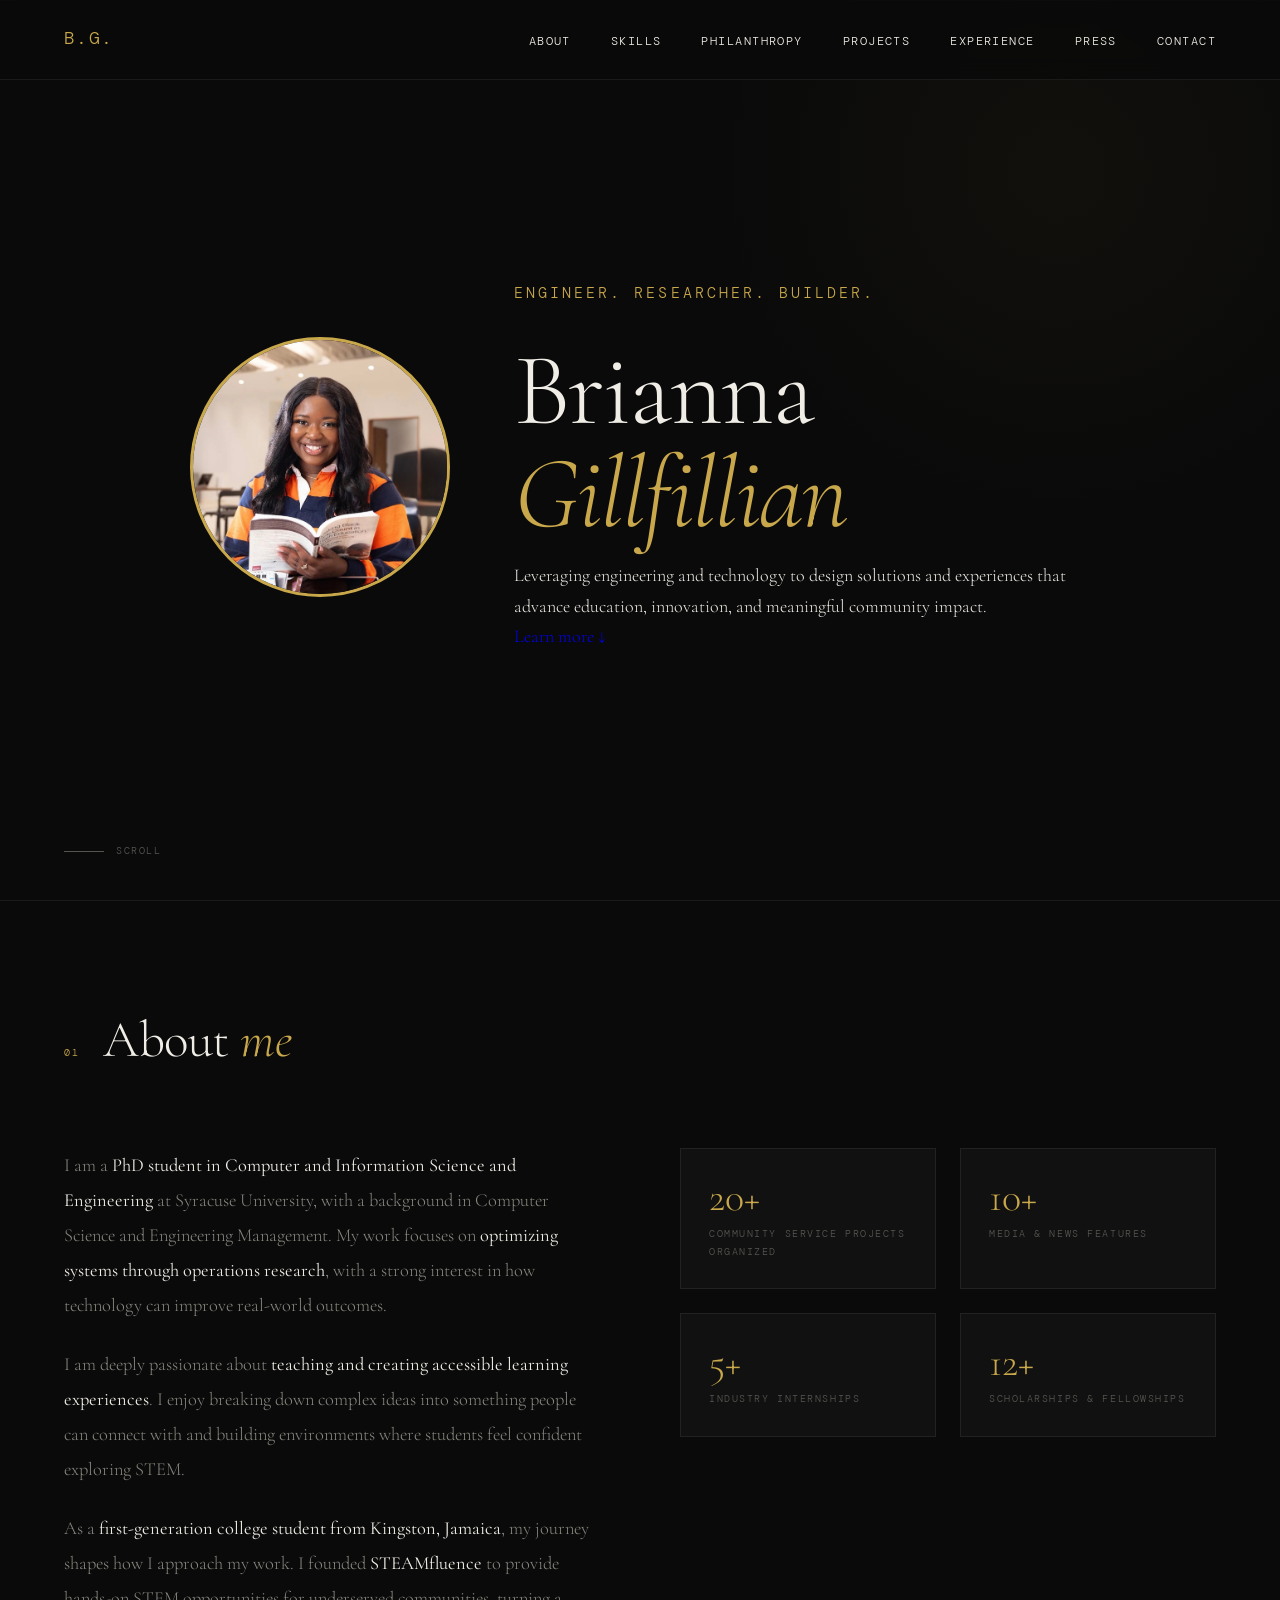
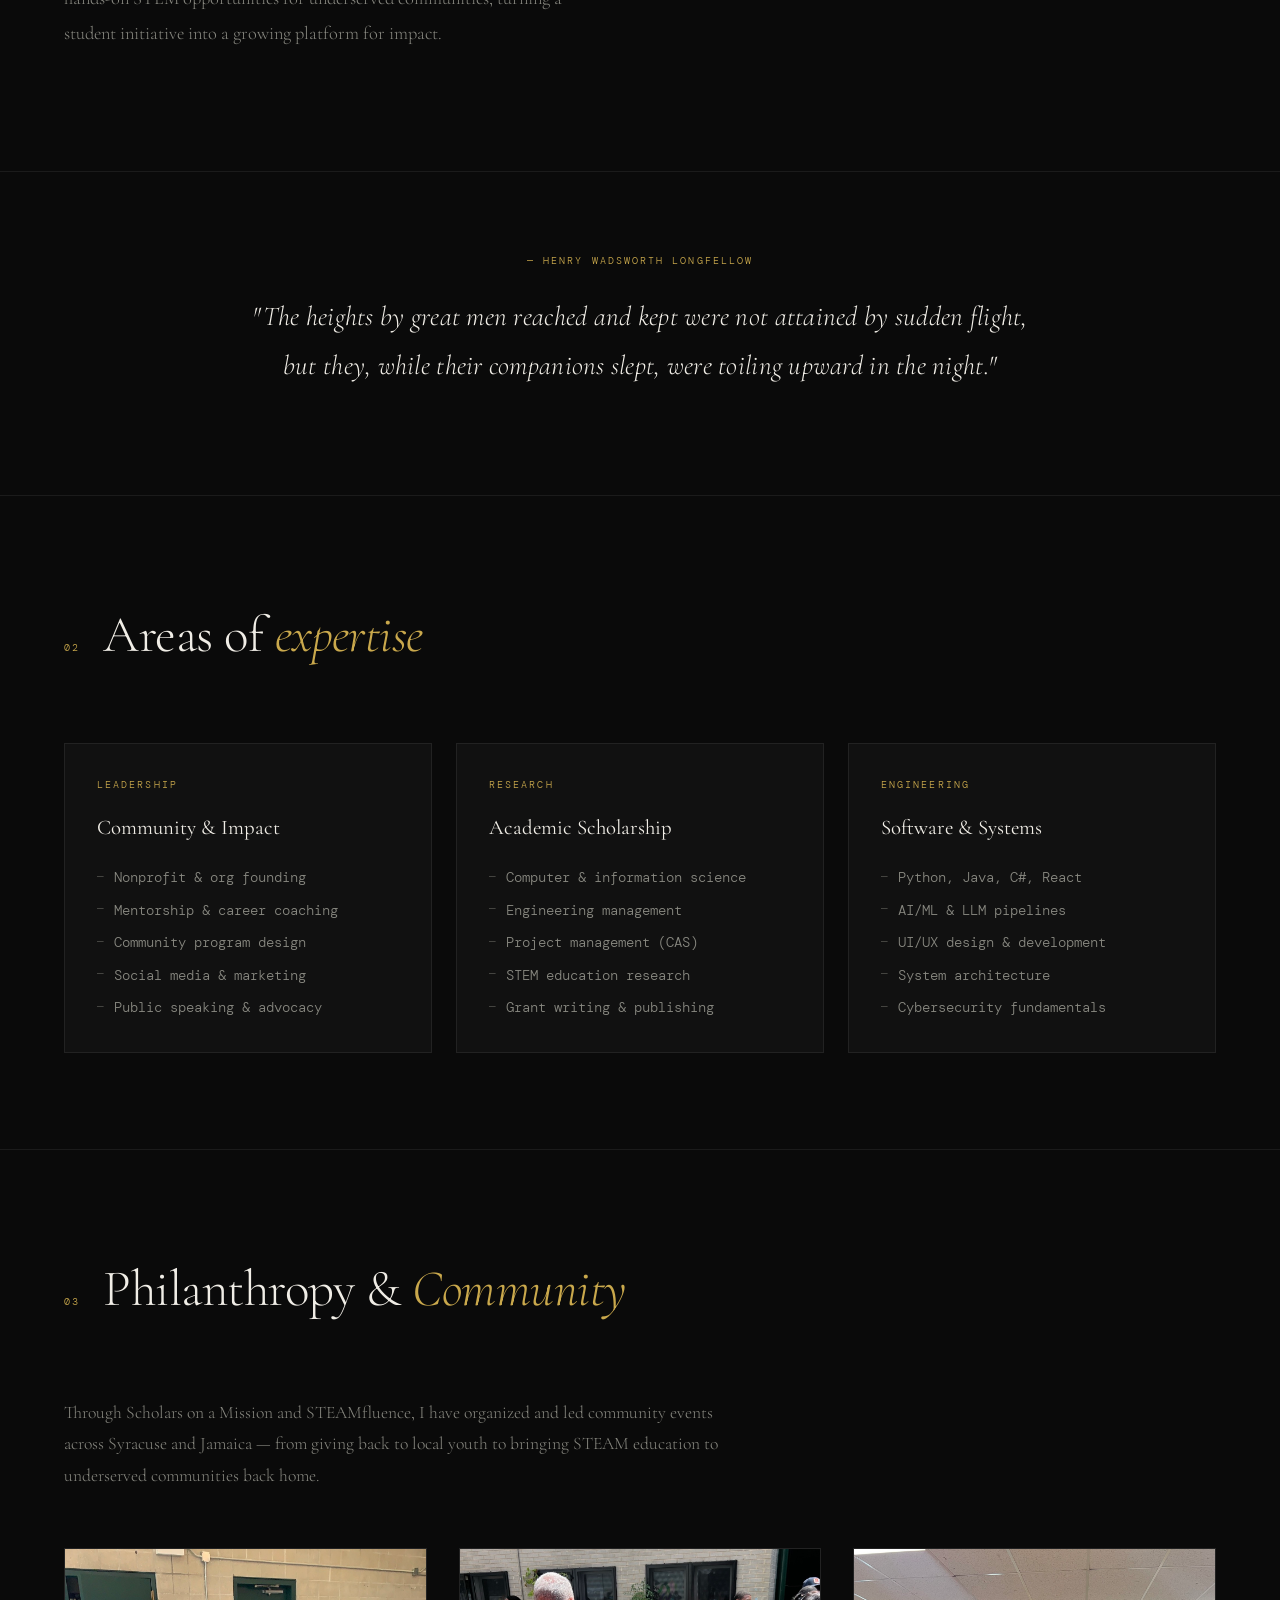
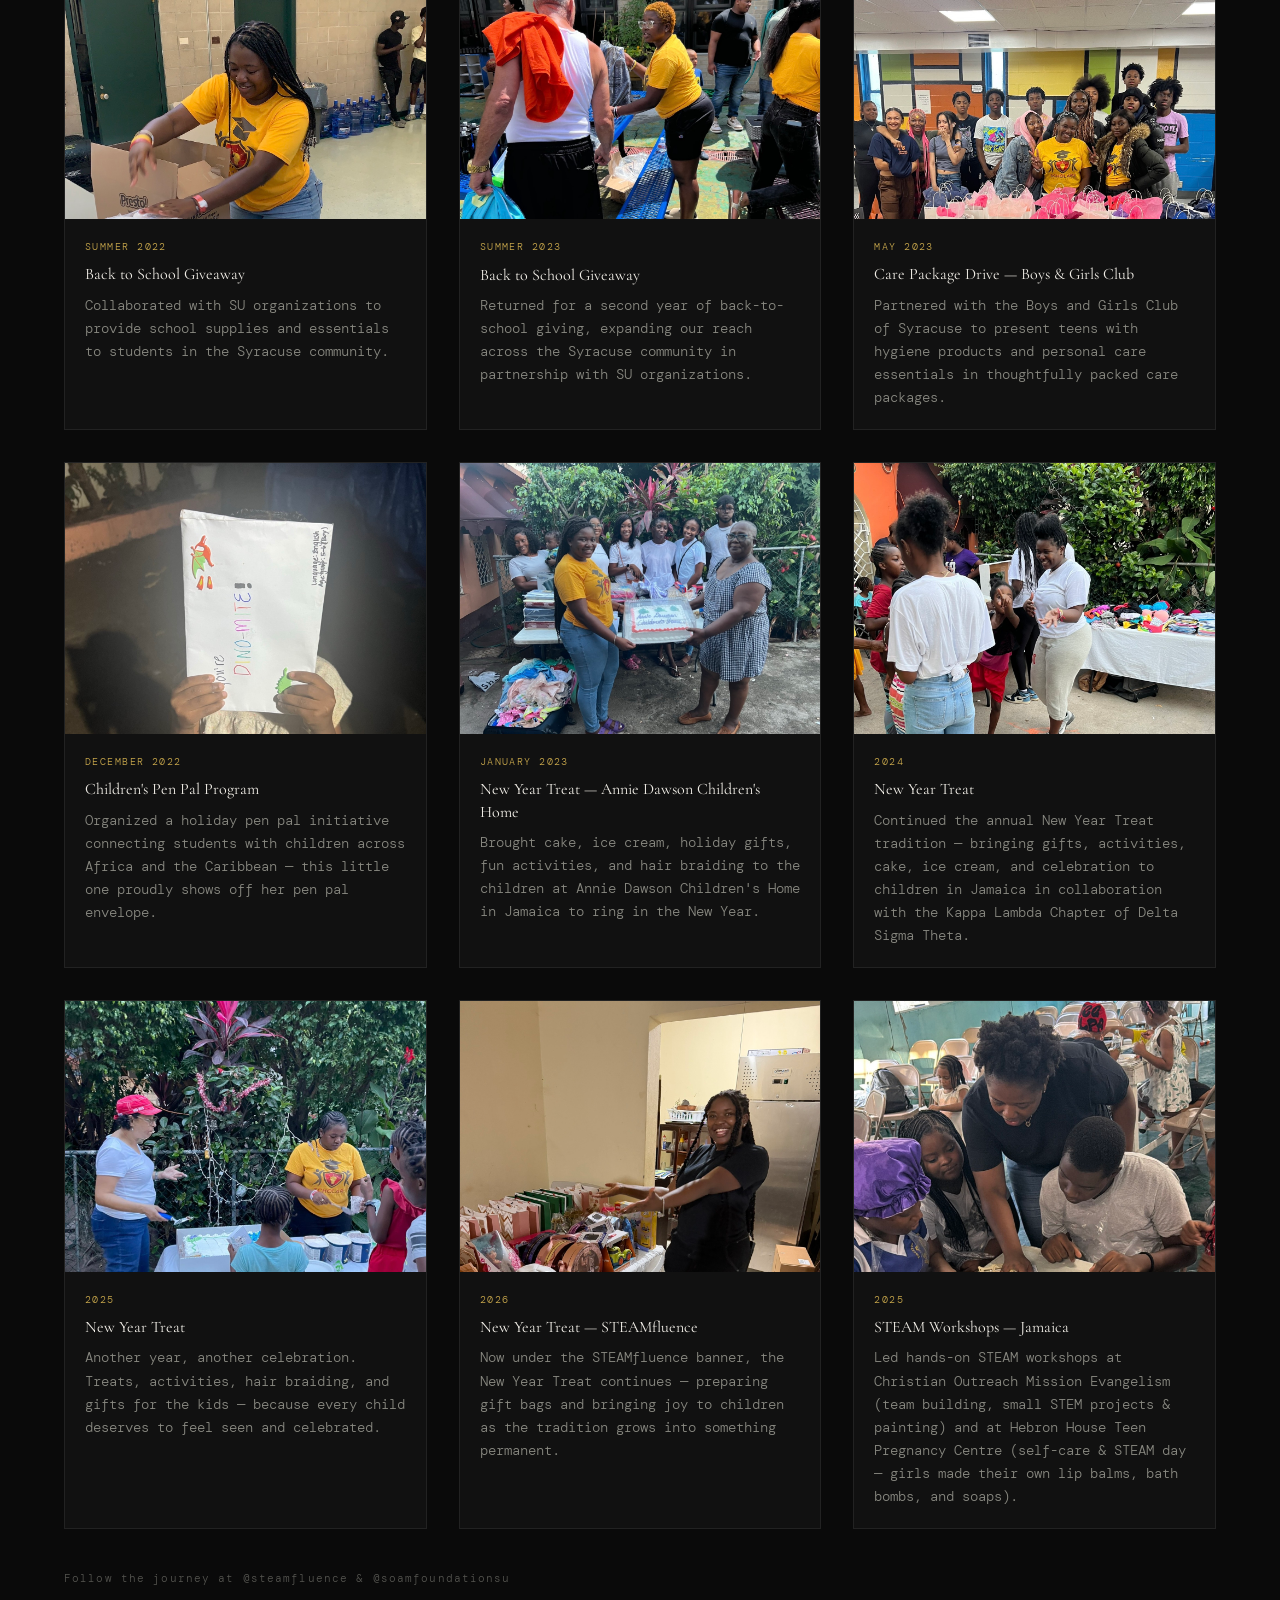
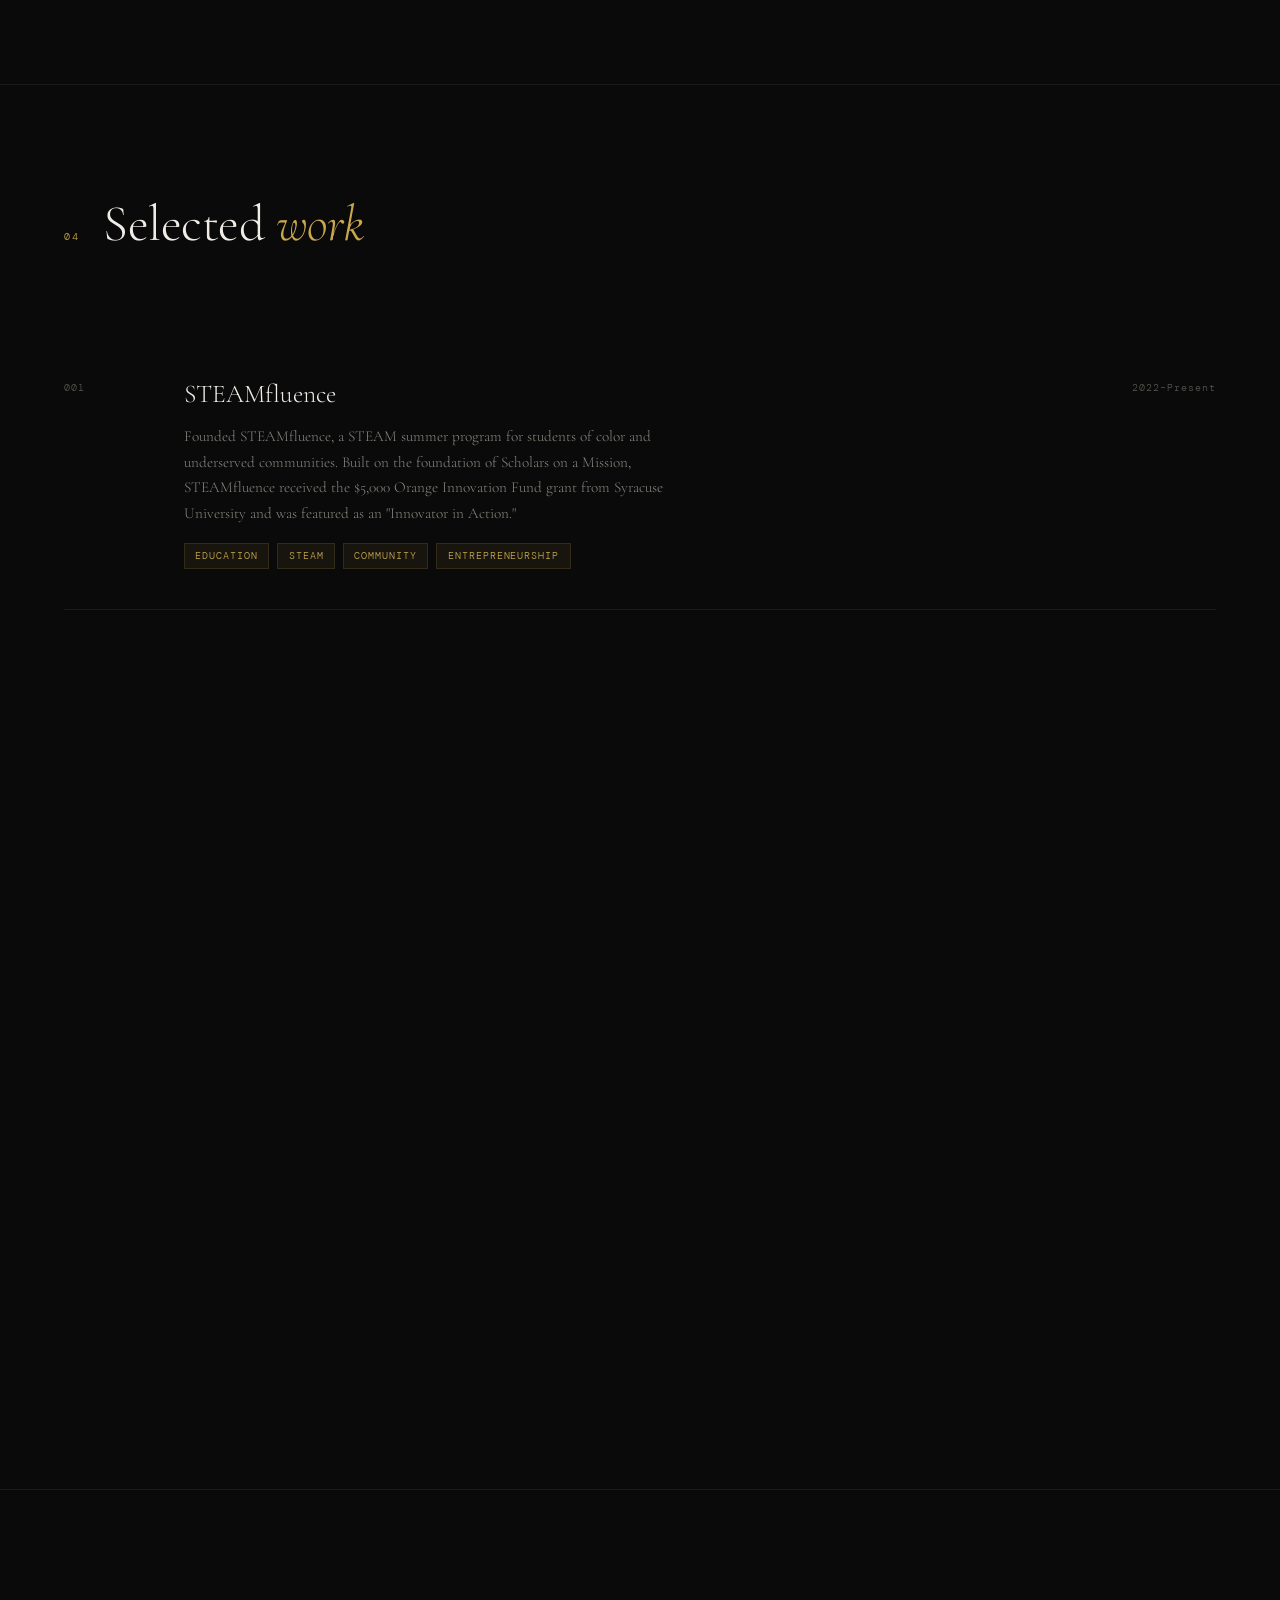
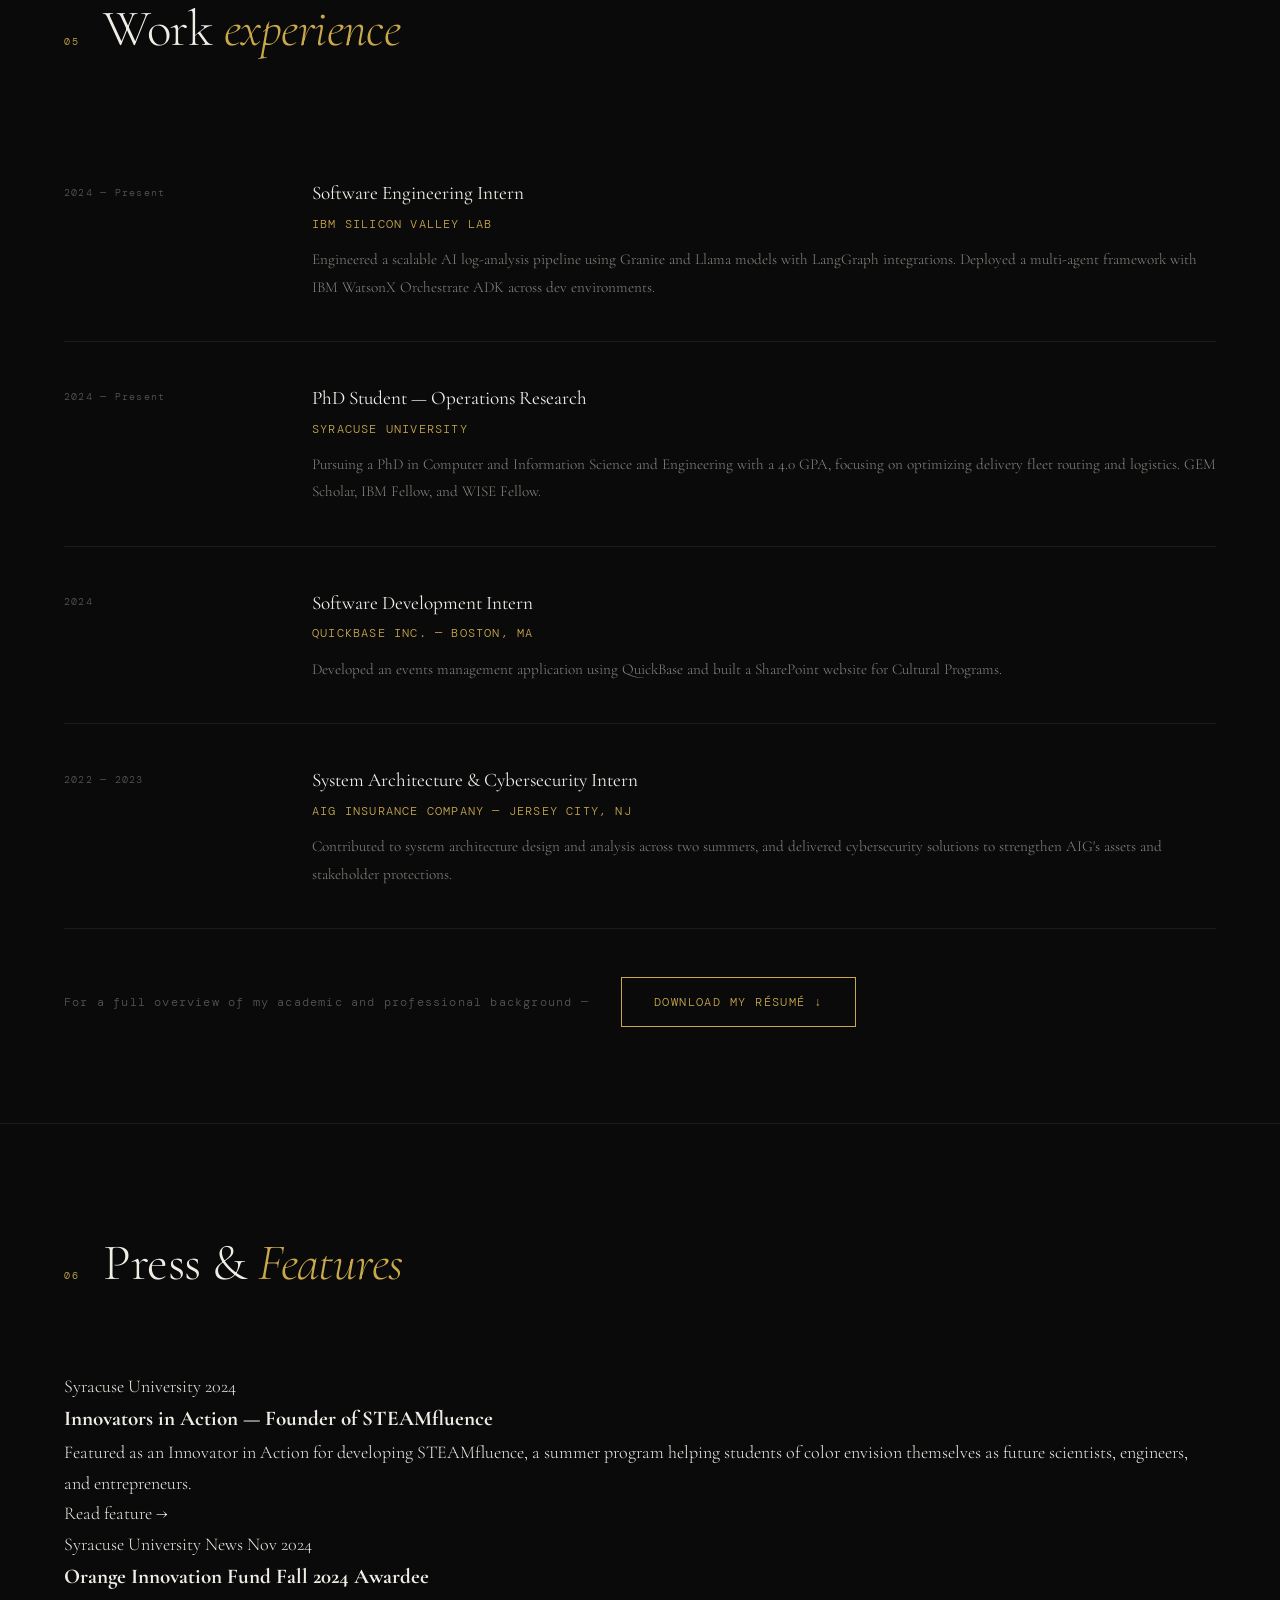
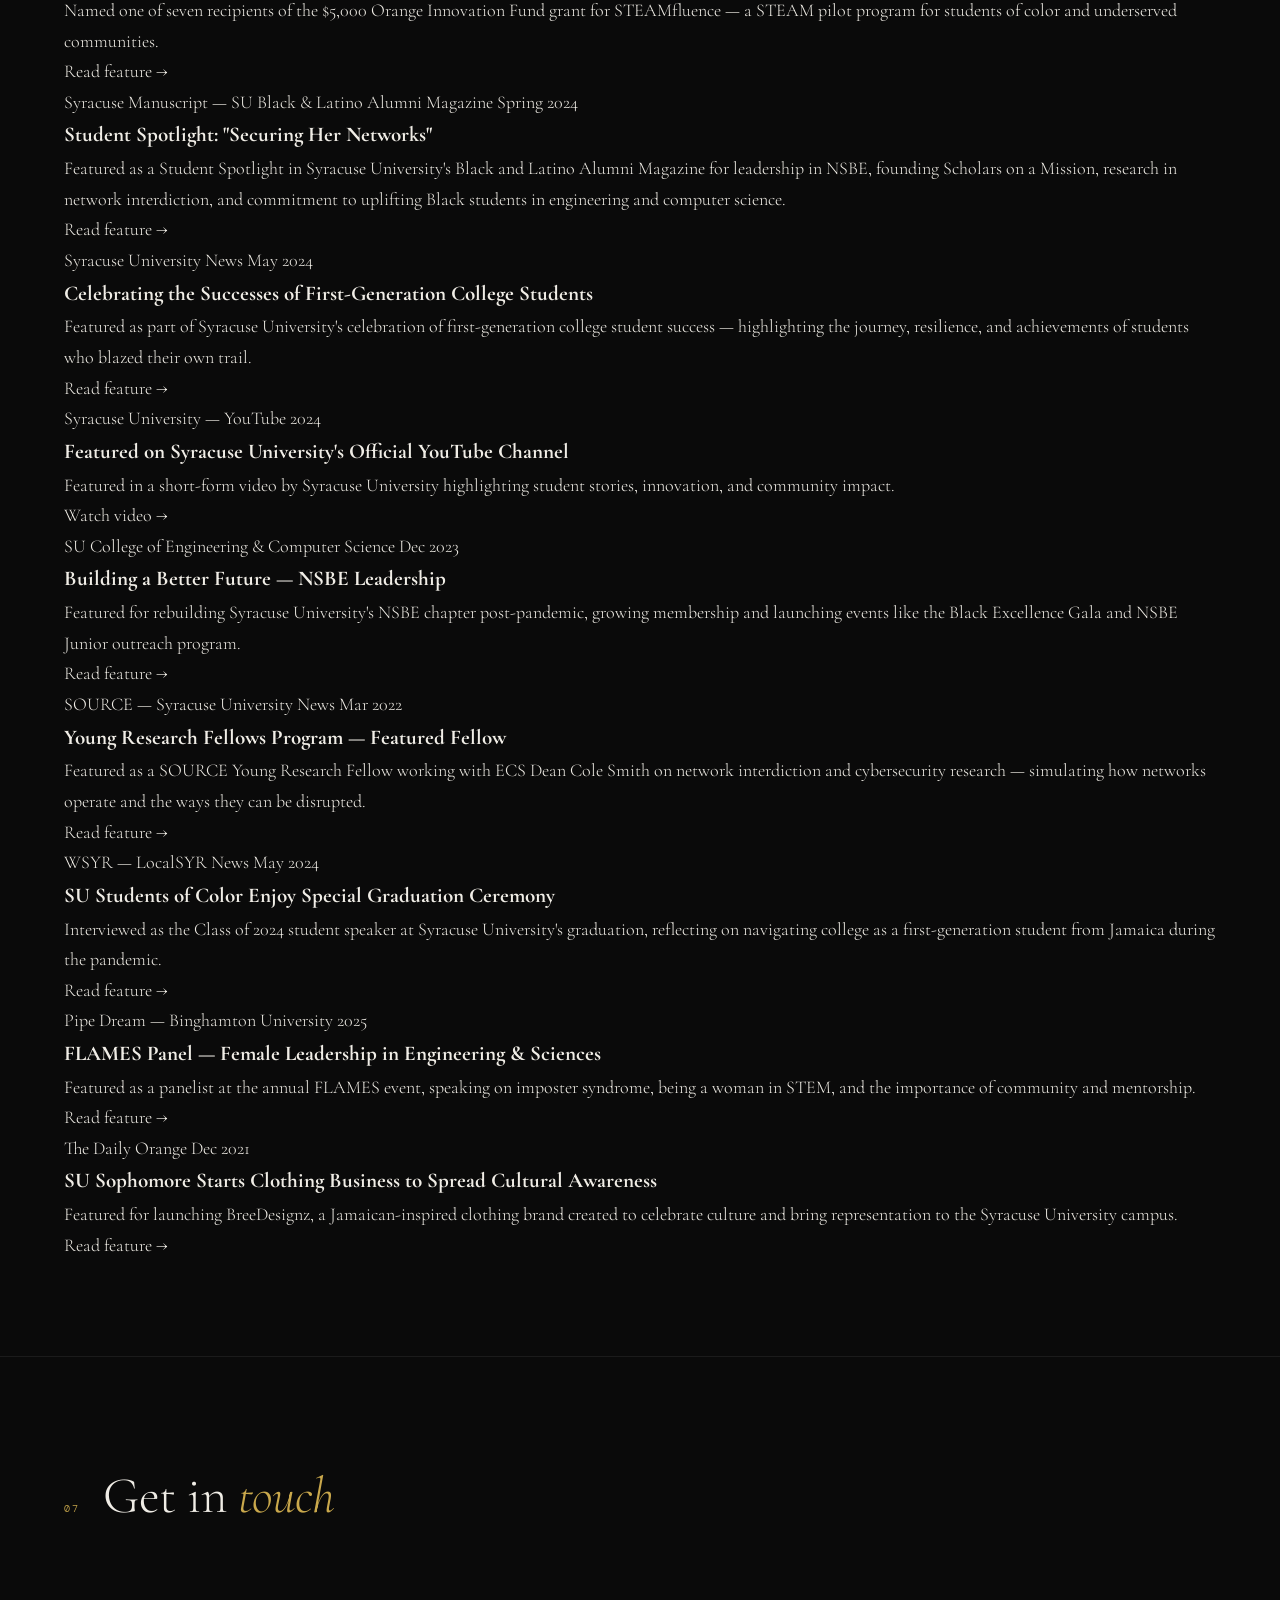
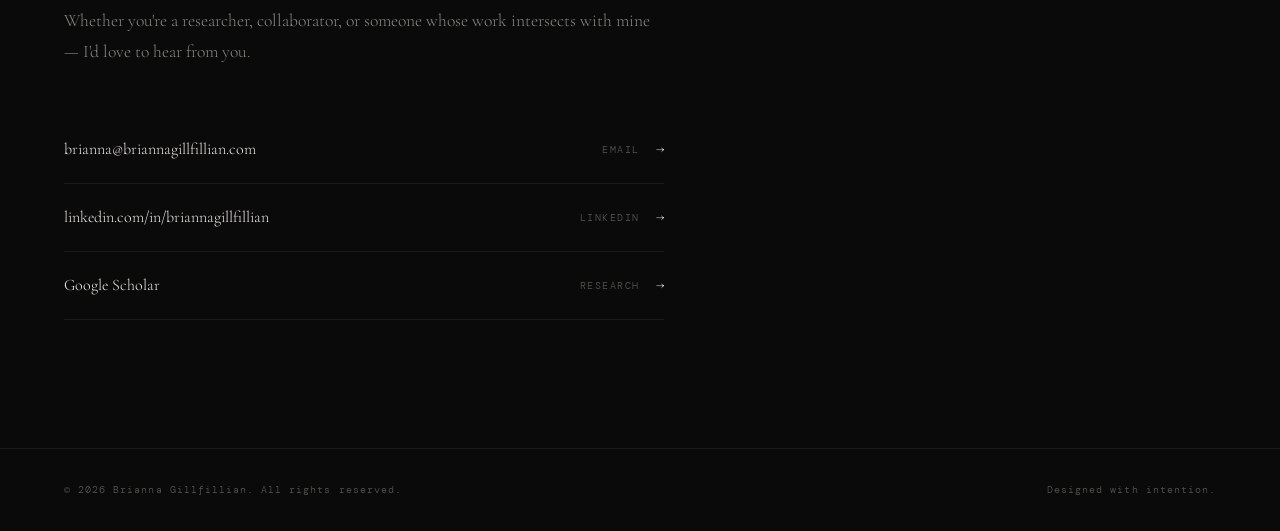
==== index.html @ 6b3b6a5b "Update index.html" ====
<!DOCTYPE html>
<html lang="en">
<head>
  <meta charset="UTF-8">
  <meta name="viewport" content="width=device-width, initial-scale=1.0">
  <title>Brianna Gillfillian</title>
  <link rel="preconnect" href="https://fonts.googleapis.com">
  <link href="https://fonts.googleapis.com/css2?family=Cormorant+Garamond:ital,wght@0,300;0,400;0,600;1,300;1,400&family=DM+Mono:wght@300;400&display=swap" rel="stylesheet">
  <link rel="stylesheet" href="css/style.css">
</head>
<body>

<nav>
  <a href="#hero" class="nav-logo">B.G.</a>
  <ul class="nav-links">
    <li><a href="#about">About</a></li>
    <li><a href="#skills">Skills</a></li>
    <li><a href="#philanthropy-section">Philanthropy</a></li>
    <li><a href="#projects">Projects</a></li>
    <li><a href="#experience">Experience</a></li>
    <li><a href="#press">Press</a></li>
    <li><a href="#contact">Contact</a></li>
  </ul>
</nav>

<!-- HERO -->
<section id="hero">
  <div style="display:flex;align-items:center;gap:4rem;flex-wrap:wrap;width:100%;max-width:900px;margin:0 auto;">
    <img
      src="images/headshot.jpg"
      alt="Brianna Gillfillian"
      class="hero-photo"
    >
    <div style="flex:1;min-width:280px;">
      <p class="hero-label">Engineer. Researcher. Builder.</p>
      <h1 class="hero-name">Brianna<br><em>Gillfillian</em></h1>
      <p class="hero-tagline">Leveraging engineering and technology to design solutions and experiences that advance education, innovation, and meaningful community impact.</p>
      <a href="#about" class="hero-cta">Learn more ↓</a>
    </div>
  </div>
  <div class="hero-scroll">
    <span class="scroll-line"></span>
    Scroll
  </div>
</section>

<!-- ABOUT -->
<section id="about">
  <div class="section-header reveal">
    <span class="section-num">01</span>
    <h2 class="section-title">About <em>me</em></h2>
  </div>
  <div class="about-grid">
    <div class="about-text reveal">
      <p>I am a <strong>PhD student in Computer and Information Science and Engineering</strong> at Syracuse University, with a background in Computer Science and Engineering Management. My work focuses on <strong>optimizing systems through operations research</strong>, with a strong interest in how technology can improve real-world outcomes.</p>
      <p>I am deeply passionate about <strong>teaching and creating accessible learning experiences</strong>. I enjoy breaking down complex ideas into something people can connect with and building environments where students feel confident exploring STEM.</p>
      <p>As a <strong>first-generation college student from Kingston, Jamaica</strong>, my journey shapes how I approach my work. I founded <strong>STEAMfluence</strong> to provide hands-on STEM opportunities for underserved communities, turning a student initiative into a growing platform for impact.</p>
    </div>
    <div class="about-stats reveal">
      <div class="stat-card">
        <div class="stat-num">20+</div>
        <div class="stat-label">Community service projects organized</div>
      </div>
      <div class="stat-card">
        <div class="stat-num">10+</div>
        <div class="stat-label">Media & news features</div>
      </div>
      <div class="stat-card">
        <div class="stat-num">5+</div>
        <div class="stat-label">Industry internships</div>
      </div>
      <div class="stat-card">
        <div class="stat-num">12+</div>
        <div class="stat-label">Scholarships & fellowships</div>
      </div>
    </div>
  </div>
</section>

<!-- PHILOSOPHY -->
<section id="philosophy">
  <div class="philosophy-inner reveal">
    <p class="philosophy-attribution">— Henry Wadsworth Longfellow</p>
    <blockquote class="philosophy-quote">"The heights by great men reached and kept were not attained by sudden flight, but they, while their companions slept, were toiling upward in the night."</blockquote>
  </div>
</section>

<!-- SKILLS -->
<section id="skills">
  <div class="section-header reveal">
    <span class="section-num">02</span>
    <h2 class="section-title">Areas of <em>expertise</em></h2>
  </div>
  <div class="skills-grid">
    <div class="skill-category reveal">
      <div class="skill-cat-label">Leadership</div>
      <div class="skill-cat-title">Community & Impact</div>
      <ul class="skill-list">
        <li>Nonprofit & org founding</li>
        <li>Mentorship & career coaching</li>
        <li>Community program design</li>
        <li>Social media & marketing</li>
        <li>Public speaking & advocacy</li>
      </ul>
    </div>
    <div class="skill-category reveal">
      <div class="skill-cat-label">Research</div>
      <div class="skill-cat-title">Academic Scholarship</div>
      <ul class="skill-list">
        <li>Computer & information science</li>
        <li>Engineering management</li>
        <li>Project management (CAS)</li>
        <li>STEM education research</li>
        <li>Grant writing & publishing</li>
      </ul>
    </div>
    <div class="skill-category reveal">
      <div class="skill-cat-label">Engineering</div>
      <div class="skill-cat-title">Software & Systems</div>
      <ul class="skill-list">
        <li>Python, Java, C#, React</li>
        <li>AI/ML & LLM pipelines</li>
        <li>UI/UX design & development</li>
        <li>System architecture</li>
        <li>Cybersecurity fundamentals</li>
      </ul>
    </div>
  </div>
</section>

<!-- PHILANTHROPY -->
<section id="philanthropy-section">
  <div class="section-header reveal">
    <span class="section-num">03</span>
    <h2 class="section-title">Philanthropy & <em>Community</em></h2>
  </div>
  <p class="philanthropy-intro reveal">Through Scholars on a Mission and STEAMfluence, I have organized and led community events across Syracuse and Jamaica — from giving back to local youth to bringing STEAM education to underserved communities back home.</p>

  <div class="philanthropy-grid">

    <div class="philanthropy-card reveal">
      <div class="philanthropy-img-wrap">
        <img src="images/Back2School22.jpg" alt="Back to School Giveaway 2022">
      </div>
      <div class="philanthropy-caption">
        <span class="philanthropy-year">Summer 2022</span>
        <h3>Back to School Giveaway</h3>
        <p>Collaborated with SU organizations to provide school supplies and essentials to students in the Syracuse community.</p>
      </div>
    </div>

    <div class="philanthropy-card reveal">
      <div class="philanthropy-img-wrap">
        <img src="images/BacktoSchool23.jpg" alt="Back to School Giveaway 2023">
      </div>
      <div class="philanthropy-caption">
        <span class="philanthropy-year">Summer 2023</span>
        <h3>Back to School Giveaway</h3>
        <p>Returned for a second year of back-to-school giving, expanding our reach across the Syracuse community in partnership with SU organizations.</p>
      </div>
    </div>

    <div class="philanthropy-card reveal">
      <div class="philanthropy-img-wrap">
        <img src="images/BoysNGirlsClub.jpg" alt="Care Package Drive Boys and Girls Club">
      </div>
      <div class="philanthropy-caption">
        <span class="philanthropy-year">May 2023</span>
        <h3>Care Package Drive — Boys & Girls Club</h3>
        <p>Partnered with the Boys and Girls Club of Syracuse to present teens with hygiene products and personal care essentials in thoughtfully packed care packages.</p>
      </div>
    </div>

    <div class="philanthropy-card reveal">
      <div class="philanthropy-img-wrap">
        <img src="images/Penpal.jpg" alt="Children Pen Pal Program">
      </div>
      <div class="philanthropy-caption">
        <span class="philanthropy-year">December 2022</span>
        <h3>Children's Pen Pal Program</h3>
        <p>Organized a holiday pen pal initiative connecting students with children across Africa and the Caribbean — this little one proudly shows off her pen pal envelope.</p>
      </div>
    </div>

    <div class="philanthropy-card reveal">
      <div class="philanthropy-img-wrap">
        <img src="images/Treat23.jpg" alt="Annie Dawson Children's Home 2023">
      </div>
      <div class="philanthropy-caption">
        <span class="philanthropy-year">January 2023</span>
        <h3>New Year Treat — Annie Dawson Children's Home</h3>
        <p>Brought cake, ice cream, holiday gifts, fun activities, and hair braiding to the children at Annie Dawson Children's Home in Jamaica to ring in the New Year.</p>
      </div>
    </div>

    <div class="philanthropy-card reveal">
      <div class="philanthropy-img-wrap">
        <img src="images/Treat24.jpg" alt="New Year Treat 2024">
      </div>
      <div class="philanthropy-caption">
        <span class="philanthropy-year">2024</span>
        <h3>New Year Treat</h3>
        <p>Continued the annual New Year Treat tradition — bringing gifts, activities, cake, ice cream, and celebration to children in Jamaica in collaboration with the Kappa Lambda Chapter of Delta Sigma Theta.</p>
      </div>
    </div>

    <div class="philanthropy-card reveal">
      <div class="philanthropy-img-wrap">
        <img src="images/Treat25.jpg" alt="New Year Treat 2025">
      </div>
      <div class="philanthropy-caption">
        <span class="philanthropy-year">2025</span>
        <h3>New Year Treat</h3>
        <p>Another year, another celebration. Treats, activities, hair braiding, and gifts for the kids — because every child deserves to feel seen and celebrated.</p>
      </div>
    </div>

    <div class="philanthropy-card reveal">
      <div class="philanthropy-img-wrap">
        <img src="images/Treat26.jpg" alt="New Year Treat 2026">
      </div>
      <div class="philanthropy-caption">
        <span class="philanthropy-year">2026</span>
        <h3>New Year Treat — STEAMfluence</h3>
        <p>Now under the STEAMfluence banner, the New Year Treat continues — preparing gift bags and bringing joy to children as the tradition grows into something permanent.</p>
      </div>
    </div>

    <div class="philanthropy-card reveal">
      <div class="philanthropy-img-wrap">
        <img src="images/SteamWorkshop.jpg" alt="STEAM Workshop Jamaica">
      </div>
      <div class="philanthropy-caption">
        <span class="philanthropy-year">2025</span>
        <h3>STEAM Workshops — Jamaica</h3>
        <p>Led hands-on STEAM workshops at Christian Outreach Mission Evangelism (team building, small STEM projects & painting) and at Hebron House Teen Pregnancy Centre (self-care & STEAM day — girls made their own lip balms, bath bombs, and soaps).</p>
      </div>
    </div>

  </div>

  <p class="philanthropy-social reveal">
    Follow the journey at
    <a href="https://instagram.com/steamfluence" target="_blank">@steamfluence</a> &
    <a href="https://instagram.com/soamfoundationsu" target="_blank">@soamfoundationsu</a>
  </p>
</section>

<!-- PROJECTS -->
<section id="projects">
  <div class="section-header reveal">
    <span class="section-num">04</span>
    <h2 class="section-title">Selected <em>work</em></h2>
  </div>
  <div class="projects-list">
    <div class="project-item reveal">
      <div class="project-num">001</div>
      <div>
        <h3 class="project-title">STEAMfluence</h3>
        <p class="project-desc">Founded STEAMfluence, a STEAM summer program for students of color and underserved communities. Built on the foundation of Scholars on a Mission, STEAMfluence received the $5,000 Orange Innovation Fund grant from Syracuse University and was featured as an "Innovator in Action."</p>
        <div class="project-tags">
          <span class="tag">Education</span>
          <span class="tag">STEAM</span>
          <span class="tag">Community</span>
          <span class="tag">Entrepreneurship</span>
        </div>
      </div>
      <div class="project-year">2022–Present</div>
    </div>
    <div class="project-item reveal">
      <div class="project-num">002</div>
      <div>
        <h3 class="project-title">IBM AI Log-Analysis Pipeline</h3>
        <p class="project-desc">Engineered a scalable AI log-analysis pipeline at IBM Silicon Valley Lab using Granite and Llama models with LangGraph integrations. Deployed a multi-agent framework with IBM WatsonX Orchestrate ADK to fine-tune and consistently structure output across log files.</p>
        <div class="project-tags">
          <span class="tag">AI/ML</span>
          <span class="tag">IBM WatsonX</span>
          <span class="tag">LangGraph</span>
          <span class="tag">Engineering</span>
        </div>
      </div>
      <div class="project-year">2024–Present</div>
    </div>
    <div class="project-item reveal">
      <div class="project-num">003</div>
      <div>
        <h3 class="project-title">Scholars on a Mission</h3>
        <p class="project-desc">Founded and led Scholars on a Mission at Syracuse University — a student organization coordinating community service projects and mentorship programs among members of the Caribbean and African diaspora. Served as the foundation for STEAMfluence.</p>
        <div class="project-tags">
          <span class="tag">Leadership</span>
          <span class="tag">Mentorship</span>
          <span class="tag">Community Service</span>
        </div>
      </div>
      <div class="project-year">2022–Present</div>
    </div>
    <div class="project-item reveal">
      <div class="project-num">004</div>
      <div>
        <h3 class="project-title">Tech Garden UI/UX Application</h3>
        <p class="project-desc">Designed and implemented UI pages for a gaming application and developed a static web app using React, HTML, and CSS during an internship at The Tech Garden in Syracuse.</p>
        <div class="project-tags">
          <span class="tag">React</span>
          <span class="tag">UI/UX</span>
          <span class="tag">Web Dev</span>
        </div>
      </div>
      <div class="project-year">2024–2025</div>
    </div>
  </div>
</section>

<!-- EXPERIENCE -->
<section id="experience">
  <div class="section-header reveal">
    <span class="section-num">05</span>
    <h2 class="section-title">Work <em>experience</em></h2>
  </div>
  <div class="exp-list">
    <div class="exp-item reveal">
      <div class="exp-year">2024 — Present</div>
      <div>
        <div class="exp-role">Software Engineering Intern</div>
        <div class="exp-org">IBM Silicon Valley Lab</div>
        <p class="exp-desc">Engineered a scalable AI log-analysis pipeline using Granite and Llama models with LangGraph integrations. Deployed a multi-agent framework with IBM WatsonX Orchestrate ADK across dev environments.</p>
      </div>
    </div>
    <div class="exp-item reveal">
      <div class="exp-year">2024 — Present</div>
      <div>
        <div class="exp-role">PhD Student — Operations Research</div>
        <div class="exp-org">Syracuse University</div>
        <p class="exp-desc">Pursuing a PhD in Computer and Information Science and Engineering with a 4.0 GPA, focusing on optimizing delivery fleet routing and logistics. GEM Scholar, IBM Fellow, and WISE Fellow.</p>
      </div>
    </div>
    <div class="exp-item reveal">
      <div class="exp-year">2024</div>
      <div>
        <div class="exp-role">Software Development Intern</div>
        <div class="exp-org">QuickBase Inc. — Boston, MA</div>
        <p class="exp-desc">Developed an events management application using QuickBase and built a SharePoint website for Cultural Programs.</p>
      </div>
    </div>
    <div class="exp-item reveal">
      <div class="exp-year">2022 — 2023</div>
      <div>
        <div class="exp-role">System Architecture & Cybersecurity Intern</div>
        <div class="exp-org">AIG Insurance Company — Jersey City, NJ</div>
        <p class="exp-desc">Contributed to system architecture design and analysis across two summers, and delivered cybersecurity solutions to strengthen AIG's assets and stakeholder protections.</p>
      </div>
    </div>
  </div>

  <div class="resume-cta reveal">
    <p>For a full overview of my academic and professional background —</p>
    <a href="resume/resume.pdf" download class="resume-btn">Download My Résumé ↓</a>
  </div>
</section>

<!-- PRESS -->
<section id="press">
  <div class="section-header reveal">
    <span class="section-num">06</span>
    <h2 class="section-title">Press & <em>Features</em></h2>
  </div>
  <div class="press-list">

    <a href="https://www.syracuse.edu/stories/innovators-in-action/" target="_blank" class="press-item reveal">
      <div class="press-meta">
        <span class="press-outlet">Syracuse University</span>
        <span class="press-year">2024</span>
      </div>
      <h3 class="press-title">Innovators in Action — Founder of STEAMfluence</h3>
      <p class="press-desc">Featured as an Innovator in Action for developing STEAMfluence, a summer program helping students of color envision themselves as future scientists, engineers, and entrepreneurs.</p>
      <span class="press-link">Read feature →</span>
    </a>

    <a href="https://news.syr.edu/blog/2024/11/22/orange-innovation-fund-fall-2024-awardees-announced/" target="_blank" class="press-item reveal">
      <div class="press-meta">
        <span class="press-outlet">Syracuse University News</span>
        <span class="press-year">Nov 2024</span>
      </div>
      <h3 class="press-title">Orange Innovation Fund Fall 2024 Awardee</h3>
      <p class="press-desc">Named one of seven recipients of the $5,000 Orange Innovation Fund grant for STEAMfluence — a STEAM pilot program for students of color and underserved communities.</p>
      <span class="press-link">Read feature →</span>
    </a>

    <a href="https://multiculturalalumni.syracuse.edu/news/syracuse-manuscript/Spring-2024-Magazine.pdf" target="_blank" class="press-item reveal">
      <div class="press-meta">
        <span class="press-outlet">Syracuse Manuscript — SU Black & Latino Alumni Magazine</span>
        <span class="press-year">Spring 2024</span>
      </div>
      <h3 class="press-title">Student Spotlight: "Securing Her Networks"</h3>
      <p class="press-desc">Featured as a Student Spotlight in Syracuse University's Black and Latino Alumni Magazine for leadership in NSBE, founding Scholars on a Mission, research in network interdiction, and commitment to uplifting Black students in engineering and computer science.</p>
      <span class="press-link">Read feature →</span>
    </a>


      <div class="press-meta">
        <span class="press-outlet">Syracuse University News</span>
        <span class="press-year">May 2024</span>
      </div>
      <h3 class="press-title">Celebrating the Successes of First-Generation College Students</h3>
      <p class="press-desc">Featured as part of Syracuse University's celebration of first-generation college student success — highlighting the journey, resilience, and achievements of students who blazed their own trail.</p>
      <span class="press-link">Read feature →</span>
    </a>

    <a href="https://www.youtube.com/shorts/6v6PlxYiUAg" target="_blank" class="press-item reveal">
      <div class="press-meta">
        <span class="press-outlet">Syracuse University — YouTube</span>
        <span class="press-year">2024</span>
      </div>
      <h3 class="press-title">Featured on Syracuse University's Official YouTube Channel</h3>
      <p class="press-desc">Featured in a short-form video by Syracuse University highlighting student stories, innovation, and community impact.</p>
      <span class="press-link">Watch video →</span>
    </a>

    <a href="https://ecs.syracuse.edu/about/news/national-society-of-black-engineers-at-syracuse-university-building-a-better-future" target="_blank" class="press-item reveal">
      <div class="press-meta">
        <span class="press-outlet">SU College of Engineering & Computer Science</span>
        <span class="press-year">Dec 2023</span>
      </div>
      <h3 class="press-title">Building a Better Future — NSBE Leadership</h3>
      <p class="press-desc">Featured for rebuilding Syracuse University's NSBE chapter post-pandemic, growing membership and launching events like the Black Excellence Gala and NSBE Junior outreach program.</p>
      <span class="press-link">Read feature →</span>
    </a>

    <a href="https://news.syr.edu/blog/2022/03/10/young-research-fellows-program-seeking-applications-for-2022-24-cohort/" target="_blank" class="press-item reveal">
      <div class="press-meta">
        <span class="press-outlet">SOURCE — Syracuse University News</span>
        <span class="press-year">Mar 2022</span>
      </div>
      <h3 class="press-title">Young Research Fellows Program — Featured Fellow</h3>
      <p class="press-desc">Featured as a SOURCE Young Research Fellow working with ECS Dean Cole Smith on network interdiction and cybersecurity research — simulating how networks operate and the ways they can be disrupted.</p>
      <span class="press-link">Read feature →</span>
    </a>

    <a href="https://www.localsyr.com/news/local-news/su-students-of-color-enjoy-special-graduation-ceremony/" target="_blank" class="press-item reveal">
      <div class="press-meta">
        <span class="press-outlet">WSYR — LocalSYR News</span>
        <span class="press-year">May 2024</span>
      </div>
      <h3 class="press-title">SU Students of Color Enjoy Special Graduation Ceremony</h3>
      <p class="press-desc">Interviewed as the Class of 2024 student speaker at Syracuse University's graduation, reflecting on navigating college as a first-generation student from Jamaica during the pandemic.</p>
      <span class="press-link">Read feature →</span>
    </a>

    <a href="https://www.bupipedream.com/news/shpetinas-hosts-fourth-annual-female-leadership-and-mentorship-in-engineering-and-sciences-panel-2/178260/" target="_blank" class="press-item reveal">
      <div class="press-meta">
        <span class="press-outlet">Pipe Dream — Binghamton University</span>
        <span class="press-year">2025</span>
      </div>
      <h3 class="press-title">FLAMES Panel — Female Leadership in Engineering & Sciences</h3>
      <p class="press-desc">Featured as a panelist at the annual FLAMES event, speaking on imposter syndrome, being a woman in STEM, and the importance of community and mentorship.</p>
      <span class="press-link">Read feature →</span>
    </a>

    <a href="https://dailyorange.com/2021/12/clothing-business-positivity-cultural-awareness/" target="_blank" class="press-item reveal">
      <div class="press-meta">
        <span class="press-outlet">The Daily Orange</span>
        <span class="press-year">Dec 2021</span>
      </div>
      <h3 class="press-title">SU Sophomore Starts Clothing Business to Spread Cultural Awareness</h3>
      <p class="press-desc">Featured for launching BreeDesignz, a Jamaican-inspired clothing brand created to celebrate culture and bring representation to the Syracuse University campus.</p>
      <span class="press-link">Read feature →</span>
    </a>

  </div>
</section>

<!-- CONTACT -->
<section id="contact">
  <div class="section-header reveal">
    <span class="section-num">07</span>
    <h2 class="section-title">Get in <em>touch</em></h2>
  </div>
  <div class="contact-inner">
    <p class="contact-intro reveal">Whether you're a researcher, collaborator, or someone whose work intersects with mine — I'd love to hear from you.</p>
    <div class="contact-links reveal">
      <a href="mailto:brianna@briannagillfillian.com" class="contact-link">
        <span>brianna@briannagillfillian.com</span>
        <div style="display:flex;align-items:center;gap:1rem">
          <span class="contact-link-label">Email</span>
          <span class="arrow">→</span>
        </div>
      </a>
      <a href="https://linkedin.com/in/briannagillfillian" target="_blank" class="contact-link">
        <span>linkedin.com/in/briannagillfillian</span>
        <div style="display:flex;align-items:center;gap:1rem">
          <span class="contact-link-label">LinkedIn</span>
          <span class="arrow">→</span>
        </div>
      </a>
      <a href="https://scholar.google.com" target="_blank" class="contact-link">
        <span>Google Scholar</span>
        <div style="display:flex;align-items:center;gap:1rem">
          <span class="contact-link-label">Research</span>
          <span class="arrow">→</span>
        </div>
      </a>
    </div>
  </div>
</section>

<footer>
  <p>© 2026 Brianna Gillfillian. All rights reserved.</p>
  <p>Designed with intention.</p>
</footer>

<script src="js/main.js"></script>
</body>
</html>
---- css/style.css ----
:root {
  --bg: #0a0a0a;
  --surface: #111111;
  --surface2: #181818;
  --border: rgba(255,255,255,0.07);
  --border-hover: rgba(255,255,255,0.15);
  --gold: #c9a84c;
  --gold-dim: rgba(201,168,76,0.15);
  --gold-glow: rgba(201,168,76,0.07);
  --text: #f0ede6;
  --text-muted: #888880;
  --text-dim: #555550;
  --font-display: 'Cormorant Garamond', Georgia, serif;
  --font-mono: 'DM Mono', monospace;
}

*, *::before, *::after { box-sizing: border-box; margin: 0; padding: 0; }

a { text-decoration: none; }

a:not(.hero-cta):not(.nav-logo):not(.contact-link) { color: inherit; }

html { scroll-behavior: smooth; }

body {
  background: var(--bg);
  color: var(--text);
  font-family: var(--font-display);
  font-weight: 300;
  font-size: 18px;
  line-height: 1.7;
  overflow-x: hidden;
}

/* NAV */
nav {
  position: fixed;
  top: 0; left: 0; right: 0;
  z-index: 100;
  display: flex;
  justify-content: space-between;
  align-items: center;
  padding: 1.5rem 4rem;
  background: rgba(10,10,10,0.85);
  backdrop-filter: blur(12px);
  border-bottom: 1px solid var(--border);
}

.nav-logo {
  font-size: 1.1rem;
  font-family: var(--font-mono);
  font-weight: 300;
  color: var(--gold);
  letter-spacing: 0.08em;
  text-decoration: none;
}

.nav-links {
  display: flex;
  gap: 2.5rem;
  list-style: none;
}

.nav-links a {
  font-family: var(--font-mono);
  font-size: 0.75rem;
  font-weight: 300;
  color: var(--text-muted);
  text-decoration: none;
  letter-spacing: 0.12em;
  text-transform: uppercase;
  transition: color 0.2s;
}

.nav-links a:hover { color: var(--gold); }

/* HERO */
#hero {
  min-height: 100vh;
  display: flex;
  flex-direction: column;
  justify-content: center;
  align-items: center;
  padding: 5rem 6rem 3rem;
  position: relative;
  overflow: hidden;
}

#hero::before {
  content: '';
  position: absolute;
  top: -20%; right: -10%;
  width: 700px; height: 700px;
  background: radial-gradient(circle, rgba(201,168,76,0.04) 0%, transparent 70%);
  pointer-events: none;
}

.hero-photo {
  width: 260px;
  height: 260px;
  border-radius: 50%;
  object-fit: cover;
  object-position: center top;
  border: 3px solid var(--gold);
  flex-shrink: 0;
}

.hero-label {
  font-family: var(--font-mono);
  font-size: 0.95rem;
  font-weight: 300;
  color: var(--gold);
  letter-spacing: 0.2em;
  text-transform: uppercase;
  margin-bottom: 2rem;
}

.hero-name {
  font-size: clamp(3.5rem, 8vw, 8rem);
  font-weight: 300;
  line-height: 1.0;
  letter-spacing: -0.02em;
  margin-bottom: 1rem;
}

.hero-name em {
  font-style: italic;
  color: var(--gold);
}

.hero-quote {
  font-size: 0.85rem;
  font-style: italic;
  color: var(--text-dim);
  max-width: 480px;
  line-height: 1.8;
  margin-bottom: 1.5rem;
  letter-spacing: 0.02em;
  border-left: 2px solid var(--gold);
  padding-left: 1rem;
}


  font-size: 1.25rem;
  font-weight: 300;
  color: var(--text-muted);
  max-width: 540px;
  margin-bottom: 3rem;
  line-height: 1.8;
}

.hero-cta {
  display: inline-flex;
  align-items: center;
  gap: 0.75rem;
  font-family: var(--font-mono);
  font-size: 0.75rem;
  letter-spacing: 0.12em;
  text-transform: uppercase;
  color: #c9a84c !important;
  text-decoration: none !important;
  border: 1px solid #c9a84c;
  padding: 0.85rem 2rem;
  transition: background 0.2s, color 0.2s;
  cursor: pointer;
  background: transparent;
}

.hero-cta:hover,
.hero-cta:visited,
.hero-cta:active,
.hero-cta:focus {
  background: #c9a84c;
  color: #0a0a0a !important;
  text-decoration: none !important;
  outline: none;
}

.hero-scroll {
  position: absolute;
  bottom: 2.5rem; left: 4rem;
  display: flex;
  align-items: center;
  gap: 0.75rem;
  font-family: var(--font-mono);
  font-size: 0.65rem;
  letter-spacing: 0.15em;
  text-transform: uppercase;
  color: var(--text-dim);
}

.scroll-line {
  width: 40px;
  height: 1px;
  background: var(--text-dim);
  position: relative;
  overflow: hidden;
}

.scroll-line::after {
  content: '';
  position: absolute;
  top: 0; left: -100%;
  width: 100%; height: 100%;
  background: var(--gold);
  animation: slideRight 2s ease-in-out infinite;
}

/* SECTION SHARED */
section {
  padding: 6rem 4rem;
  border-top: 1px solid var(--border);
}

.section-header {
  display: flex;
  align-items: baseline;
  gap: 1.5rem;
  margin-bottom: 4rem;
}

.section-num {
  font-family: var(--font-mono);
  font-size: 0.65rem;
  color: var(--gold);
  letter-spacing: 0.15em;
}

.section-title {
  font-size: clamp(2rem, 4vw, 3.5rem);
  font-weight: 300;
  letter-spacing: -0.01em;
}

.section-title em { font-style: italic; color: var(--gold); }

/* ABOUT */
#about .about-grid {
  display: grid;
  grid-template-columns: 1fr 1fr;
  gap: 5rem;
  align-items: start;
}

.about-text p {
  font-size: 1.15rem;
  color: var(--text-muted);
  line-height: 1.9;
  margin-bottom: 1.5rem;
}

.about-text p strong {
  color: var(--text);
  font-weight: 400;
}

.about-stats {
  display: grid;
  grid-template-columns: 1fr 1fr;
  gap: 1.5rem;
}

.stat-card {
  background: var(--surface);
  border: 1px solid var(--border);
  padding: 1.75rem;
  transition: border-color 0.2s;
}

.stat-card:hover { border-color: var(--border-hover); }

.stat-num {
  font-size: 2.5rem;
  font-weight: 300;
  color: var(--gold);
  line-height: 1;
  margin-bottom: 0.5rem;
}

.stat-label {
  font-family: var(--font-mono);
  font-size: 0.65rem;
  letter-spacing: 0.15em;
  text-transform: uppercase;
  color: var(--text-dim);
}

/* PHILOSOPHY */
#philosophy {
  padding: 5rem 4rem;
  display: flex;
  justify-content: center;
}

.philosophy-inner {
  max-width: 780px;
  text-align: center;
}

.philosophy-quote {
  font-size: clamp(1.2rem, 2.5vw, 1.7rem);
  font-style: italic;
  font-weight: 300;
  color: var(--text);
  line-height: 1.8;
  margin-bottom: 1.5rem;
  letter-spacing: 0.01em;
}

.philosophy-attribution {
  font-family: var(--font-mono);
  font-size: 0.65rem;
  letter-spacing: 0.2em;
  text-transform: uppercase;
  color: var(--gold);
  margin-bottom: 1.5rem;
}

.philosophy-note {
  font-family: var(--font-mono);
  font-size: 0.75rem;
  color: var(--text-dim);
  letter-spacing: 0.1em;
  margin-top: 1.5rem;
}

/* SKILLS */
#skills .skills-grid {
  display: grid;
  grid-template-columns: repeat(3, 1fr);
  gap: 1.5rem;
}

.skill-category {
  background: var(--surface);
  border: 1px solid var(--border);
  padding: 2rem;
  transition: border-color 0.2s, background 0.2s;
}

.skill-category:hover {
  border-color: var(--border-hover);
  background: var(--surface2);
}

.skill-cat-label {
  font-family: var(--font-mono);
  font-size: 0.65rem;
  letter-spacing: 0.2em;
  text-transform: uppercase;
  color: var(--gold);
  margin-bottom: 1rem;
}

.skill-cat-title {
  font-size: 1.3rem;
  font-weight: 400;
  margin-bottom: 1.25rem;
  color: var(--text);
}

.skill-list {
  list-style: none;
  display: flex;
  flex-direction: column;
  gap: 0.5rem;
}

.skill-list li {
  font-size: 0.9rem;
  color: var(--text-muted);
  display: flex;
  align-items: center;
  gap: 0.6rem;
  font-family: var(--font-mono);
}

.skill-list li::before {
  content: '—';
  color: var(--text-dim);
  font-size: 0.7rem;
}

/* PHILANTHROPY */
#philanthropy-section {
  padding: 6rem 4rem;
  border-top: 1px solid var(--border);
}

.philanthropy-intro {
  font-size: 1.1rem;
  color: var(--text-muted);
  max-width: 680px;
  line-height: 1.8;
  margin-bottom: 3.5rem;
}

.philanthropy-grid {
  display: grid;
  grid-template-columns: repeat(3, 1fr);
  gap: 2rem;
  margin-bottom: 2.5rem;
}

.philanthropy-card {
  display: flex;
  flex-direction: column;
  background: var(--surface);
  border: 1px solid var(--border);
  transition: border-color 0.2s;
  overflow: hidden;
}

.philanthropy-card:hover {
  border-color: var(--border-hover);
}

.philanthropy-img-wrap {
  width: 100%;
  aspect-ratio: 4/3;
  overflow: hidden;
}

.philanthropy-img-wrap img {
  width: 100%;
  height: 100%;
  object-fit: cover;
  object-position: center top;
  display: block;
  transition: transform 0.4s ease;
}

.philanthropy-card:hover .philanthropy-img-wrap img {
  transform: scale(1.04);
}

.philanthropy-caption {
  padding: 1.25rem;
}

.philanthropy-year {
  font-family: var(--font-mono);
  font-size: 0.6rem;
  letter-spacing: 0.15em;
  text-transform: uppercase;
  color: var(--gold);
  display: block;
  margin-bottom: 0.5rem;
}

.philanthropy-caption h3 {
  font-size: 1rem;
  font-weight: 400;
  color: var(--text);
  margin-bottom: 0.5rem;
  line-height: 1.4;
}

.philanthropy-caption p {
  font-size: 0.85rem;
  color: var(--text-muted);
  line-height: 1.7;
  font-family: var(--font-mono);
}

.philanthropy-social {
  font-family: var(--font-mono);
  font-size: 0.7rem;
  color: var(--text-dim);
  letter-spacing: 0.1em;
  margin-top: 1rem;
}

.philanthropy-social a {
  color: var(--gold);
}

@media (max-width: 900px) {
  .philanthropy-grid { grid-template-columns: repeat(2, 1fr); }
}

@media (max-width: 600px) {
  .philanthropy-grid { grid-template-columns: 1fr; }
}

/* PROJECTS */
#projects .projects-list {
  display: flex;
  flex-direction: column;
  gap: 0;
}

.project-item {
  display: grid;
  grid-template-columns: 80px 1fr auto;
  align-items: start;
  gap: 2.5rem;
  padding: 2.5rem 0;
  border-bottom: 1px solid var(--border);
  cursor: default;
  transition: padding-left 0.3s;
}

.project-item:hover { padding-left: 1rem; }
.project-item:hover .project-num { color: var(--gold); }

.project-num {
  font-family: var(--font-mono);
  font-size: 0.65rem;
  color: var(--text-dim);
  letter-spacing: 0.1em;
  padding-top: 0.4rem;
  transition: color 0.2s;
}

.project-title {
  font-size: 1.6rem;
  font-weight: 300;
  margin-bottom: 0.5rem;
}

.project-desc {
  font-size: 0.95rem;
  color: var(--text-muted);
  max-width: 520px;
  line-height: 1.7;
  margin-bottom: 1rem;
}

.project-tags {
  display: flex;
  flex-wrap: wrap;
  gap: 0.5rem;
}

.tag {
  font-family: var(--font-mono);
  font-size: 0.6rem;
  letter-spacing: 0.1em;
  text-transform: uppercase;
  color: var(--gold);
  border: 1px solid var(--gold-dim);
  background: var(--gold-glow);
  padding: 0.25rem 0.65rem;
}

.project-year {
  font-family: var(--font-mono);
  font-size: 0.65rem;
  color: var(--text-dim);
  letter-spacing: 0.1em;
  padding-top: 0.4rem;
  white-space: nowrap;
}

/* EXPERIENCE */
#experience .exp-list {
  display: flex;
  flex-direction: column;
  gap: 0;
}

.exp-item {
  display: grid;
  grid-template-columns: 200px 1fr;
  gap: 3rem;
  padding: 2.5rem 0;
  border-bottom: 1px solid var(--border);
}

.exp-year {
  font-family: var(--font-mono);
  font-size: 0.65rem;
  letter-spacing: 0.12em;
  color: var(--text-dim);
  padding-top: 0.4rem;
}

.exp-role {
  font-size: 1.2rem;
  font-weight: 400;
  margin-bottom: 0.25rem;
}

.exp-org {
  font-family: var(--font-mono);
  font-size: 0.75rem;
  letter-spacing: 0.1em;
  color: var(--gold);
  margin-bottom: 0.75rem;
  text-transform: uppercase;
}

.exp-desc {
  font-size: 0.95rem;
  color: var(--text-muted);
  line-height: 1.8;
}

.resume-cta {
  margin-top: 3rem;
  display: flex;
  align-items: center;
  gap: 2rem;
  flex-wrap: wrap;
}

.resume-cta p {
  font-family: var(--font-mono);
  font-size: 0.75rem;
  color: var(--text-dim);
  letter-spacing: 0.1em;
}

.resume-btn {
  display: inline-flex;
  align-items: center;
  gap: 0.75rem;
  font-family: var(--font-mono);
  font-size: 0.75rem;
  letter-spacing: 0.12em;
  text-transform: uppercase;
  color: #c9a84c !important;
  text-decoration: none !important;
  border: 1px solid #c9a84c;
  padding: 0.85rem 2rem;
  transition: background 0.2s, color 0.2s;
  cursor: pointer;
  background: transparent;
}

.resume-btn:hover {
  background: #c9a84c;
  color: #0a0a0a !important;
  text-decoration: none !important;
}

/* CONTACT */
#contact {
  padding: 6rem 4rem 8rem;
}

.contact-inner {
  max-width: 600px;
}

.contact-intro {
  font-size: 1.1rem;
  color: var(--text-muted);
  margin-bottom: 3rem;
  line-height: 1.8;
}

.contact-links {
  display: flex;
  flex-direction: column;
  gap: 0;
}

.contact-link {
  display: flex;
  align-items: center;
  justify-content: space-between;
  padding: 1.25rem 0;
  border-bottom: 1px solid var(--border);
  text-decoration: none;
  color: var(--text);
  transition: color 0.2s, padding-left 0.2s;
  font-size: 1rem;
}

.contact-link:hover {
  color: var(--gold);
  padding-left: 0.5rem;
}

.contact-link-label {
  font-family: var(--font-mono);
  font-size: 0.65rem;
  letter-spacing: 0.15em;
  text-transform: uppercase;
  color: var(--text-dim);
}

.contact-link:hover .contact-link-label { color: var(--gold); }

.arrow { font-size: 0.8rem; }

/* FOOTER */
footer {
  padding: 2rem 4rem;
  border-top: 1px solid var(--border);
  display: flex;
  justify-content: space-between;
  align-items: center;
}

footer p {
  font-family: var(--font-mono);
  font-size: 0.65rem;
  letter-spacing: 0.1em;
  color: var(--text-dim);
}

footer a { color: var(--gold); text-decoration: none; }

/* ANIMATIONS */
@keyframes fadeUp {
  from { opacity: 0; transform: translateY(20px); }
  to   { opacity: 1; transform: translateY(0); }
}

@keyframes slideRight {
  0%   { left: -100%; }
  50%  { left: 100%; }
  100% { left: 100%; }
}

.reveal {
  opacity: 0;
  transform: translateY(24px);
  transition: opacity 0.7s ease, transform 0.7s ease;
}

.reveal.visible {
  opacity: 1;
  transform: translateY(0);
}

/* RESPONSIVE */
@media (max-width: 900px) {
  nav { padding: 1.25rem 2rem; }
  .nav-links { gap: 1.5rem; }
  section, #contact, footer { padding-left: 2rem; padding-right: 2rem; }
  #hero { padding-left: 2rem; padding-right: 2rem; }  .hero-scroll { left: 2rem; }
  #about .about-grid { grid-template-columns: 1fr; gap: 3rem; }
  #skills .skills-grid { grid-template-columns: 1fr; }
  .exp-item { grid-template-columns: 1fr; gap: 0.5rem; }
  .project-item { grid-template-columns: 1fr; gap: 0.5rem; }
  .project-year { display: none; }
}

@media (max-width: 600px) {
  .nav-links { display: none; }
  .about-stats { grid-template-columns: 1fr 1fr; }
}
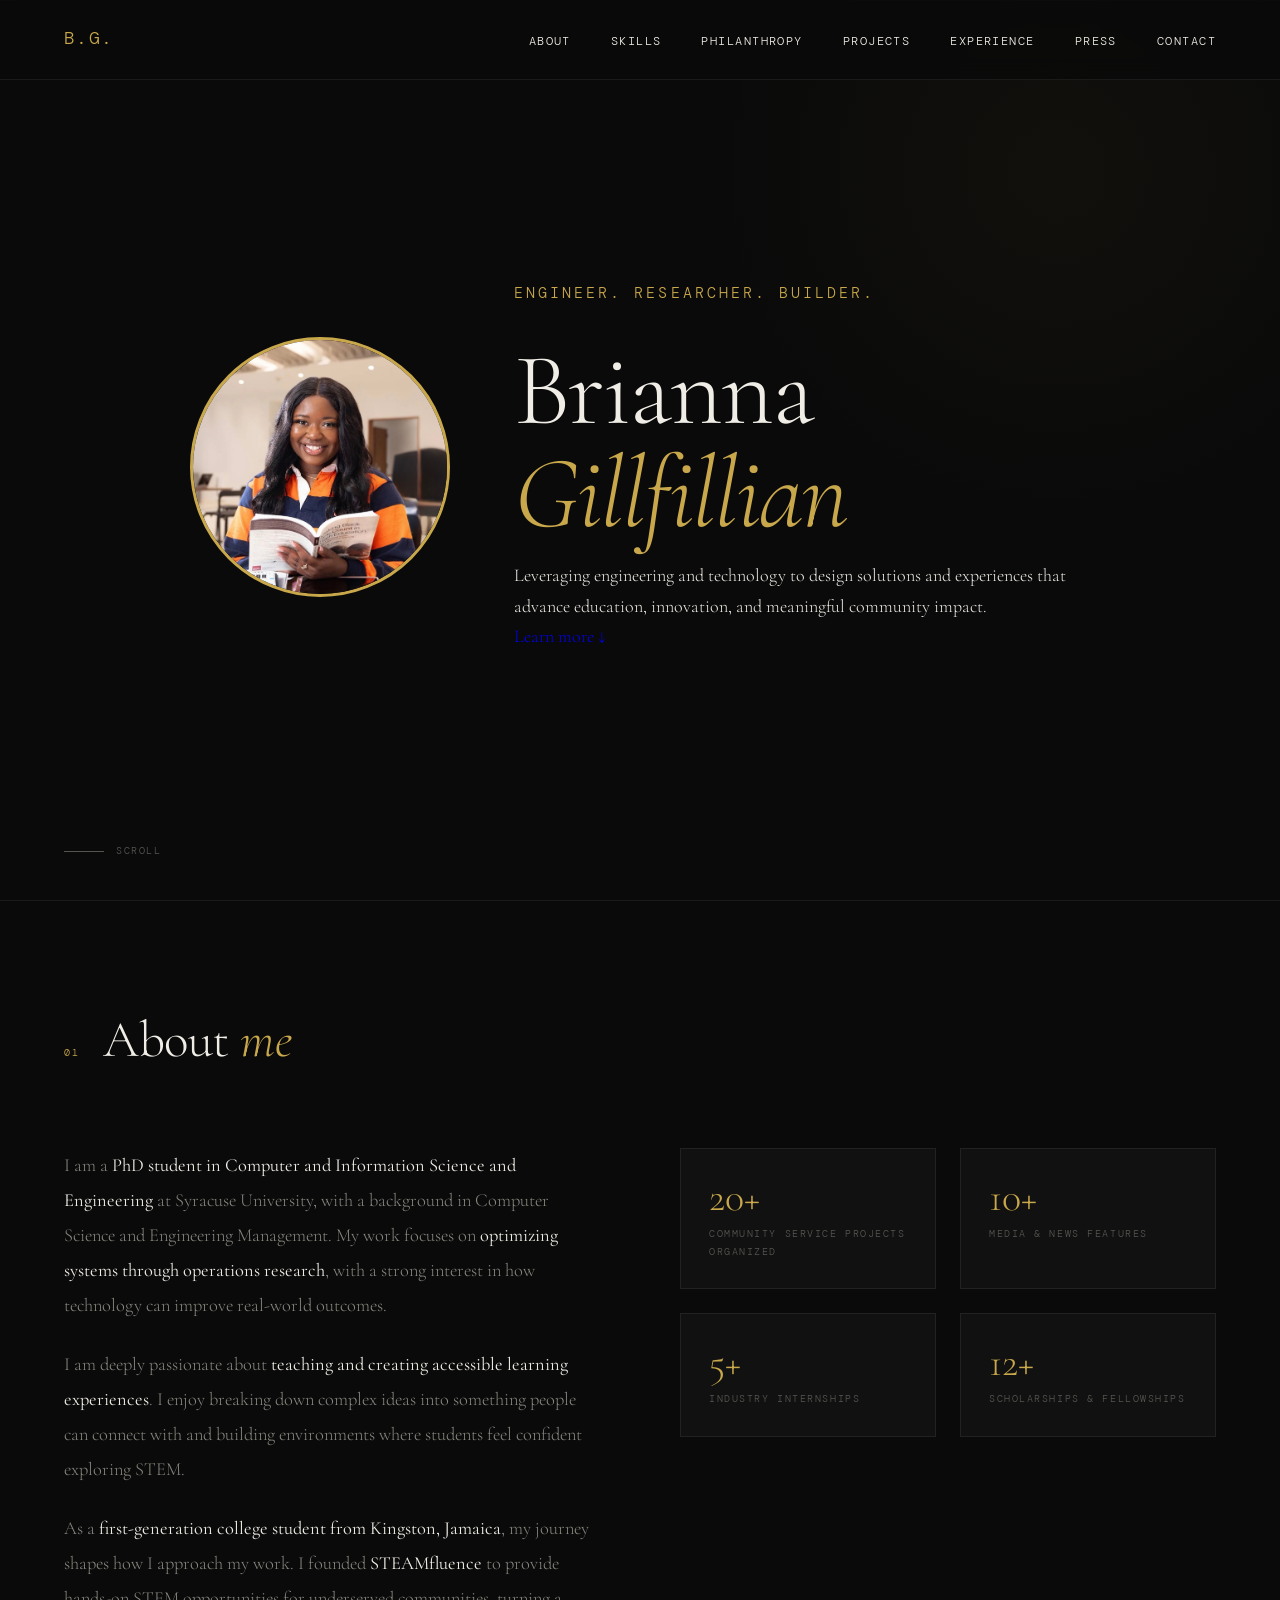
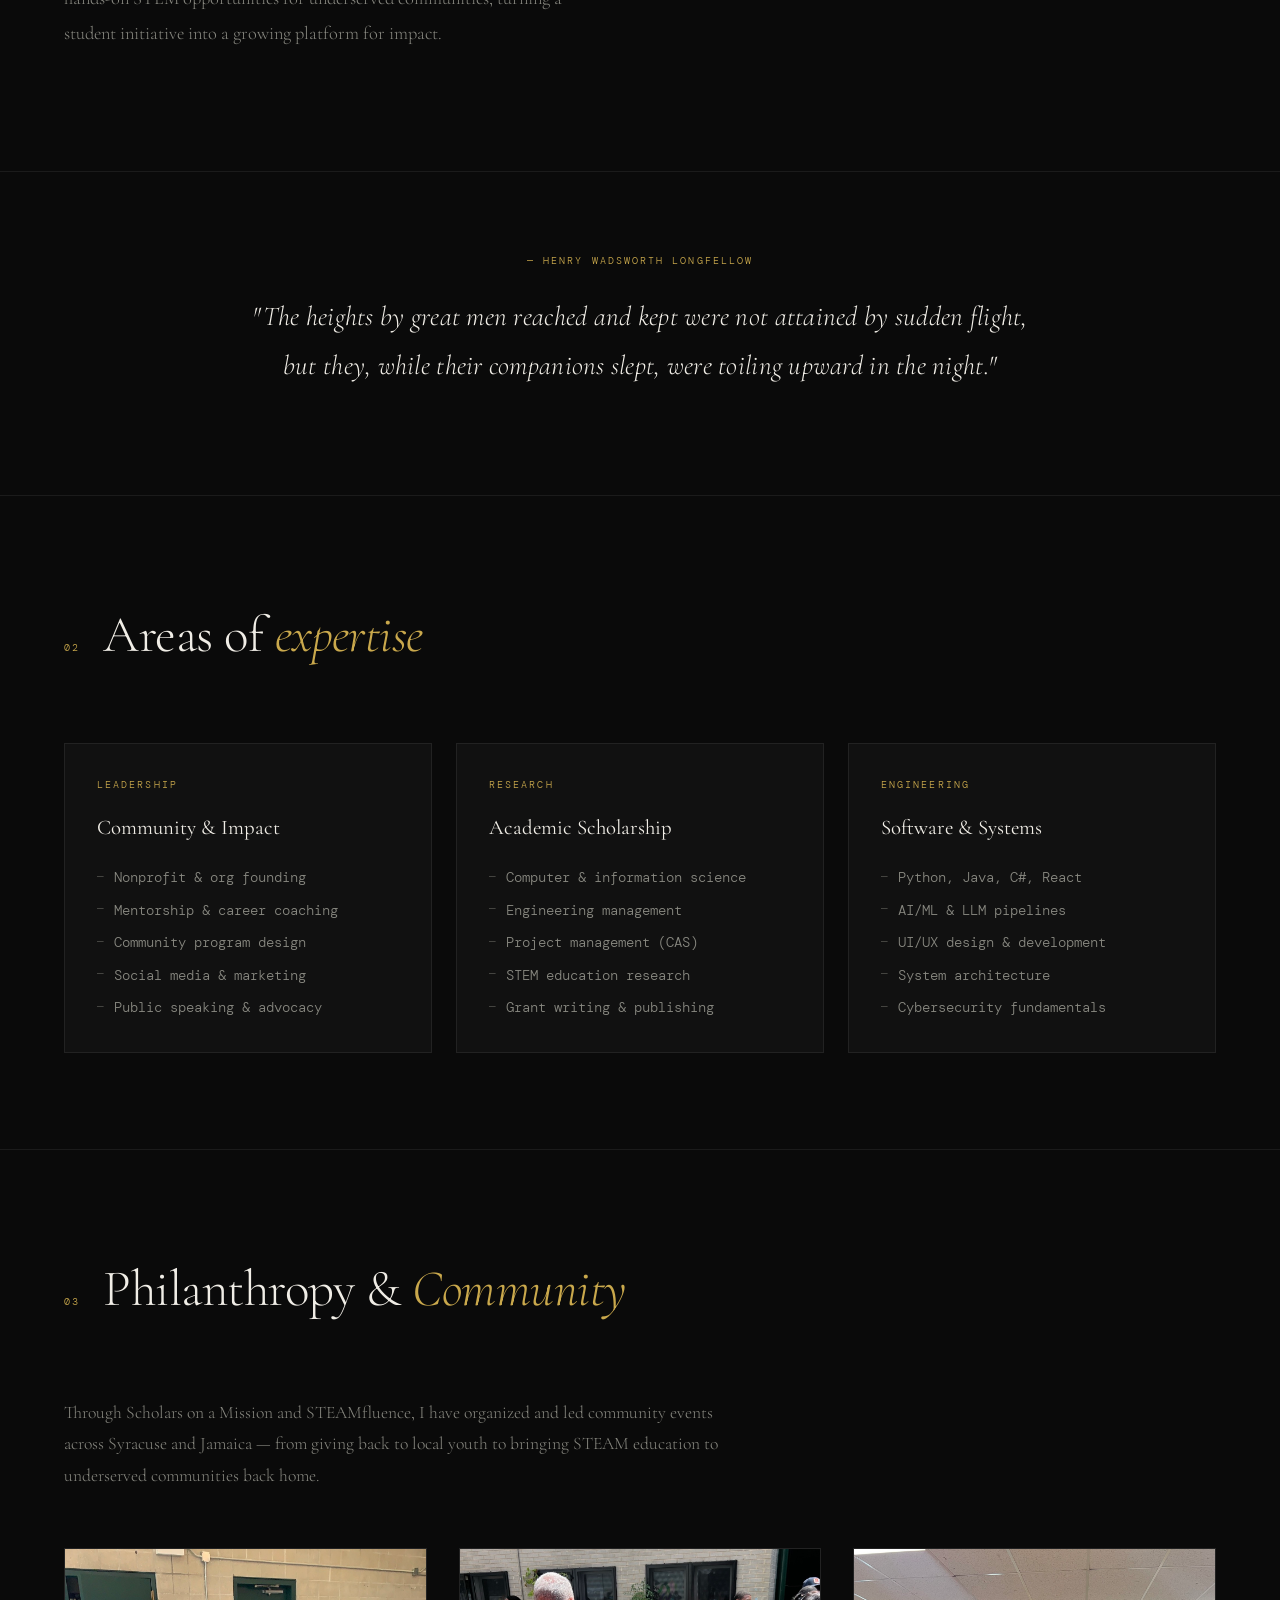
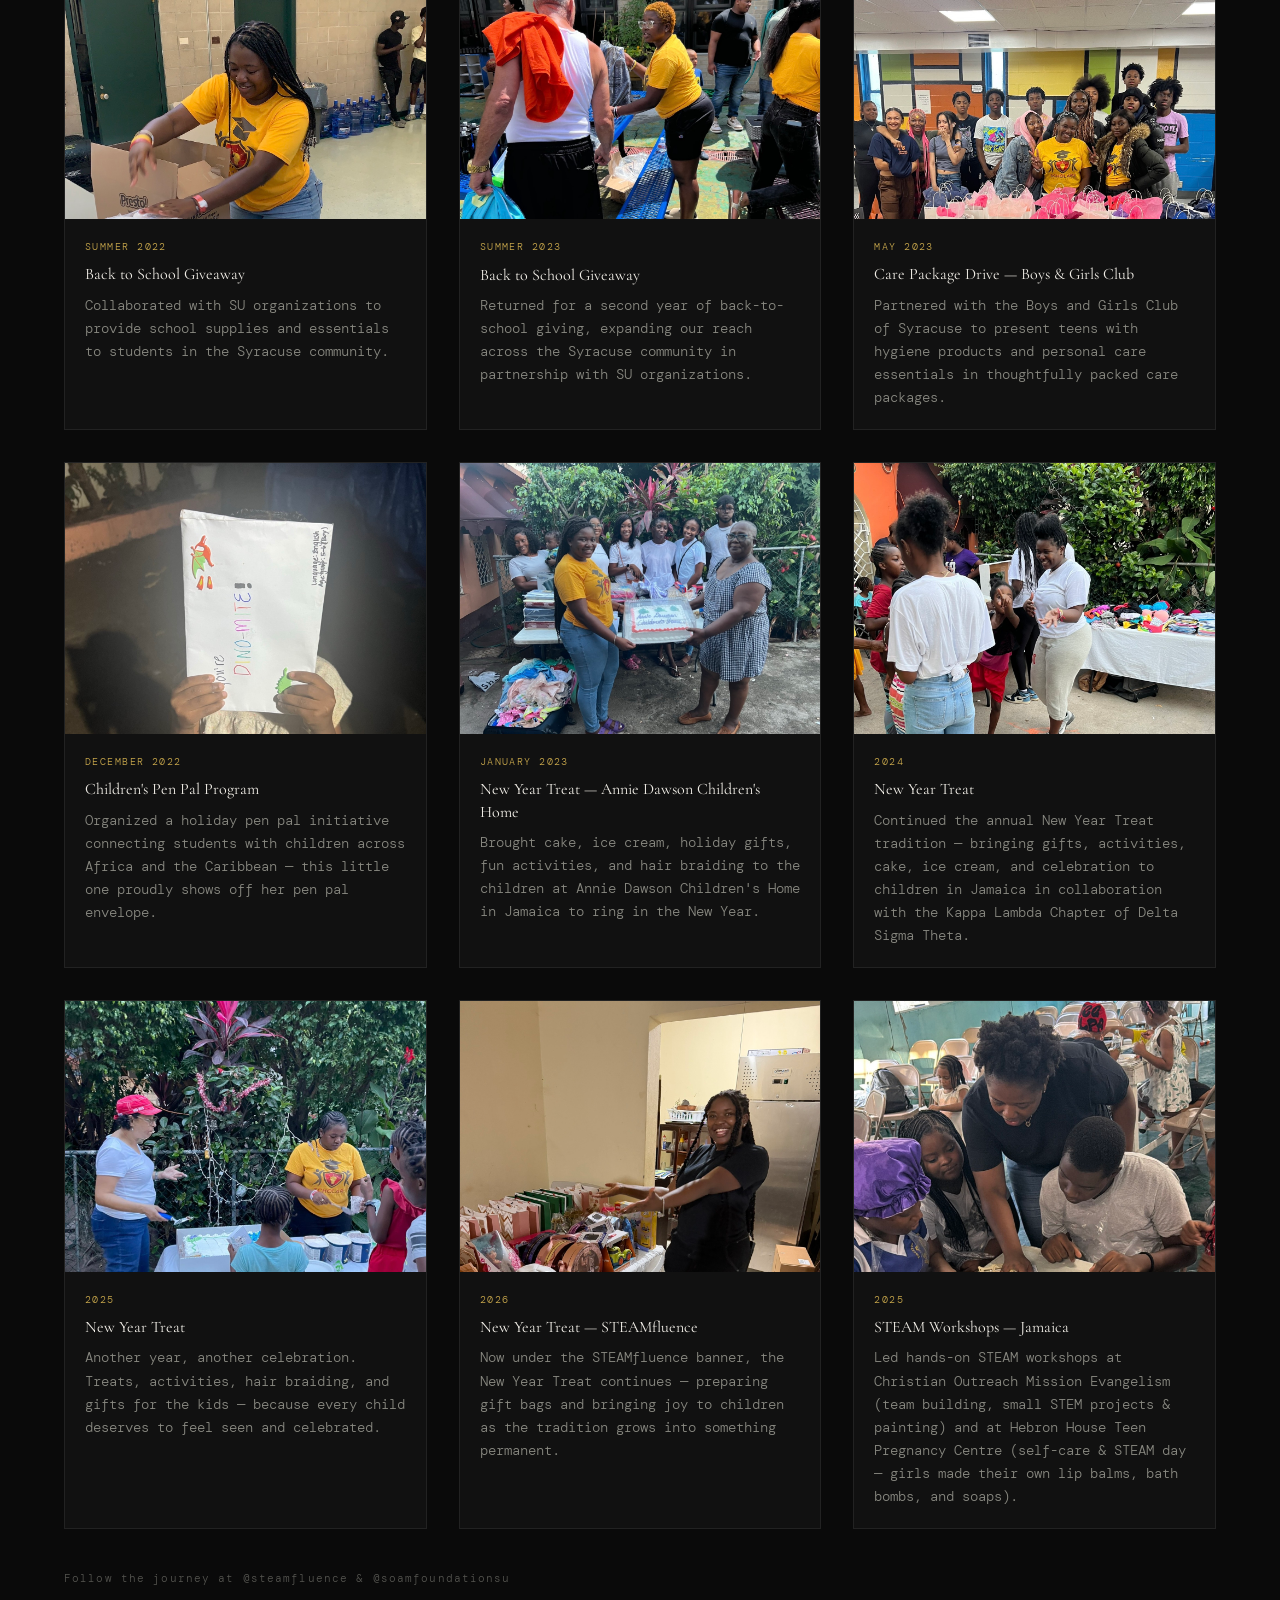
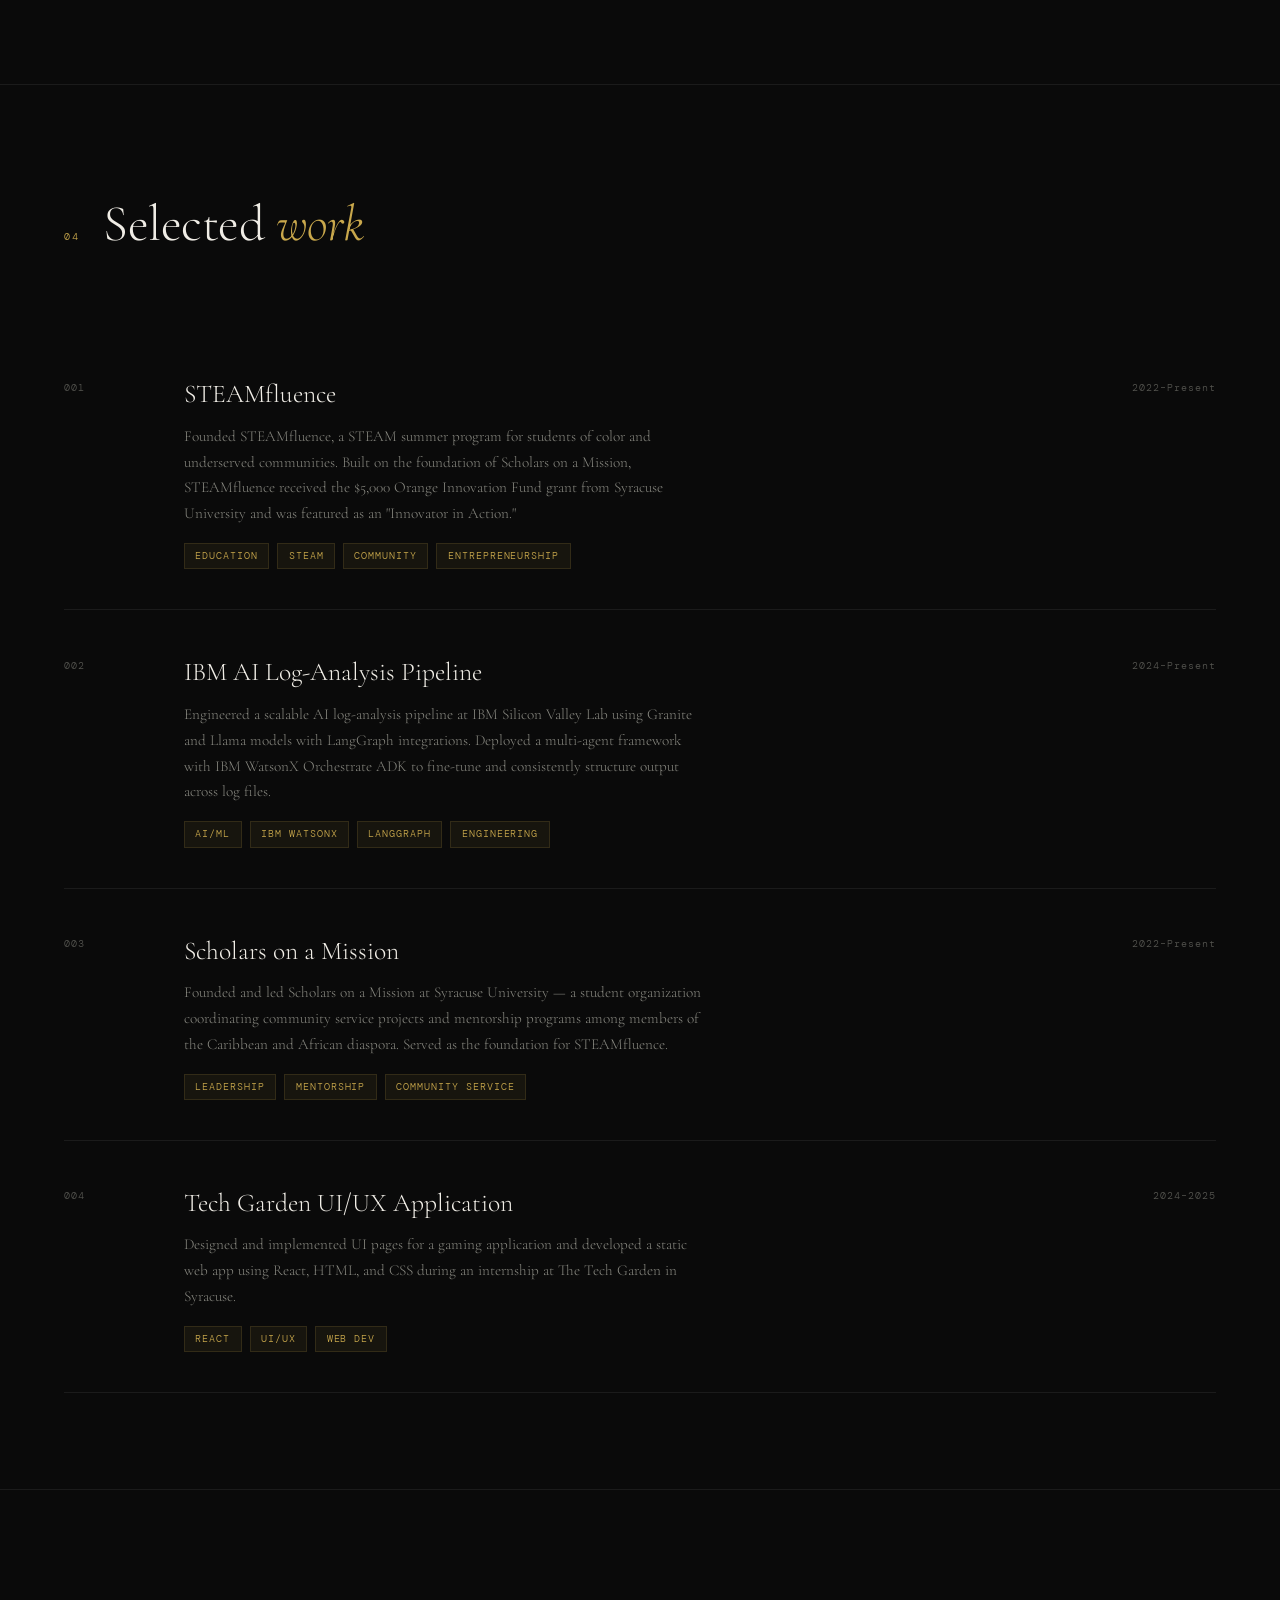
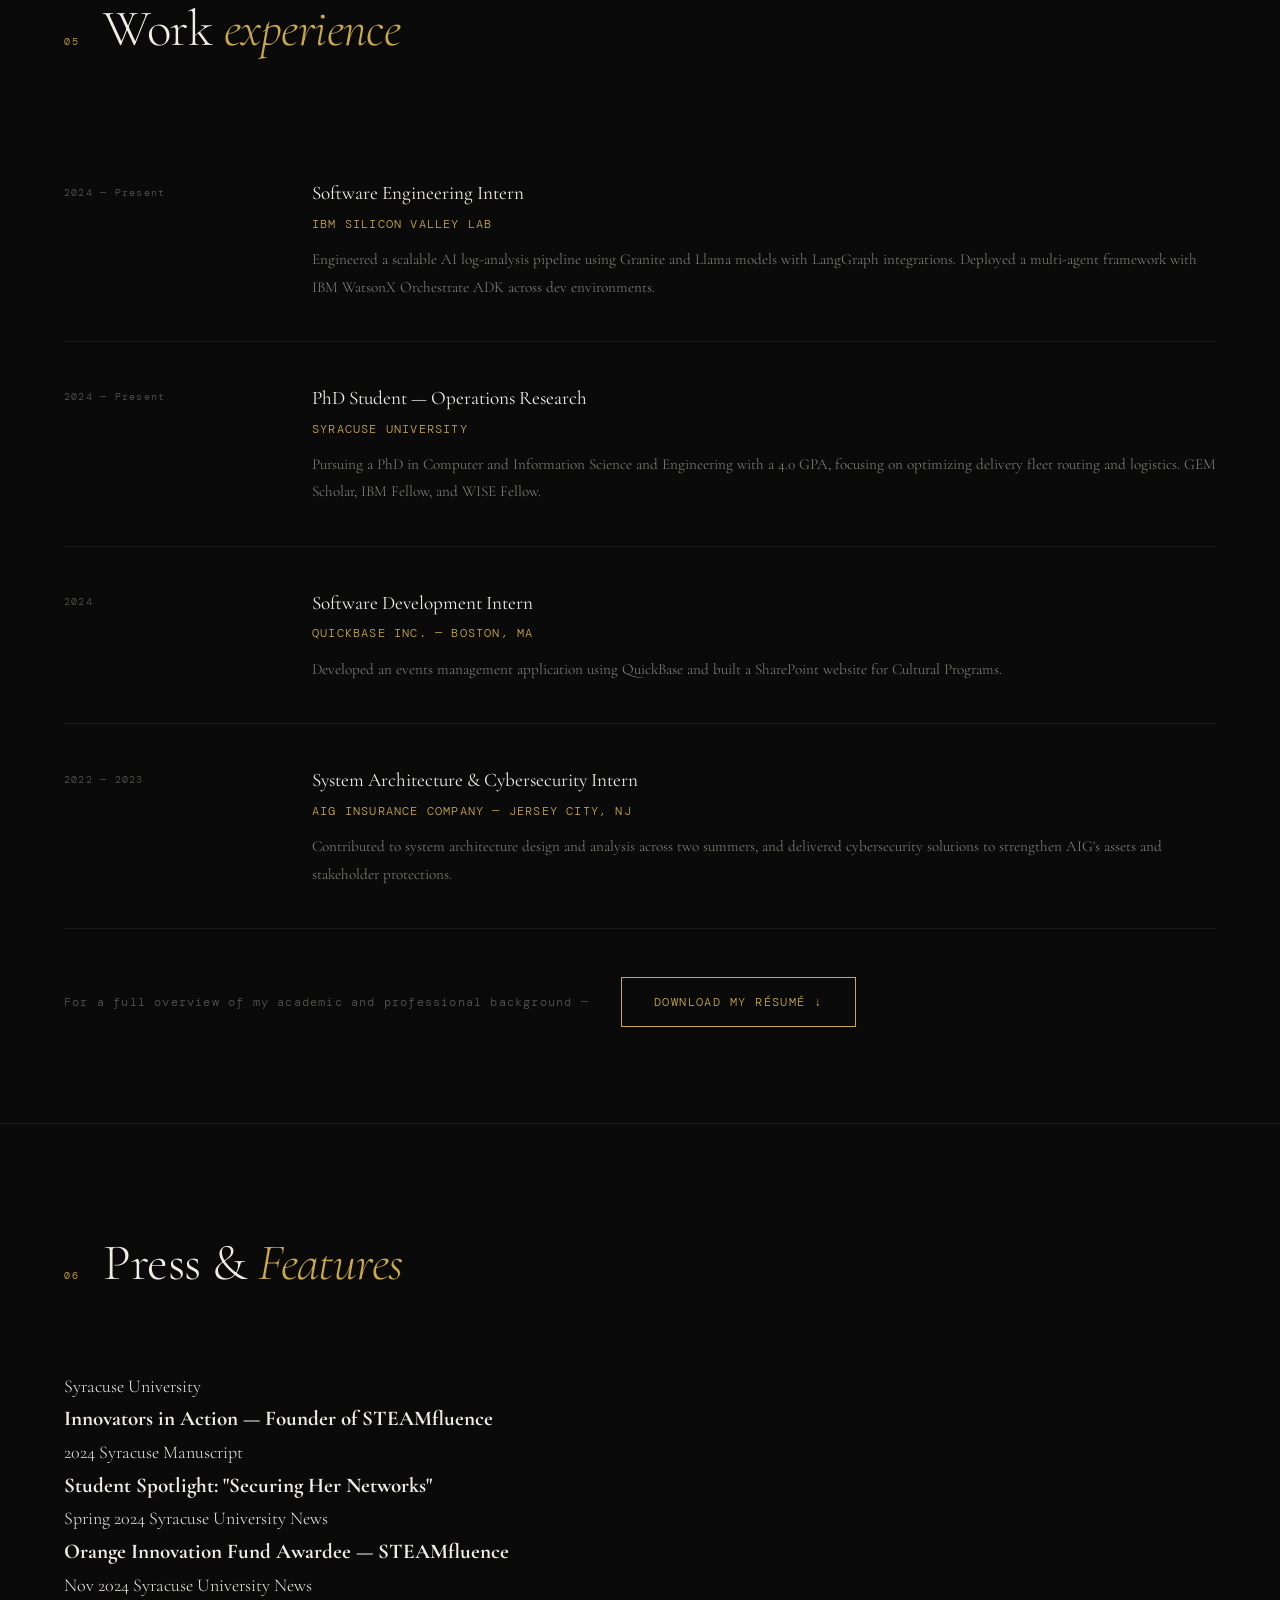
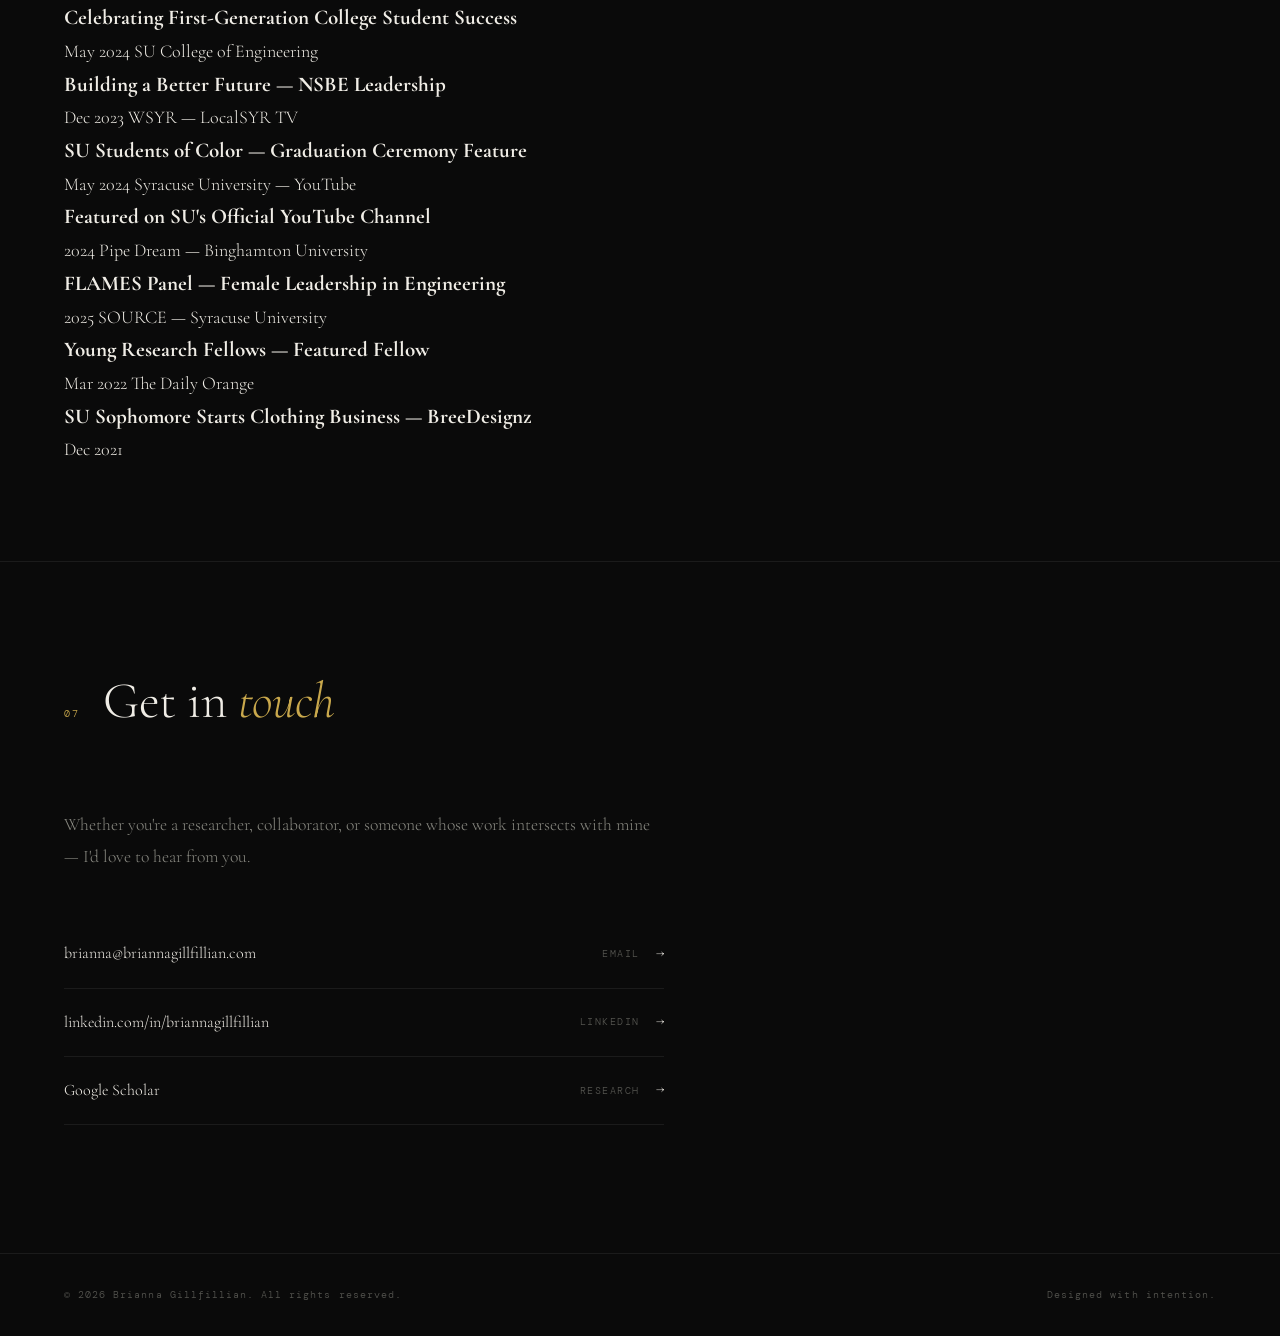
==== commit 23580f88: "Update index.html" ====
--- a/index.html
+++ b/index.html
@@ -363,106 +363,66 @@
     <span class="section-num">06</span>
     <h2 class="section-title">Press & <em>Features</em></h2>
   </div>
-  <div class="press-list">
-
-    <a href="https://www.syracuse.edu/stories/innovators-in-action/" target="_blank" class="press-item reveal">
-      <div class="press-meta">
-        <span class="press-outlet">Syracuse University</span>
-        <span class="press-year">2024</span>
-      </div>
-      <h3 class="press-title">Innovators in Action — Founder of STEAMfluence</h3>
-      <p class="press-desc">Featured as an Innovator in Action for developing STEAMfluence, a summer program helping students of color envision themselves as future scientists, engineers, and entrepreneurs.</p>
-      <span class="press-link">Read feature →</span>
-    </a>
-
-    <a href="https://news.syr.edu/blog/2024/11/22/orange-innovation-fund-fall-2024-awardees-announced/" target="_blank" class="press-item reveal">
-      <div class="press-meta">
-        <span class="press-outlet">Syracuse University News</span>
-        <span class="press-year">Nov 2024</span>
-      </div>
-      <h3 class="press-title">Orange Innovation Fund Fall 2024 Awardee</h3>
-      <p class="press-desc">Named one of seven recipients of the $5,000 Orange Innovation Fund grant for STEAMfluence — a STEAM pilot program for students of color and underserved communities.</p>
-      <span class="press-link">Read feature →</span>
-    </a>
-
-    <a href="https://multiculturalalumni.syracuse.edu/news/syracuse-manuscript/Spring-2024-Magazine.pdf" target="_blank" class="press-item reveal">
-      <div class="press-meta">
-        <span class="press-outlet">Syracuse Manuscript — SU Black & Latino Alumni Magazine</span>
-        <span class="press-year">Spring 2024</span>
-      </div>
-      <h3 class="press-title">Student Spotlight: "Securing Her Networks"</h3>
-      <p class="press-desc">Featured as a Student Spotlight in Syracuse University's Black and Latino Alumni Magazine for leadership in NSBE, founding Scholars on a Mission, research in network interdiction, and commitment to uplifting Black students in engineering and computer science.</p>
-      <span class="press-link">Read feature →</span>
-    </a>
-
-
-      <div class="press-meta">
-        <span class="press-outlet">Syracuse University News</span>
-        <span class="press-year">May 2024</span>
-      </div>
-      <h3 class="press-title">Celebrating the Successes of First-Generation College Students</h3>
-      <p class="press-desc">Featured as part of Syracuse University's celebration of first-generation college student success — highlighting the journey, resilience, and achievements of students who blazed their own trail.</p>
-      <span class="press-link">Read feature →</span>
-    </a>
-
-    <a href="https://www.youtube.com/shorts/6v6PlxYiUAg" target="_blank" class="press-item reveal">
-      <div class="press-meta">
-        <span class="press-outlet">Syracuse University — YouTube</span>
-        <span class="press-year">2024</span>
-      </div>
-      <h3 class="press-title">Featured on Syracuse University's Official YouTube Channel</h3>
-      <p class="press-desc">Featured in a short-form video by Syracuse University highlighting student stories, innovation, and community impact.</p>
-      <span class="press-link">Watch video →</span>
-    </a>
-
-    <a href="https://ecs.syracuse.edu/about/news/national-society-of-black-engineers-at-syracuse-university-building-a-better-future" target="_blank" class="press-item reveal">
-      <div class="press-meta">
-        <span class="press-outlet">SU College of Engineering & Computer Science</span>
-        <span class="press-year">Dec 2023</span>
-      </div>
-      <h3 class="press-title">Building a Better Future — NSBE Leadership</h3>
-      <p class="press-desc">Featured for rebuilding Syracuse University's NSBE chapter post-pandemic, growing membership and launching events like the Black Excellence Gala and NSBE Junior outreach program.</p>
-      <span class="press-link">Read feature →</span>
-    </a>
-
-    <a href="https://news.syr.edu/blog/2022/03/10/young-research-fellows-program-seeking-applications-for-2022-24-cohort/" target="_blank" class="press-item reveal">
-      <div class="press-meta">
-        <span class="press-outlet">SOURCE — Syracuse University News</span>
-        <span class="press-year">Mar 2022</span>
-      </div>
-      <h3 class="press-title">Young Research Fellows Program — Featured Fellow</h3>
-      <p class="press-desc">Featured as a SOURCE Young Research Fellow working with ECS Dean Cole Smith on network interdiction and cybersecurity research — simulating how networks operate and the ways they can be disrupted.</p>
-      <span class="press-link">Read feature →</span>
-    </a>
-
-    <a href="https://www.localsyr.com/news/local-news/su-students-of-color-enjoy-special-graduation-ceremony/" target="_blank" class="press-item reveal">
-      <div class="press-meta">
-        <span class="press-outlet">WSYR — LocalSYR News</span>
-        <span class="press-year">May 2024</span>
-      </div>
-      <h3 class="press-title">SU Students of Color Enjoy Special Graduation Ceremony</h3>
-      <p class="press-desc">Interviewed as the Class of 2024 student speaker at Syracuse University's graduation, reflecting on navigating college as a first-generation student from Jamaica during the pandemic.</p>
-      <span class="press-link">Read feature →</span>
-    </a>
-
-    <a href="https://www.bupipedream.com/news/shpetinas-hosts-fourth-annual-female-leadership-and-mentorship-in-engineering-and-sciences-panel-2/178260/" target="_blank" class="press-item reveal">
-      <div class="press-meta">
-        <span class="press-outlet">Pipe Dream — Binghamton University</span>
-        <span class="press-year">2025</span>
-      </div>
-      <h3 class="press-title">FLAMES Panel — Female Leadership in Engineering & Sciences</h3>
-      <p class="press-desc">Featured as a panelist at the annual FLAMES event, speaking on imposter syndrome, being a woman in STEM, and the importance of community and mentorship.</p>
-      <span class="press-link">Read feature →</span>
-    </a>
-
-    <a href="https://dailyorange.com/2021/12/clothing-business-positivity-cultural-awareness/" target="_blank" class="press-item reveal">
-      <div class="press-meta">
-        <span class="press-outlet">The Daily Orange</span>
-        <span class="press-year">Dec 2021</span>
-      </div>
-      <h3 class="press-title">SU Sophomore Starts Clothing Business to Spread Cultural Awareness</h3>
-      <p class="press-desc">Featured for launching BreeDesignz, a Jamaican-inspired clothing brand created to celebrate culture and bring representation to the Syracuse University campus.</p>
-      <span class="press-link">Read feature →</span>
+  <div class="press-grid">
+
+    <a href="https://www.syracuse.edu/stories/innovators-in-action/" target="_blank" class="press-tile reveal">
+      <span class="press-tile-outlet">Syracuse University</span>
+      <h3 class="press-tile-title">Innovators in Action — Founder of STEAMfluence</h3>
+      <span class="press-tile-year">2024</span>
+    </a>
+
+    <a href="https://multiculturalalumni.syracuse.edu/news/syracuse-manuscript/Spring-2024-Magazine.pdf" target="_blank" class="press-tile reveal">
+      <span class="press-tile-outlet">Syracuse Manuscript</span>
+      <h3 class="press-tile-title">Student Spotlight: "Securing Her Networks"</h3>
+      <span class="press-tile-year">Spring 2024</span>
+    </a>
+
+    <a href="https://news.syr.edu/blog/2024/11/22/orange-innovation-fund-fall-2024-awardees-announced/" target="_blank" class="press-tile reveal">
+      <span class="press-tile-outlet">Syracuse University News</span>
+      <h3 class="press-tile-title">Orange Innovation Fund Awardee — STEAMfluence</h3>
+      <span class="press-tile-year">Nov 2024</span>
+    </a>
+
+    <a href="https://news.syr.edu/2024/05/08/celebrating-the-successes-of-first-generation-college-students/" target="_blank" class="press-tile reveal">
+      <span class="press-tile-outlet">Syracuse University News</span>
+      <h3 class="press-tile-title">Celebrating First-Generation College Student Success</h3>
+      <span class="press-tile-year">May 2024</span>
+    </a>
+
+    <a href="https://ecs.syracuse.edu/about/news/national-society-of-black-engineers-at-syracuse-university-building-a-better-future" target="_blank" class="press-tile reveal">
+      <span class="press-tile-outlet">SU College of Engineering</span>
+      <h3 class="press-tile-title">Building a Better Future — NSBE Leadership</h3>
+      <span class="press-tile-year">Dec 2023</span>
+    </a>
+
+    <a href="https://www.localsyr.com/news/local-news/su-students-of-color-enjoy-special-graduation-ceremony/" target="_blank" class="press-tile reveal">
+      <span class="press-tile-outlet">WSYR — LocalSYR TV</span>
+      <h3 class="press-tile-title">SU Students of Color — Graduation Ceremony Feature</h3>
+      <span class="press-tile-year">May 2024</span>
+    </a>
+
+    <a href="https://www.youtube.com/shorts/6v6PlxYiUAg" target="_blank" class="press-tile reveal">
+      <span class="press-tile-outlet">Syracuse University — YouTube</span>
+      <h3 class="press-tile-title">Featured on SU's Official YouTube Channel</h3>
+      <span class="press-tile-year">2024</span>
+    </a>
+
+    <a href="https://www.bupipedream.com/news/shpetinas-hosts-fourth-annual-female-leadership-and-mentorship-in-engineering-and-sciences-panel-2/178260/" target="_blank" class="press-tile reveal">
+      <span class="press-tile-outlet">Pipe Dream — Binghamton University</span>
+      <h3 class="press-tile-title">FLAMES Panel — Female Leadership in Engineering</h3>
+      <span class="press-tile-year">2025</span>
+    </a>
+
+    <a href="https://news.syr.edu/blog/2022/03/10/young-research-fellows-program-seeking-applications-for-2022-24-cohort/" target="_blank" class="press-tile reveal">
+      <span class="press-tile-outlet">SOURCE — Syracuse University</span>
+      <h3 class="press-tile-title">Young Research Fellows — Featured Fellow</h3>
+      <span class="press-tile-year">Mar 2022</span>
+    </a>
+
+    <a href="https://dailyorange.com/2021/12/clothing-business-positivity-cultural-awareness/" target="_blank" class="press-tile reveal">
+      <span class="press-tile-outlet">The Daily Orange</span>
+      <h3 class="press-tile-title">SU Sophomore Starts Clothing Business — BreeDesignz</h3>
+      <span class="press-tile-year">Dec 2021</span>
     </a>
 
   </div>
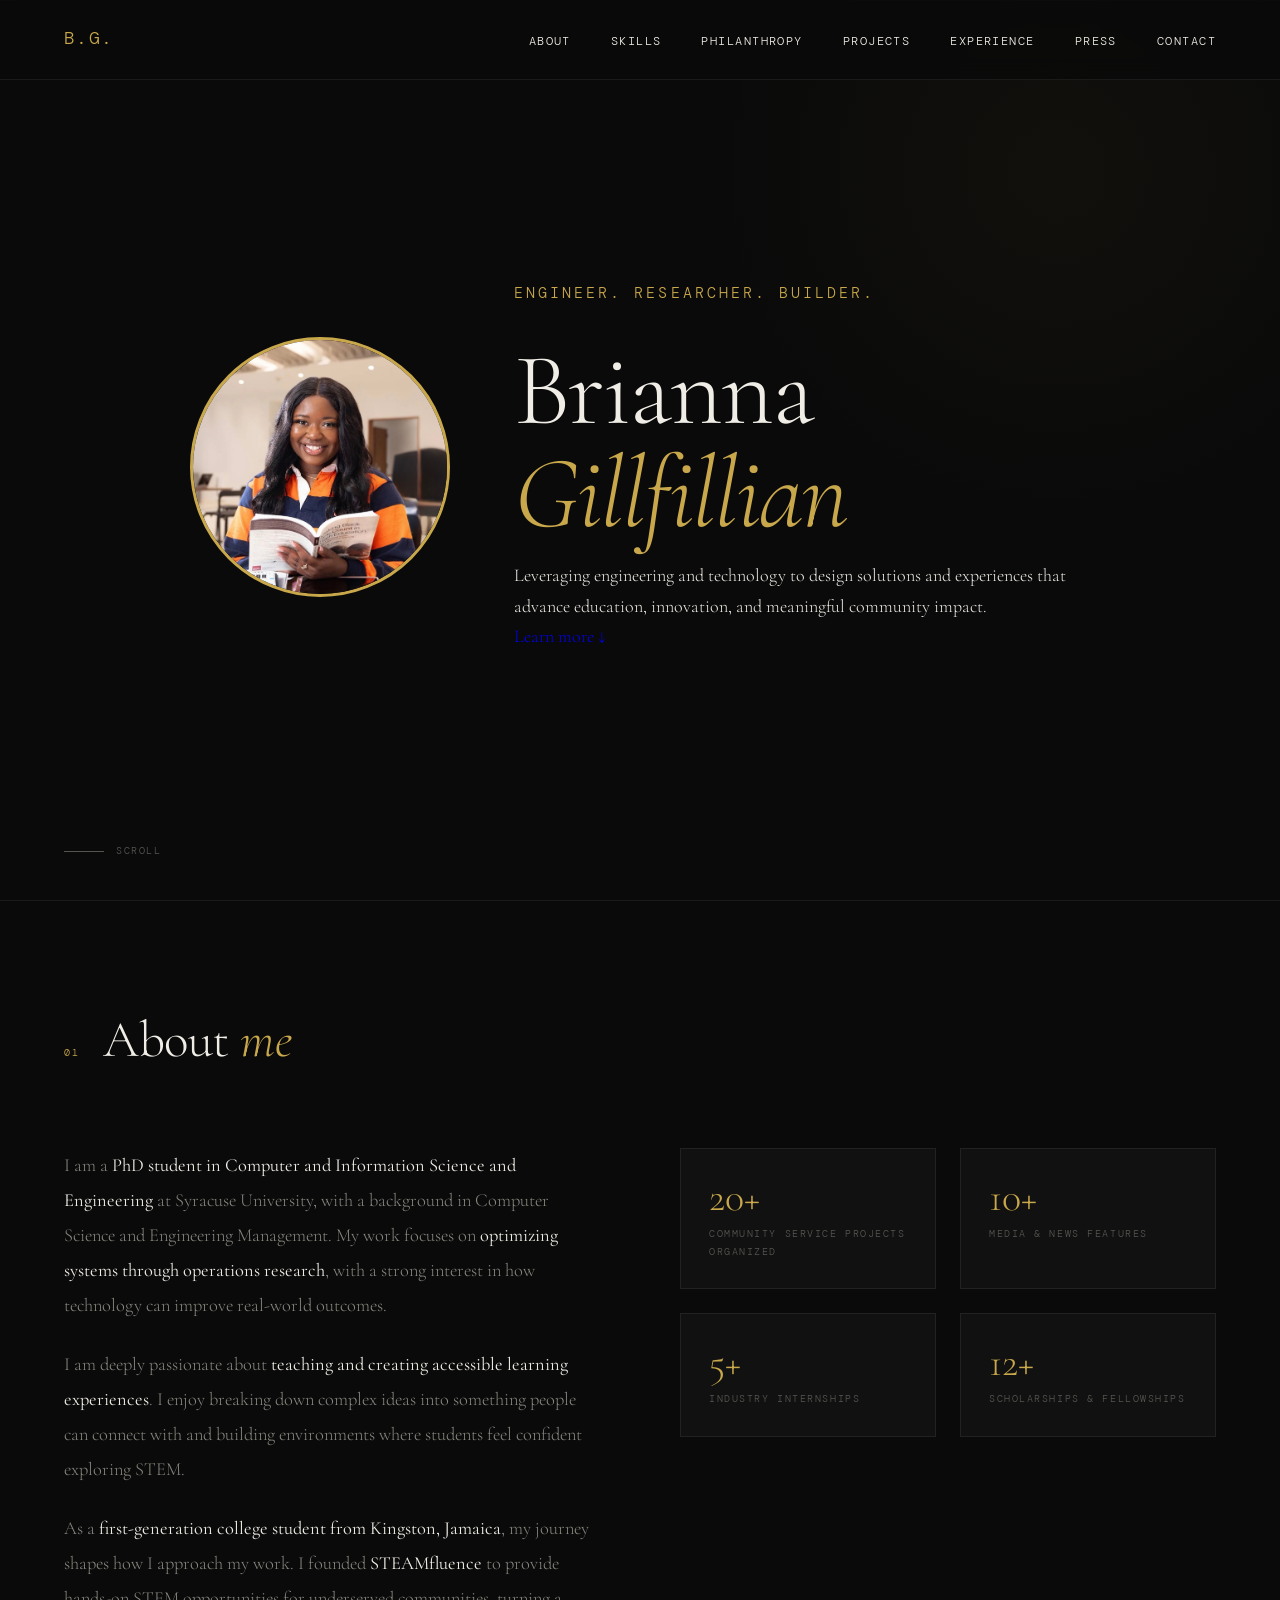
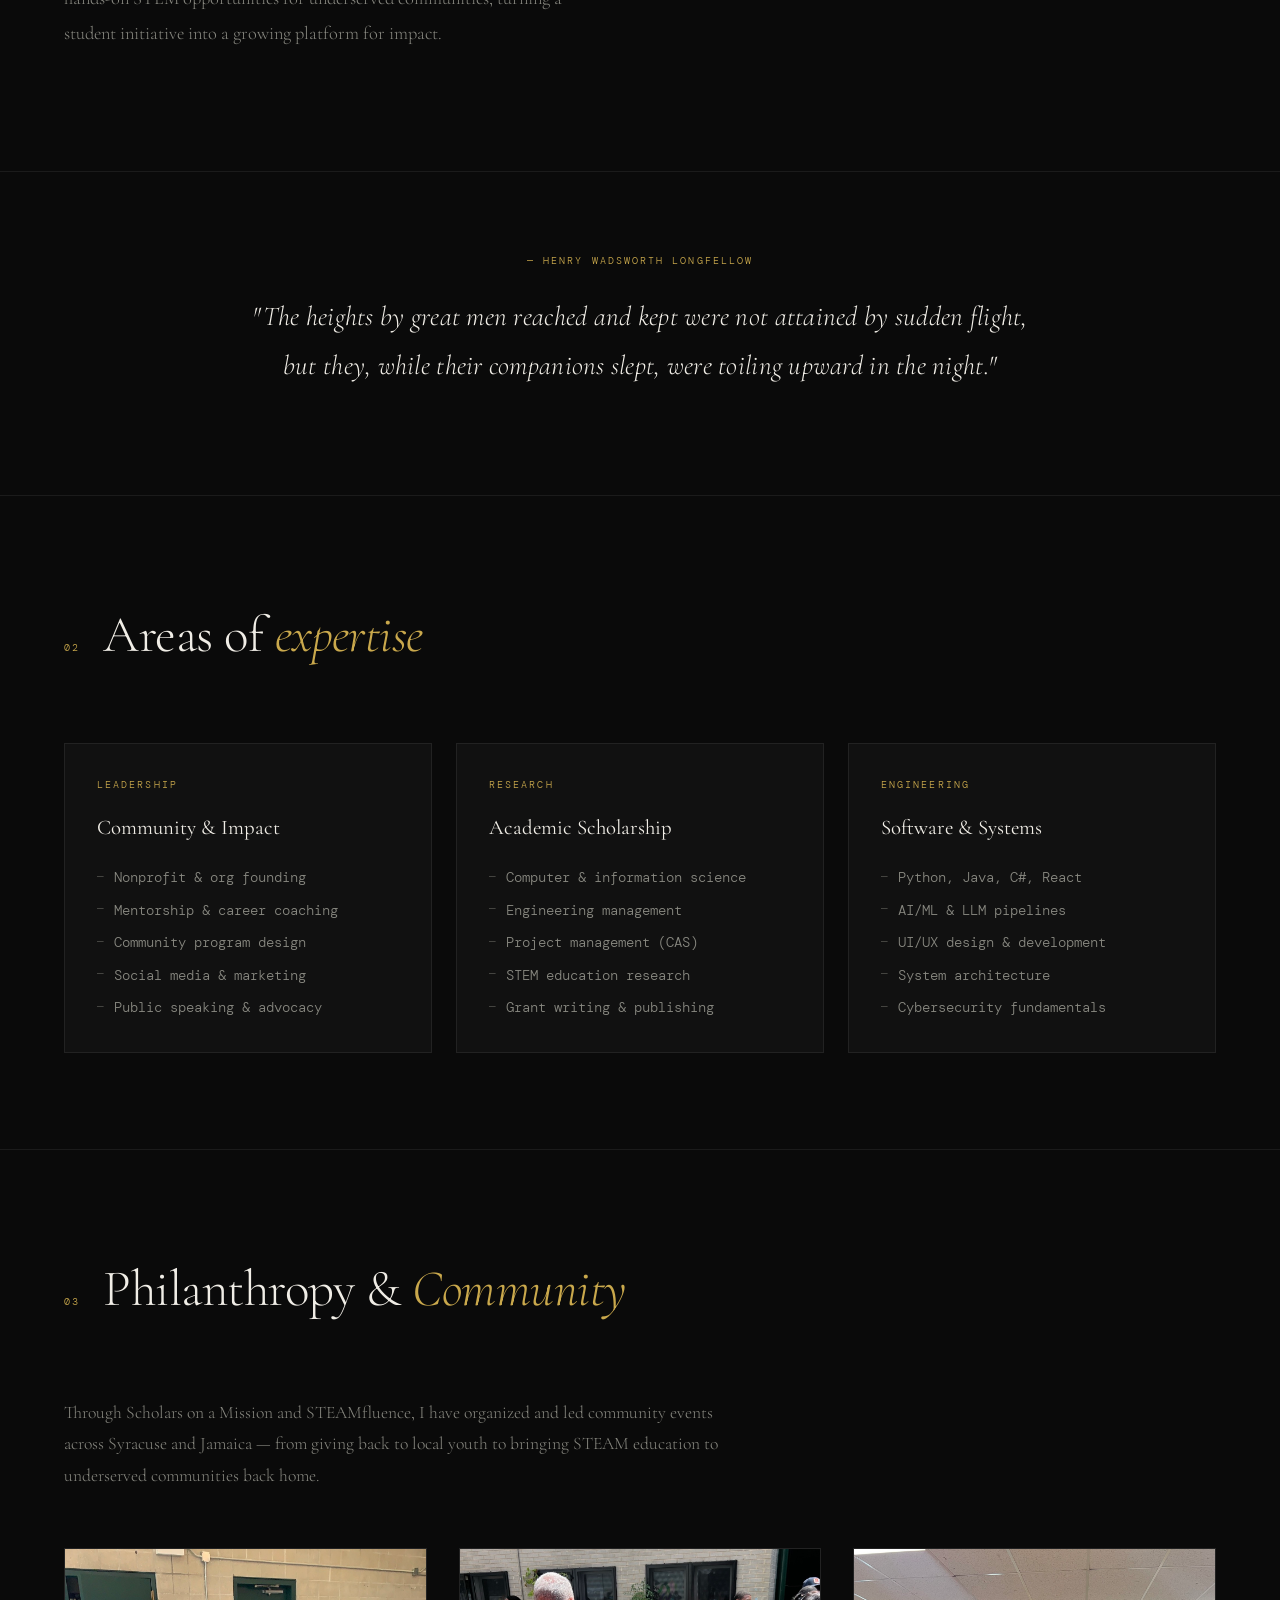
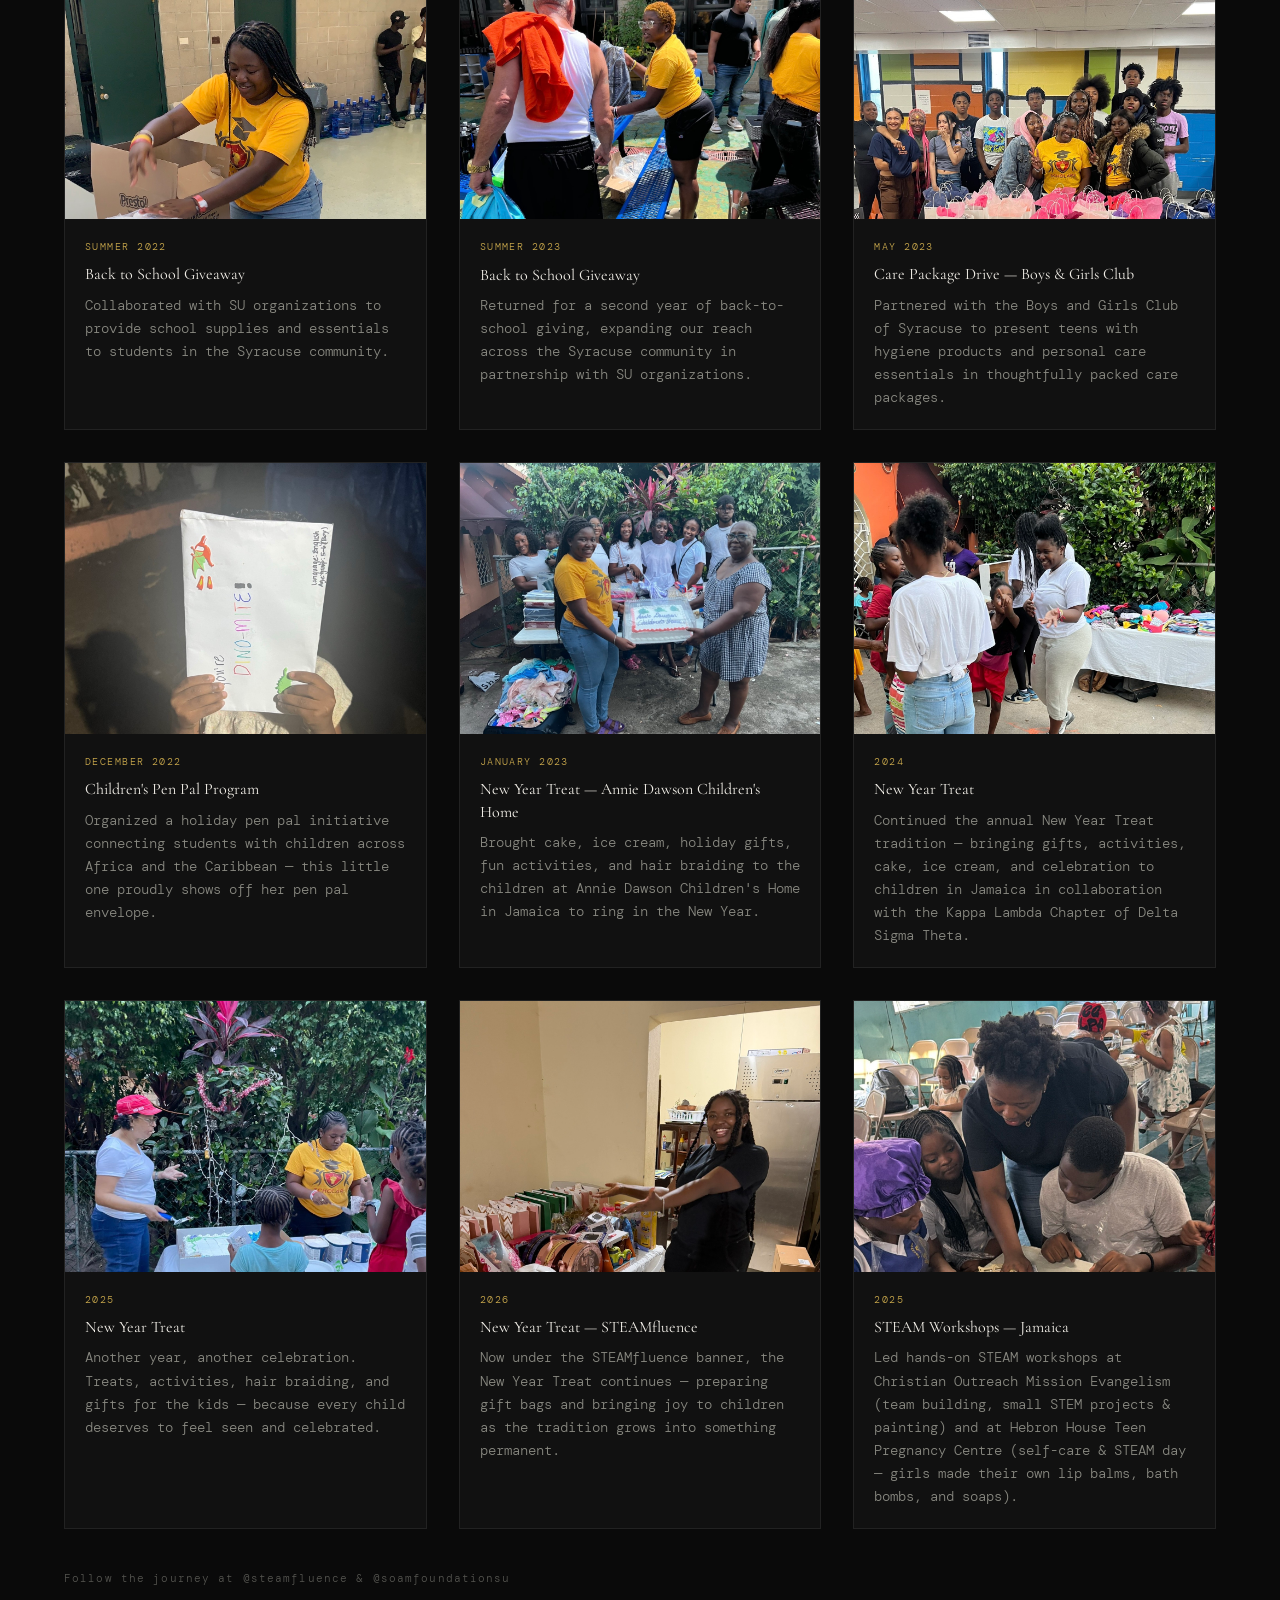
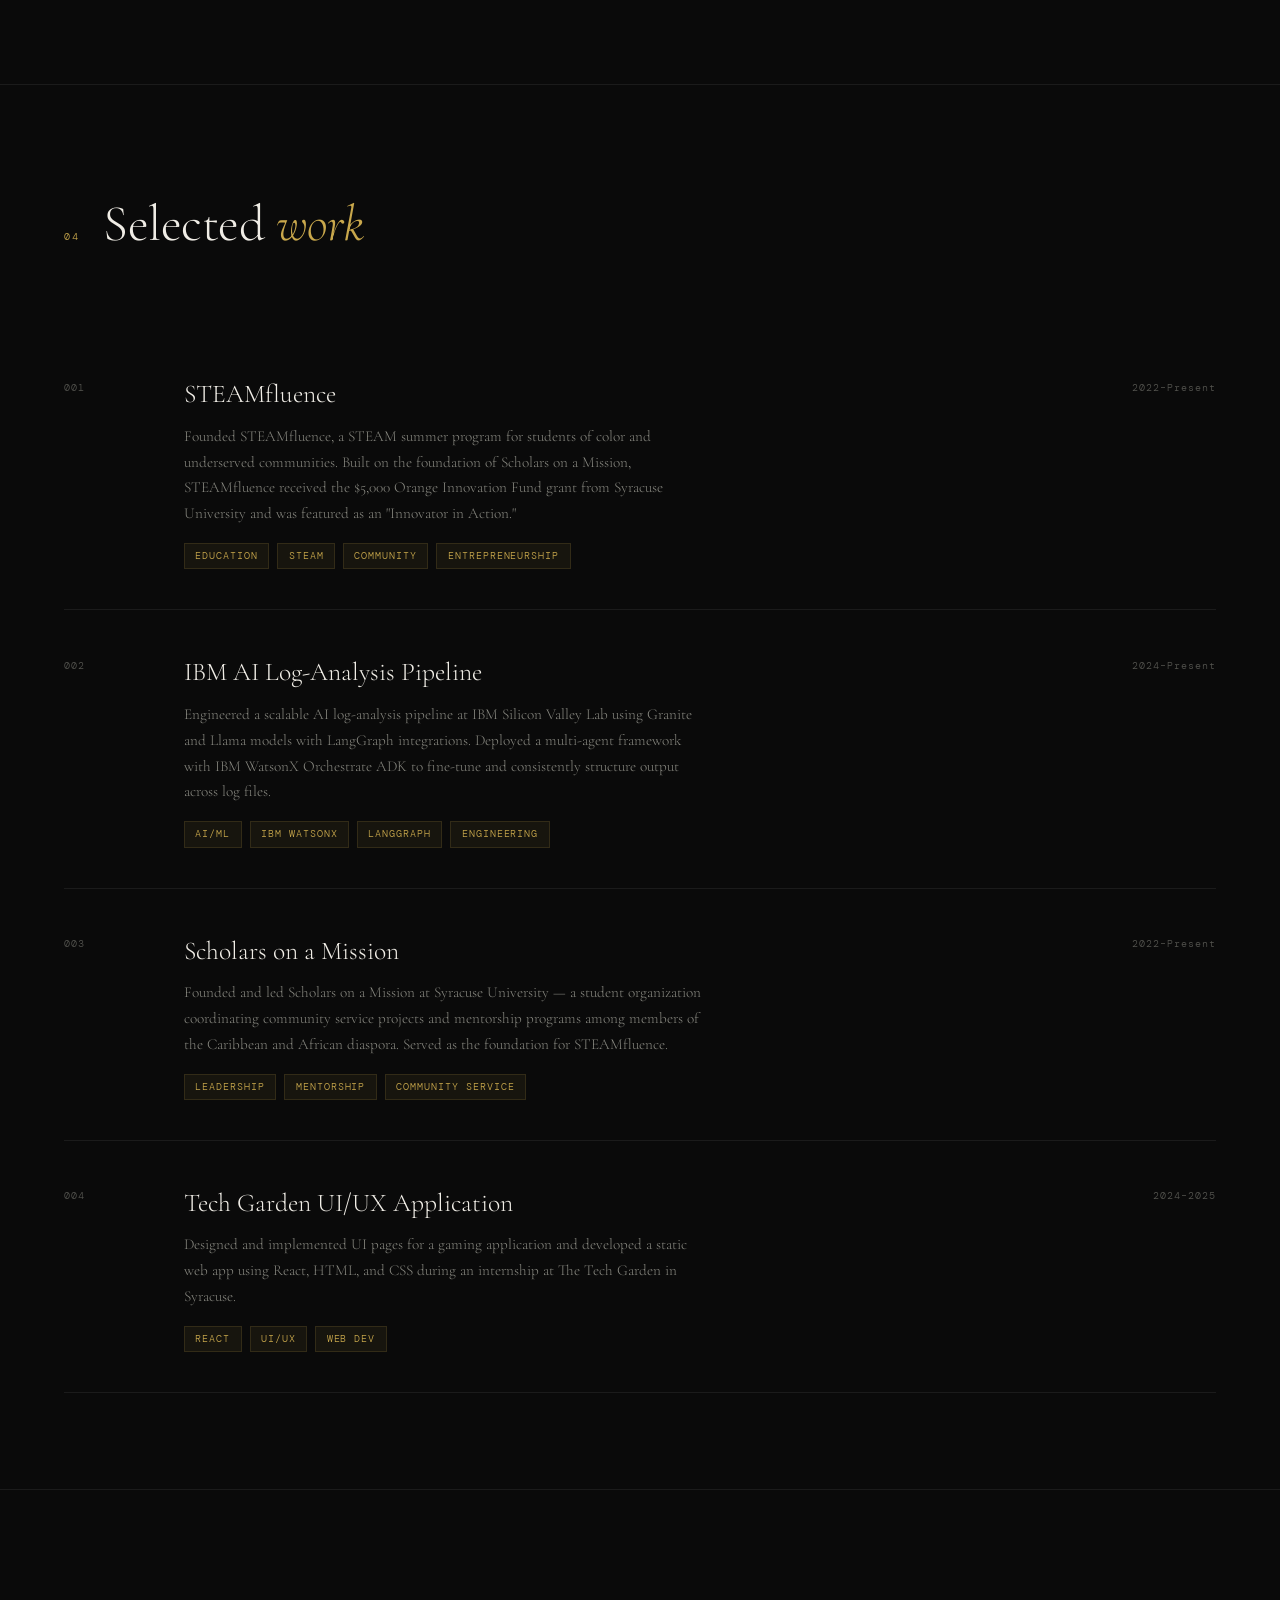
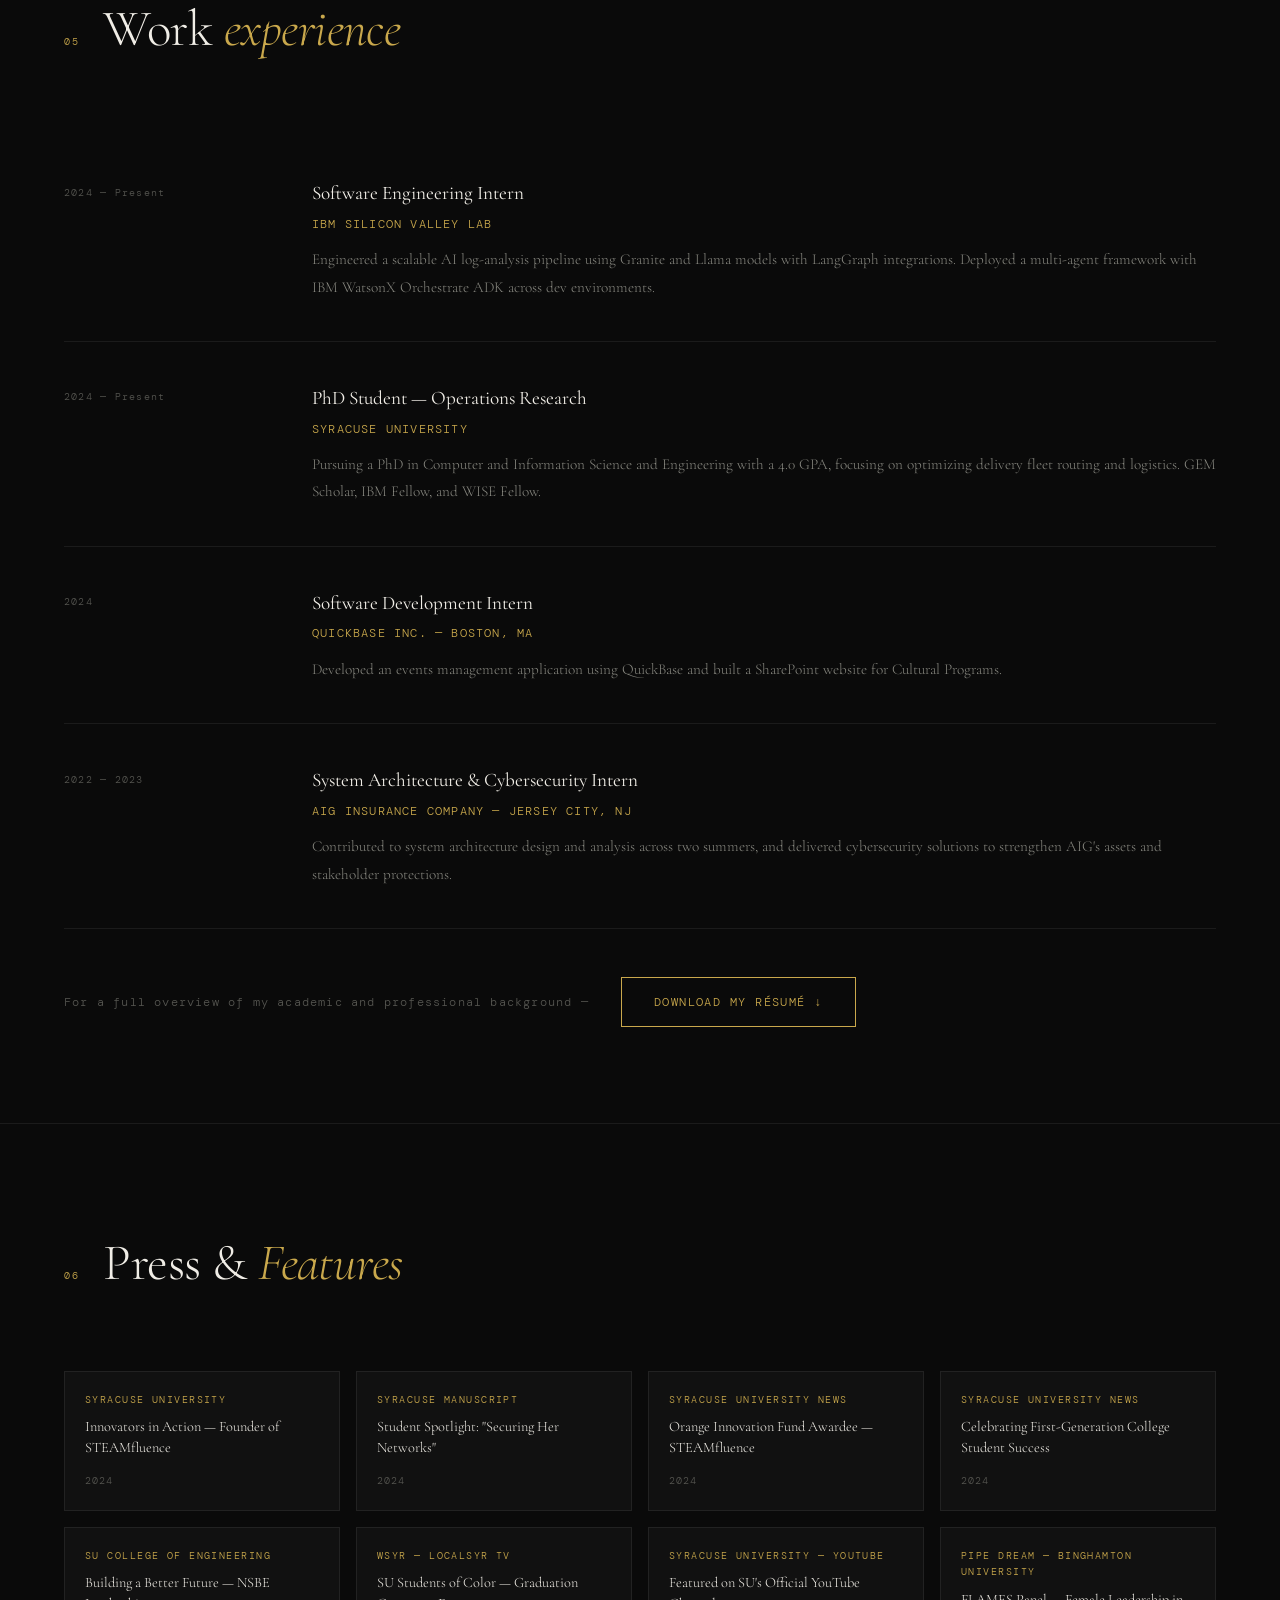
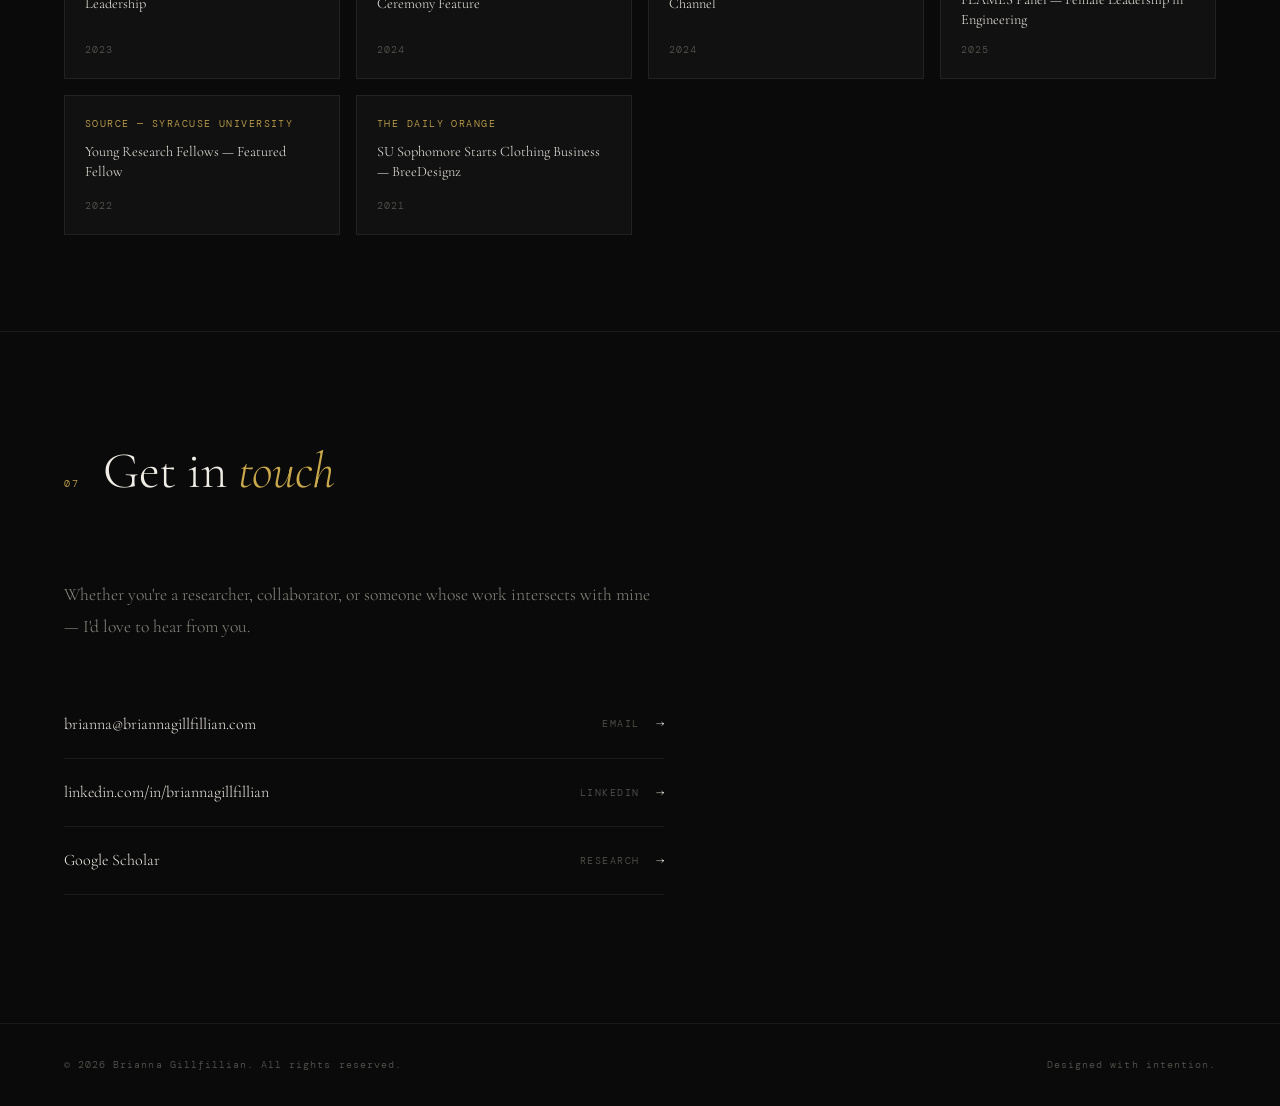
==== commit 52ffc507: "Update index.html" ====
--- a/index.html
+++ b/index.html
@@ -374,31 +374,31 @@
     <a href="https://multiculturalalumni.syracuse.edu/news/syracuse-manuscript/Spring-2024-Magazine.pdf" target="_blank" class="press-tile reveal">
       <span class="press-tile-outlet">Syracuse Manuscript</span>
       <h3 class="press-tile-title">Student Spotlight: "Securing Her Networks"</h3>
-      <span class="press-tile-year">Spring 2024</span>
+      <span class="press-tile-year">2024</span>
     </a>
 
     <a href="https://news.syr.edu/blog/2024/11/22/orange-innovation-fund-fall-2024-awardees-announced/" target="_blank" class="press-tile reveal">
       <span class="press-tile-outlet">Syracuse University News</span>
       <h3 class="press-tile-title">Orange Innovation Fund Awardee — STEAMfluence</h3>
-      <span class="press-tile-year">Nov 2024</span>
+      <span class="press-tile-year">2024</span>
     </a>
 
     <a href="https://news.syr.edu/2024/05/08/celebrating-the-successes-of-first-generation-college-students/" target="_blank" class="press-tile reveal">
       <span class="press-tile-outlet">Syracuse University News</span>
       <h3 class="press-tile-title">Celebrating First-Generation College Student Success</h3>
-      <span class="press-tile-year">May 2024</span>
+      <span class="press-tile-year">2024</span>
     </a>
 
     <a href="https://ecs.syracuse.edu/about/news/national-society-of-black-engineers-at-syracuse-university-building-a-better-future" target="_blank" class="press-tile reveal">
       <span class="press-tile-outlet">SU College of Engineering</span>
       <h3 class="press-tile-title">Building a Better Future — NSBE Leadership</h3>
-      <span class="press-tile-year">Dec 2023</span>
+      <span class="press-tile-year">2023</span>
     </a>
 
     <a href="https://www.localsyr.com/news/local-news/su-students-of-color-enjoy-special-graduation-ceremony/" target="_blank" class="press-tile reveal">
       <span class="press-tile-outlet">WSYR — LocalSYR TV</span>
       <h3 class="press-tile-title">SU Students of Color — Graduation Ceremony Feature</h3>
-      <span class="press-tile-year">May 2024</span>
+      <span class="press-tile-year">2024</span>
     </a>
 
     <a href="https://www.youtube.com/shorts/6v6PlxYiUAg" target="_blank" class="press-tile reveal">
@@ -416,13 +416,13 @@
     <a href="https://news.syr.edu/blog/2022/03/10/young-research-fellows-program-seeking-applications-for-2022-24-cohort/" target="_blank" class="press-tile reveal">
       <span class="press-tile-outlet">SOURCE — Syracuse University</span>
       <h3 class="press-tile-title">Young Research Fellows — Featured Fellow</h3>
-      <span class="press-tile-year">Mar 2022</span>
+      <span class="press-tile-year">2022</span>
     </a>
 
     <a href="https://dailyorange.com/2021/12/clothing-business-positivity-cultural-awareness/" target="_blank" class="press-tile reveal">
       <span class="press-tile-outlet">The Daily Orange</span>
       <h3 class="press-tile-title">SU Sophomore Starts Clothing Business — BreeDesignz</h3>
-      <span class="press-tile-year">Dec 2021</span>
+      <span class="press-tile-year">2021</span>
     </a>
 
   </div>
--- a/css/style.css
+++ b/css/style.css
@@ -635,6 +635,70 @@
   text-decoration: none !important;
 }
 
+/* PRESS */
+.press-grid {
+  display: grid;
+  grid-template-columns: repeat(4, 1fr);
+  gap: 1rem;
+}
+
+.press-tile {
+  display: flex;
+  flex-direction: column;
+  justify-content: space-between;
+  background: var(--surface);
+  border: 1px solid var(--border);
+  padding: 1.25rem;
+  text-decoration: none !important;
+  color: var(--text);
+  transition: border-color 0.2s, background 0.2s, padding-top 0.2s;
+  min-height: 140px;
+}
+
+.press-tile:hover {
+  border-color: var(--gold);
+  background: var(--surface2);
+}
+
+.press-tile-outlet {
+  font-family: var(--font-mono);
+  font-size: 0.6rem;
+  letter-spacing: 0.15em;
+  text-transform: uppercase;
+  color: var(--gold);
+  display: block;
+  margin-bottom: 0.6rem;
+}
+
+.press-tile-title {
+  font-size: 0.9rem;
+  font-weight: 300;
+  color: var(--text);
+  line-height: 1.4;
+  flex: 1;
+  margin-bottom: 0.75rem;
+}
+
+.press-tile-year {
+  font-family: var(--font-mono);
+  font-size: 0.6rem;
+  color: var(--text-dim);
+  letter-spacing: 0.1em;
+  display: block;
+}
+
+.press-tile:hover .press-tile-year {
+  color: var(--gold);
+}
+
+@media (max-width: 900px) {
+  .press-grid { grid-template-columns: repeat(2, 1fr); }
+}
+
+@media (max-width: 600px) {
+  .press-grid { grid-template-columns: 1fr; }
+}
+
 /* CONTACT */
 #contact {
   padding: 6rem 4rem 8rem;
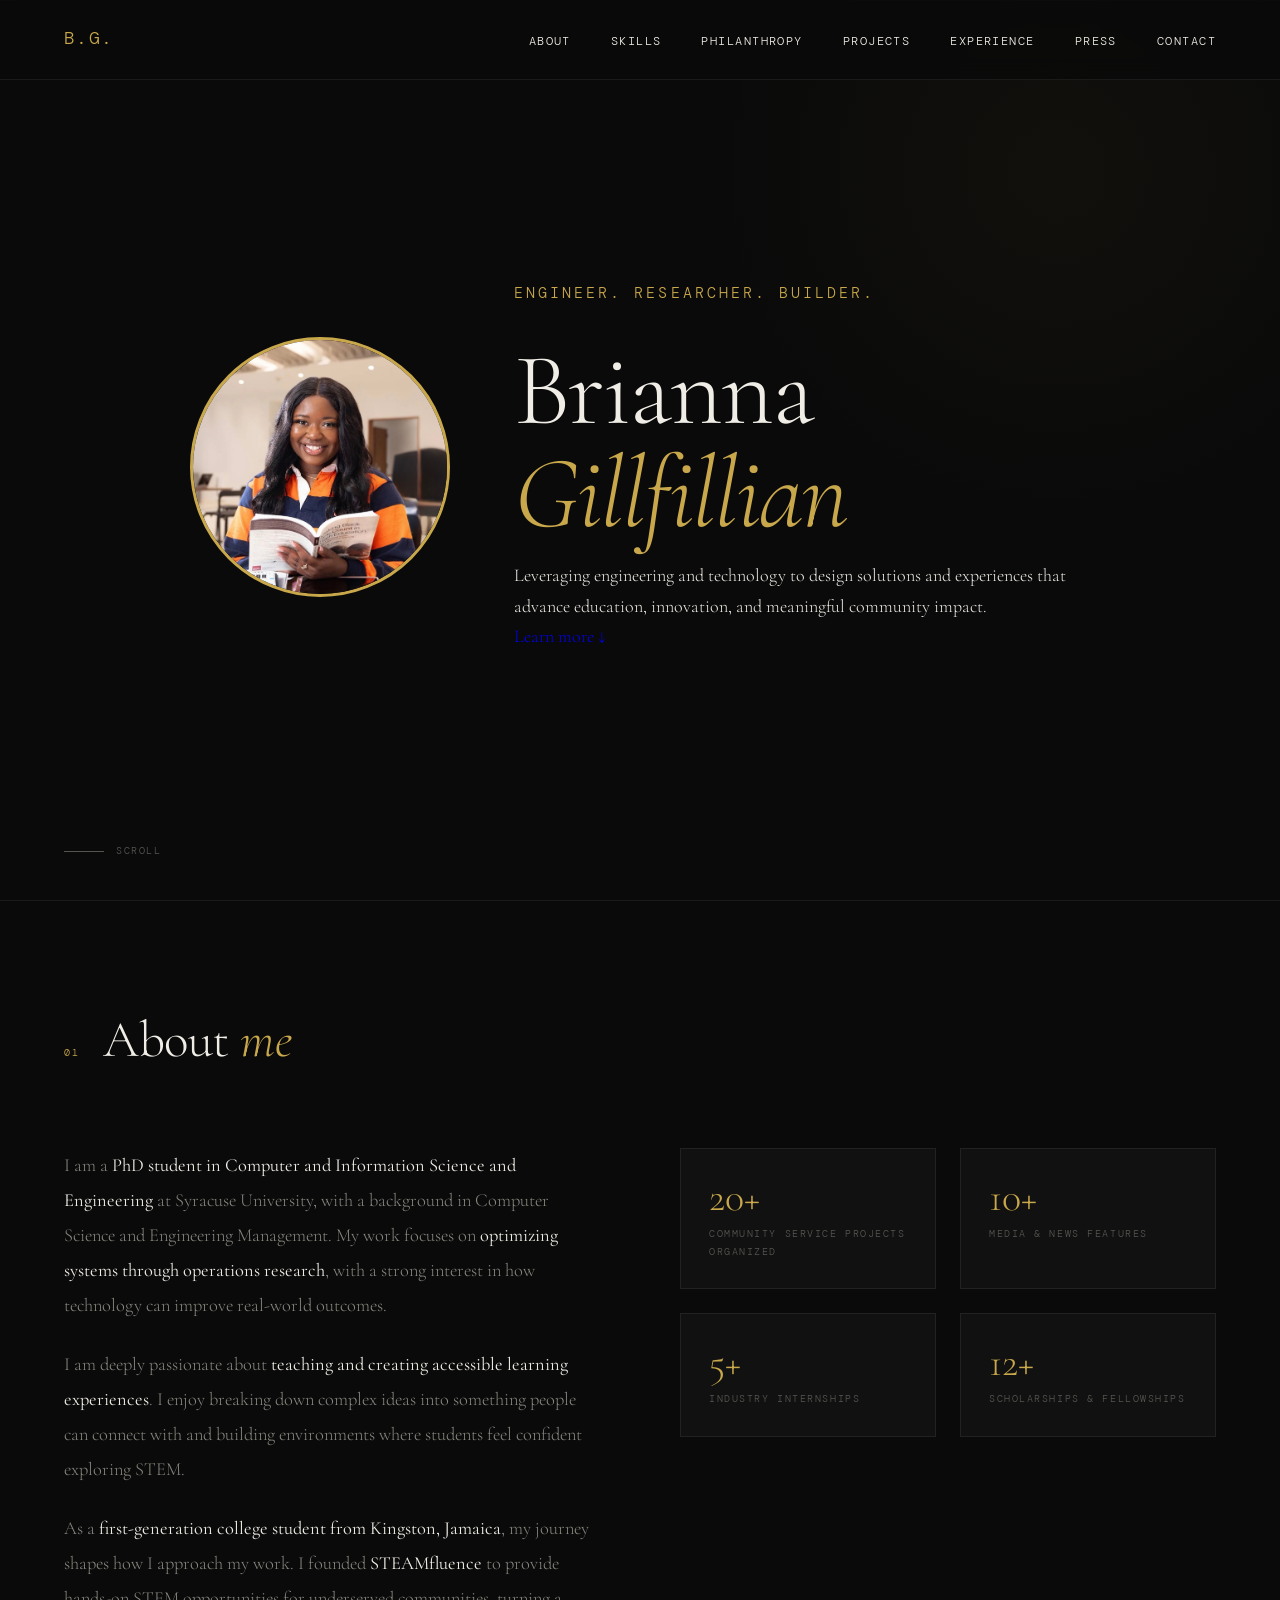
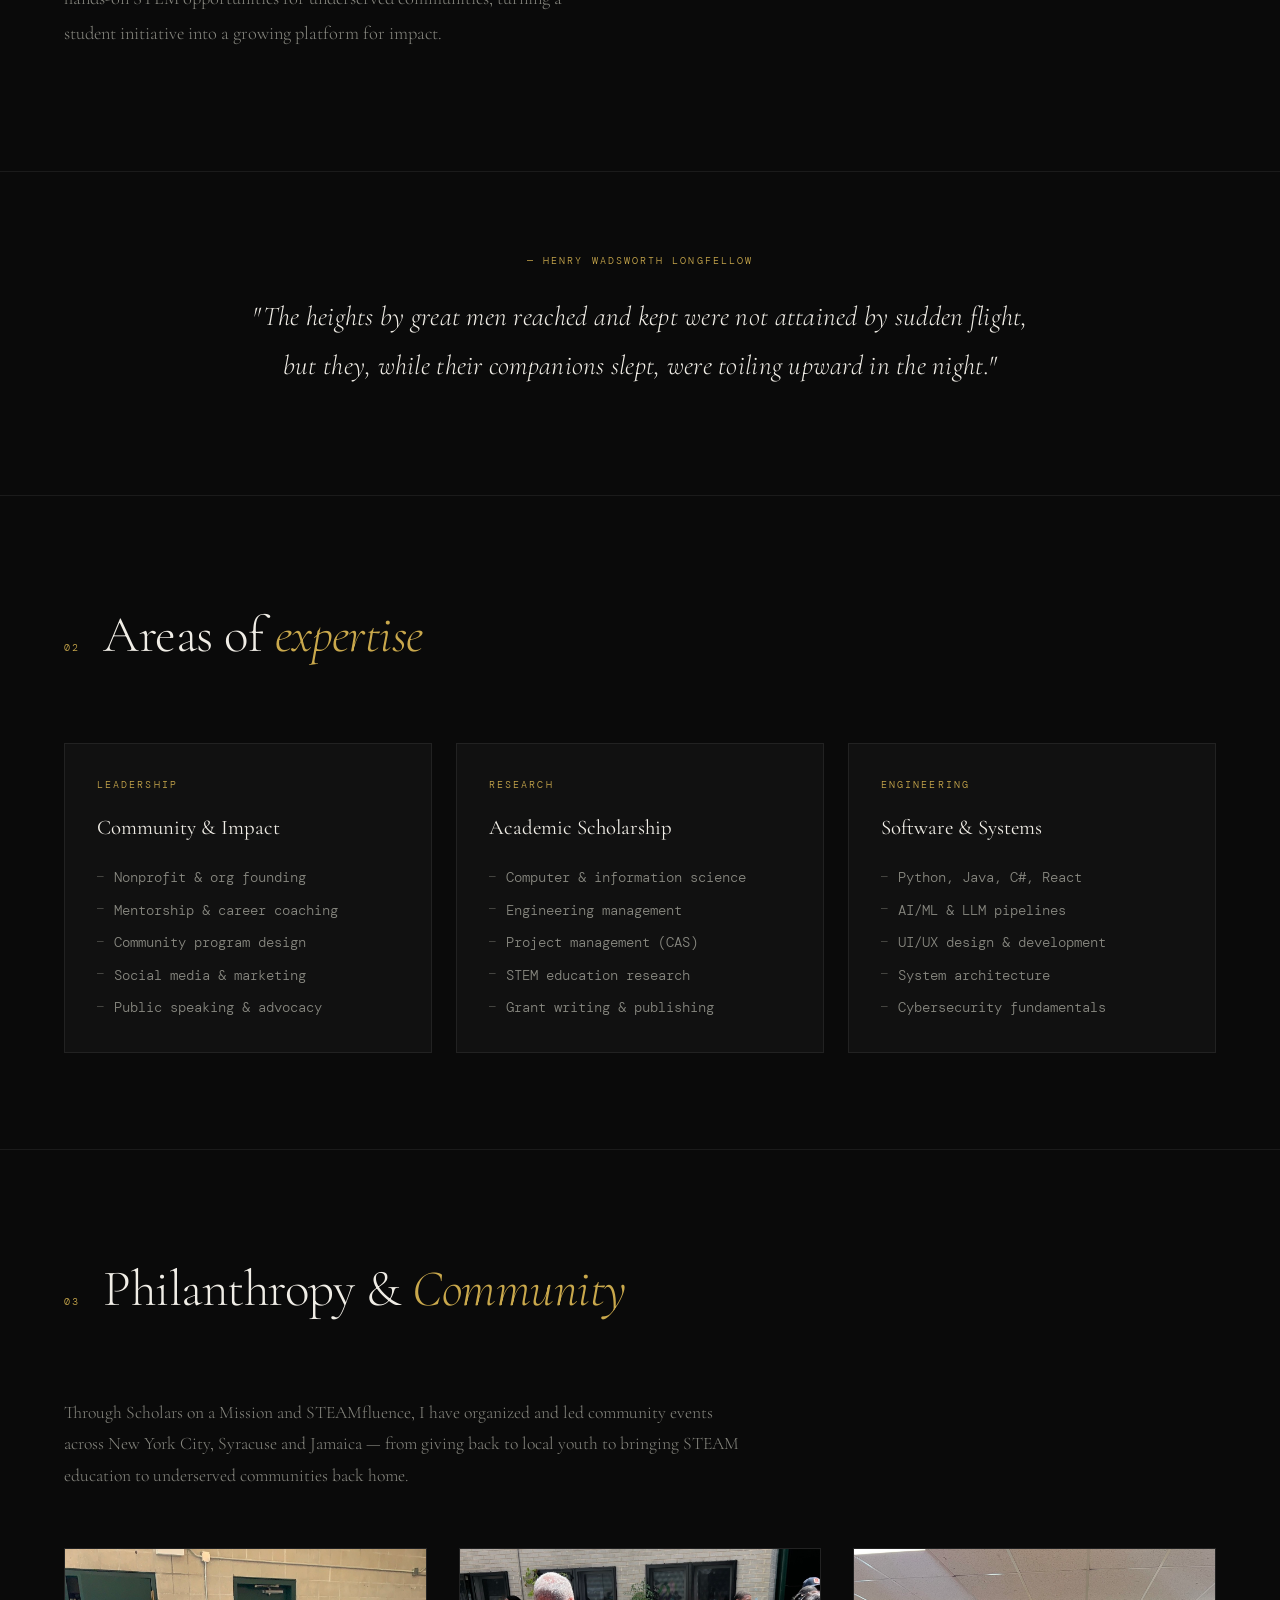
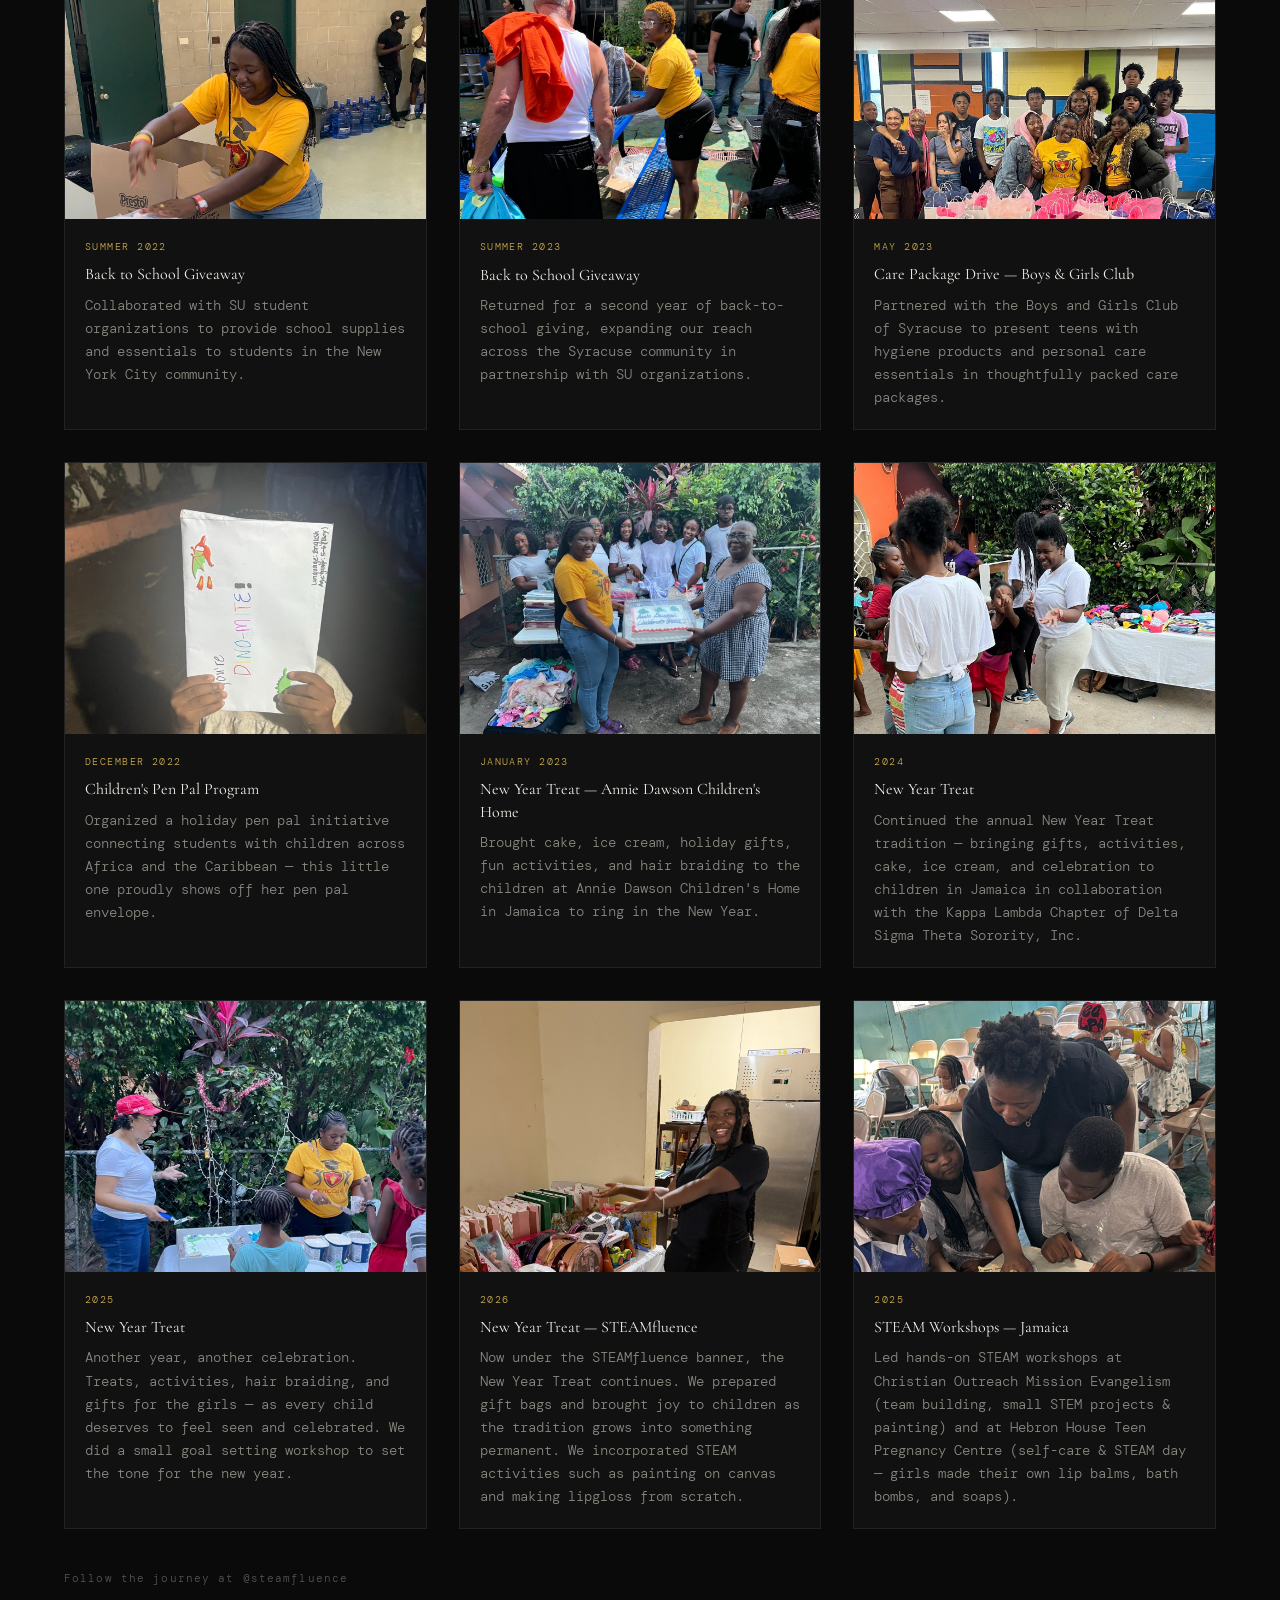
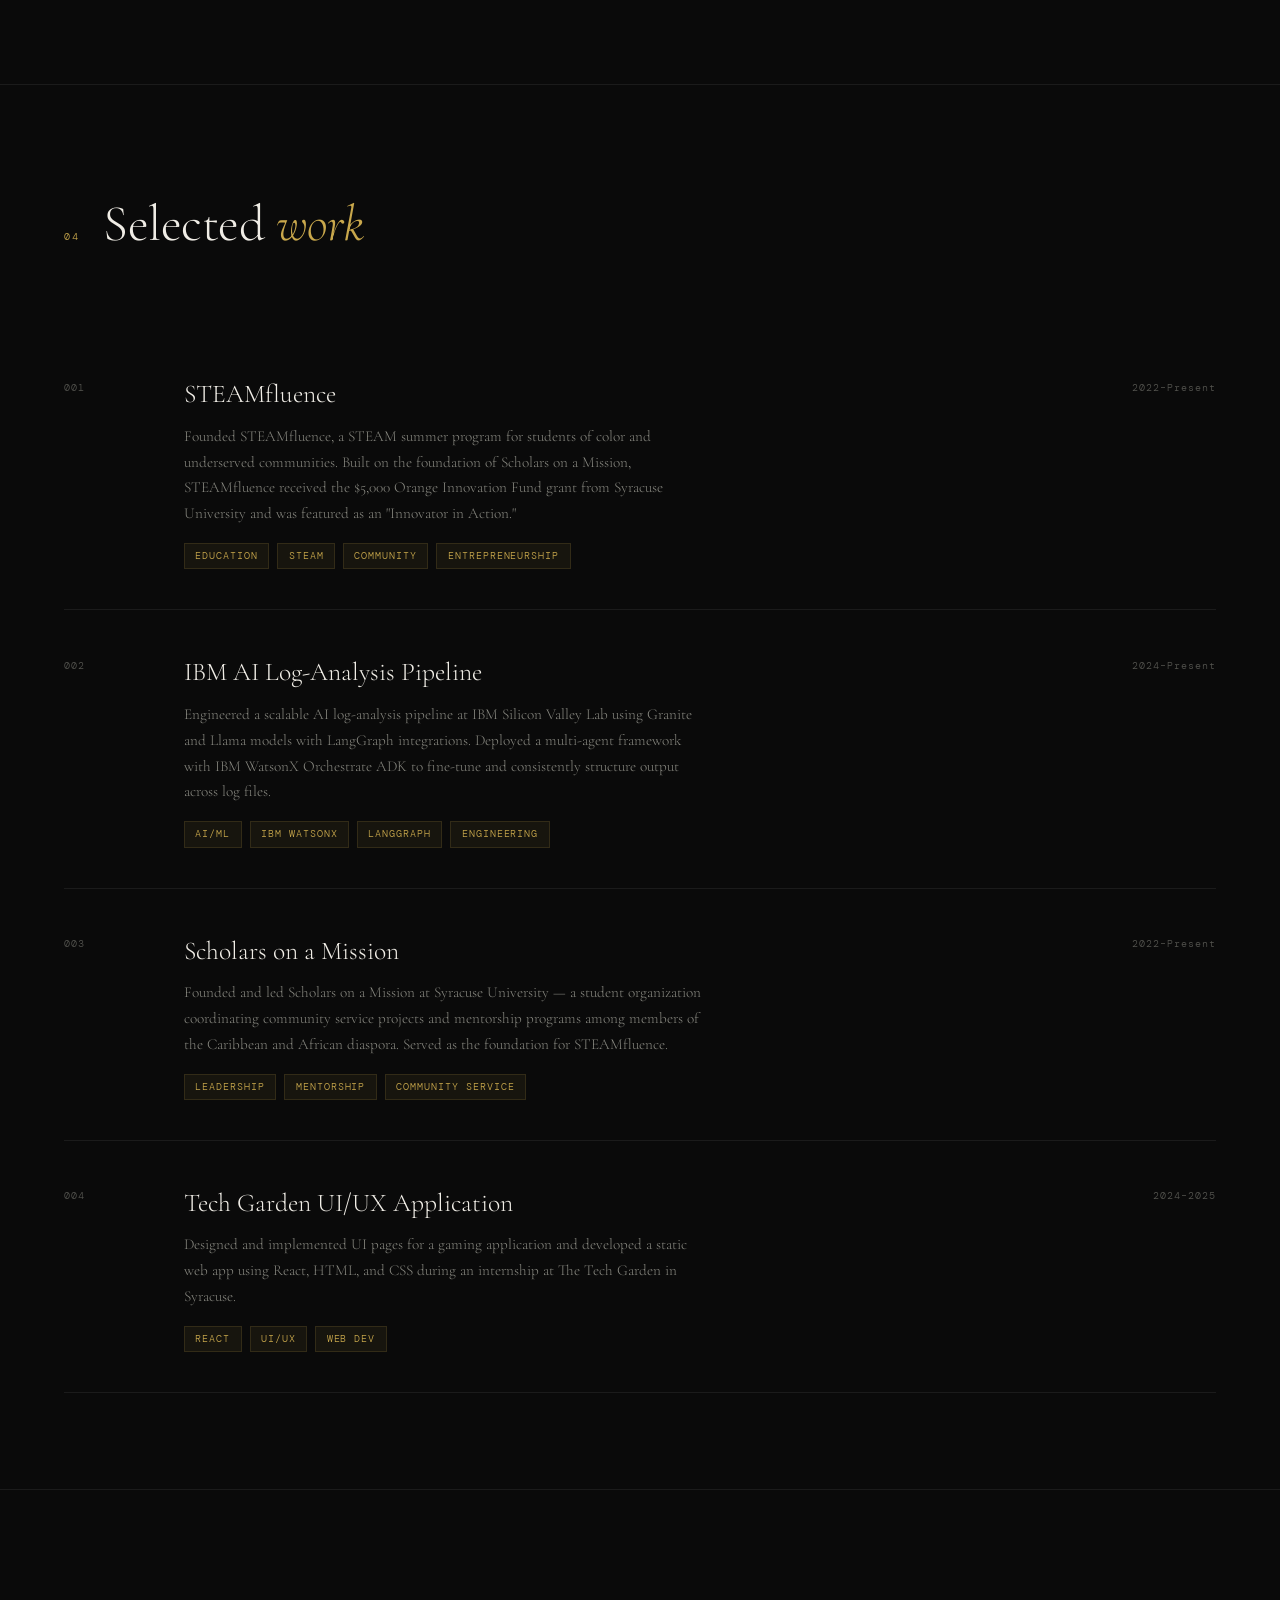
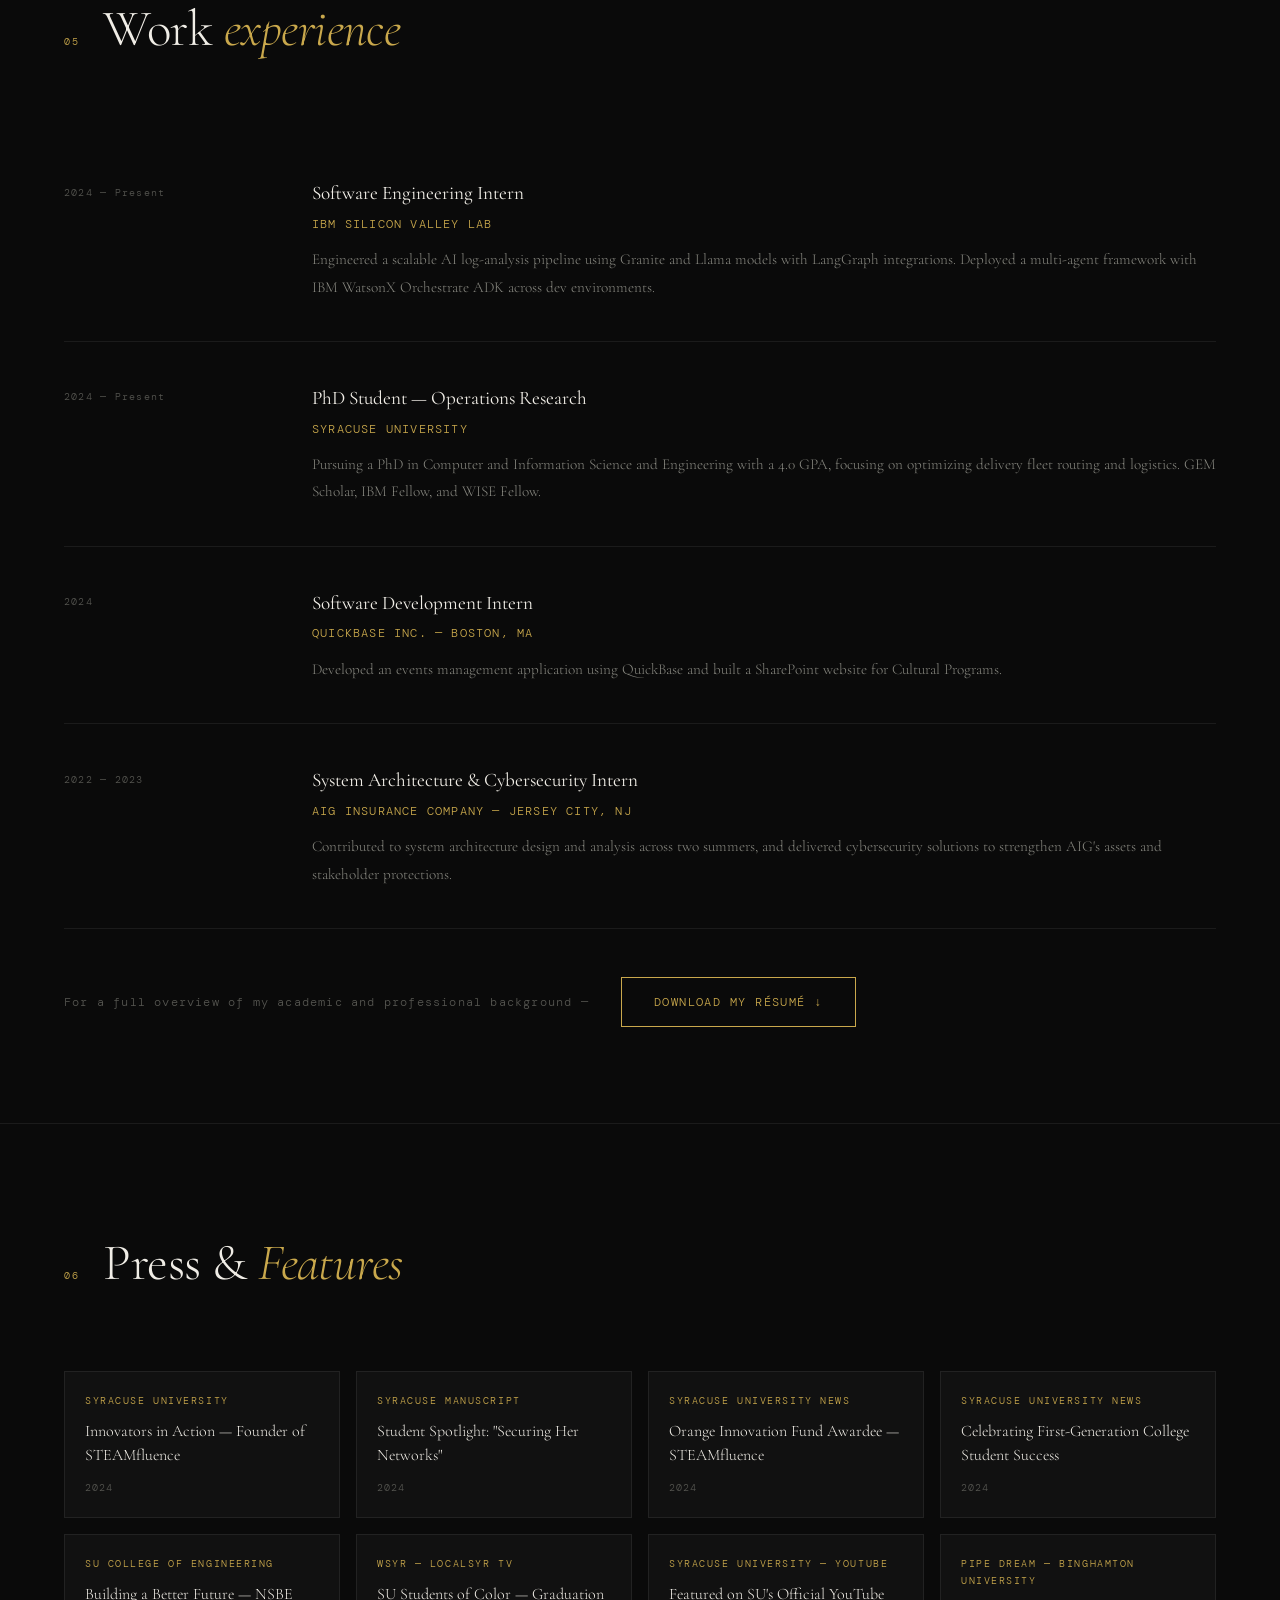
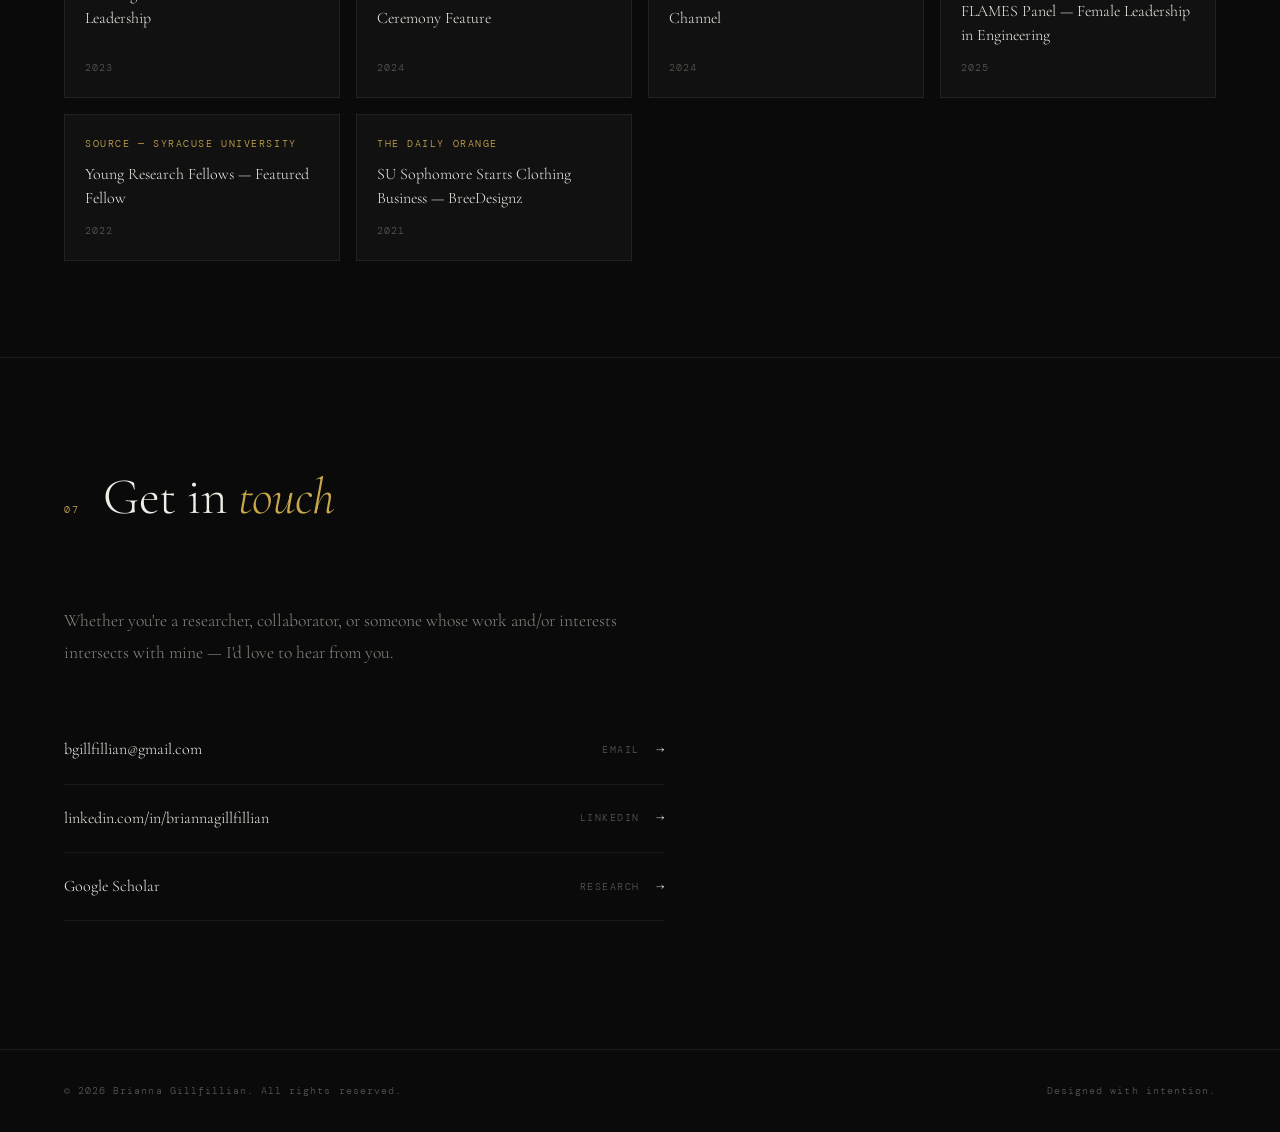
==== commit ae8228eb: "Update index.html" ====
--- a/index.html
+++ b/index.html
@@ -134,7 +134,7 @@
     <span class="section-num">03</span>
     <h2 class="section-title">Philanthropy & <em>Community</em></h2>
   </div>
-  <p class="philanthropy-intro reveal">Through Scholars on a Mission and STEAMfluence, I have organized and led community events across Syracuse and Jamaica — from giving back to local youth to bringing STEAM education to underserved communities back home.</p>
+  <p class="philanthropy-intro reveal">Through Scholars on a Mission and STEAMfluence, I have organized and led community events across New York City, Syracuse and Jamaica — from giving back to local youth to bringing STEAM education to underserved communities back home.</p>
 
   <div class="philanthropy-grid">
 
@@ -145,7 +145,7 @@
       <div class="philanthropy-caption">
         <span class="philanthropy-year">Summer 2022</span>
         <h3>Back to School Giveaway</h3>
-        <p>Collaborated with SU organizations to provide school supplies and essentials to students in the Syracuse community.</p>
+        <p>Collaborated with SU student organizations to provide school supplies and essentials to students in the New York City community.</p>
       </div>
     </div>
 
@@ -200,7 +200,7 @@
       <div class="philanthropy-caption">
         <span class="philanthropy-year">2024</span>
         <h3>New Year Treat</h3>
-        <p>Continued the annual New Year Treat tradition — bringing gifts, activities, cake, ice cream, and celebration to children in Jamaica in collaboration with the Kappa Lambda Chapter of Delta Sigma Theta.</p>
+        <p>Continued the annual New Year Treat tradition — bringing gifts, activities, cake, ice cream, and celebration to children in Jamaica in collaboration with the Kappa Lambda Chapter of Delta Sigma Theta Sorority, Inc.</p>
       </div>
     </div>
 
@@ -211,7 +211,7 @@
       <div class="philanthropy-caption">
         <span class="philanthropy-year">2025</span>
         <h3>New Year Treat</h3>
-        <p>Another year, another celebration. Treats, activities, hair braiding, and gifts for the kids — because every child deserves to feel seen and celebrated.</p>
+        <p>Another year, another celebration. Treats, activities, hair braiding, and gifts for the girls — as every child deserves to feel seen and celebrated. We did a small goal setting workshop to set the tone for the new year.</p>
       </div>
     </div>
 
@@ -222,7 +222,7 @@
       <div class="philanthropy-caption">
         <span class="philanthropy-year">2026</span>
         <h3>New Year Treat — STEAMfluence</h3>
-        <p>Now under the STEAMfluence banner, the New Year Treat continues — preparing gift bags and bringing joy to children as the tradition grows into something permanent.</p>
+        <p>Now under the STEAMfluence banner, the New Year Treat continues. We prepared gift bags and brought joy to children as the tradition grows into something permanent. We incorporated STEAM activities such as painting on canvas and making lipgloss from scratch.</p>
       </div>
     </div>
 
@@ -241,8 +241,7 @@
 
   <p class="philanthropy-social reveal">
     Follow the journey at
-    <a href="https://instagram.com/steamfluence" target="_blank">@steamfluence</a> &
-    <a href="https://instagram.com/soamfoundationsu" target="_blank">@soamfoundationsu</a>
+    <a href="https://instagram.com/steamfluence" target="_blank">@steamfluence</a>
   </p>
 </section>
 
@@ -435,10 +434,10 @@
     <h2 class="section-title">Get in <em>touch</em></h2>
   </div>
   <div class="contact-inner">
-    <p class="contact-intro reveal">Whether you're a researcher, collaborator, or someone whose work intersects with mine — I'd love to hear from you.</p>
+    <p class="contact-intro reveal">Whether you're a researcher, collaborator, or someone whose work and/or interests intersects with mine — I'd love to hear from you.</p>
     <div class="contact-links reveal">
-      <a href="mailto:brianna@briannagillfillian.com" class="contact-link">
-        <span>brianna@briannagillfillian.com</span>
+      <a href="mailto:bgillfillian@gmail.com" class="contact-link">
+        <span>bgillfillian@gmail.com</span>
         <div style="display:flex;align-items:center;gap:1rem">
           <span class="contact-link-label">Email</span>
           <span class="arrow">→</span>
--- a/css/style.css
+++ b/css/style.css
@@ -662,7 +662,7 @@
 
 .press-tile-outlet {
   font-family: var(--font-mono);
-  font-size: 0.6rem;
+  font-size: 0.65rem;
   letter-spacing: 0.15em;
   text-transform: uppercase;
   color: var(--gold);
@@ -671,17 +671,17 @@
 }
 
 .press-tile-title {
-  font-size: 0.9rem;
+  font-size: 1rem;
   font-weight: 300;
   color: var(--text);
-  line-height: 1.4;
+  line-height: 1.5;
   flex: 1;
   margin-bottom: 0.75rem;
 }
 
 .press-tile-year {
   font-family: var(--font-mono);
-  font-size: 0.6rem;
+  font-size: 0.65rem;
   color: var(--text-dim);
   letter-spacing: 0.1em;
   display: block;
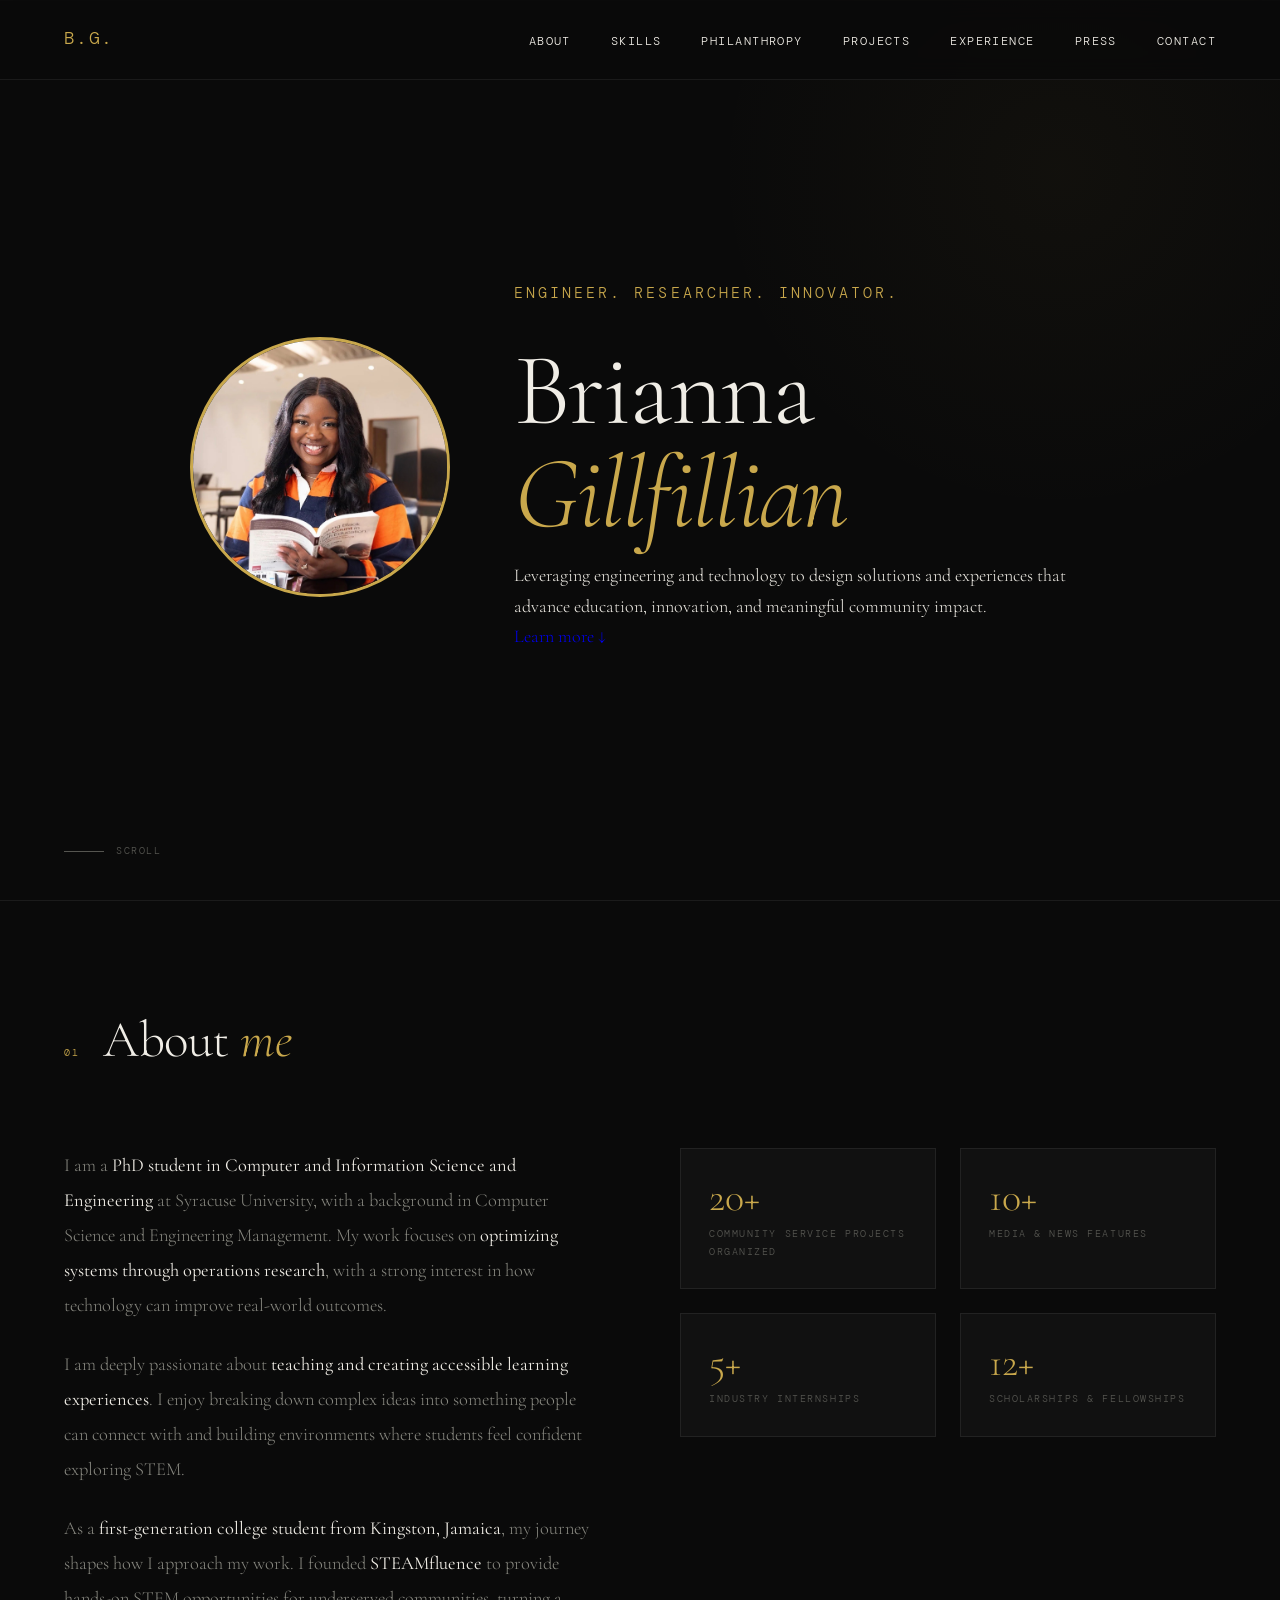
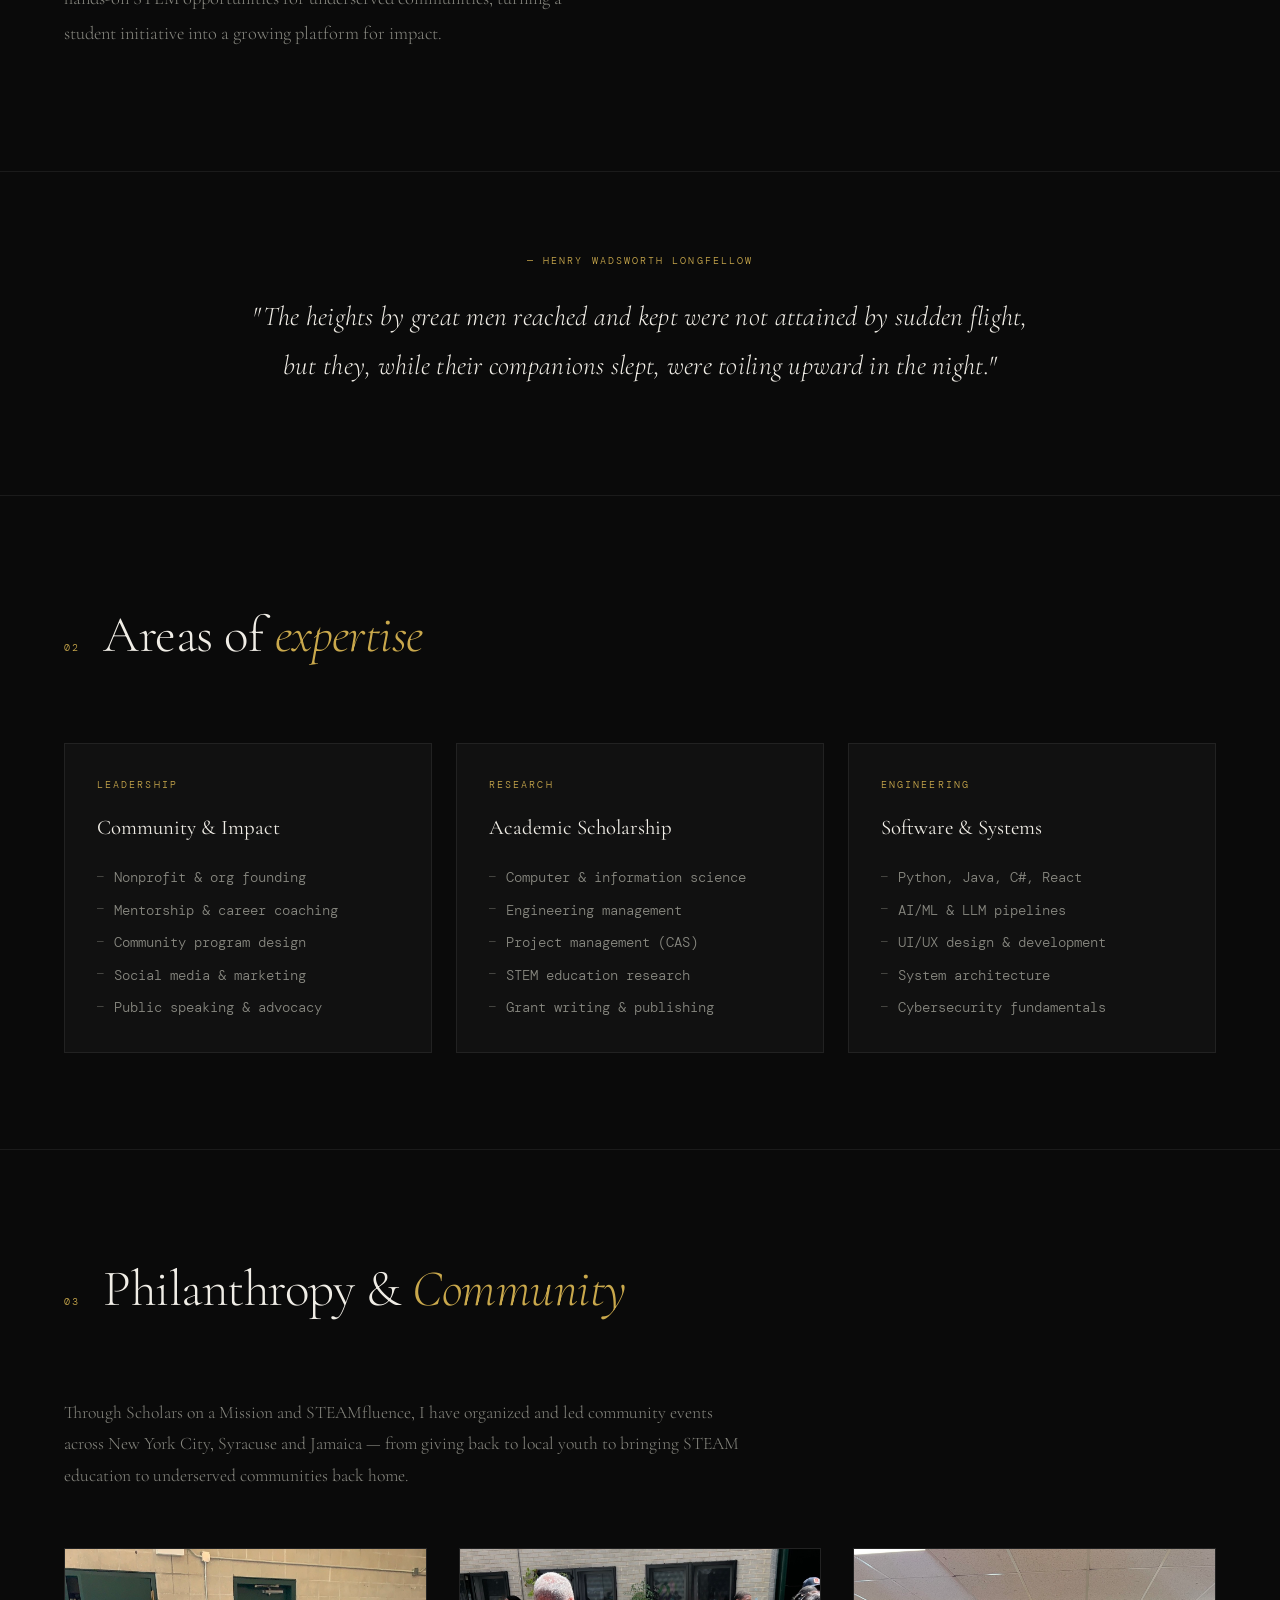
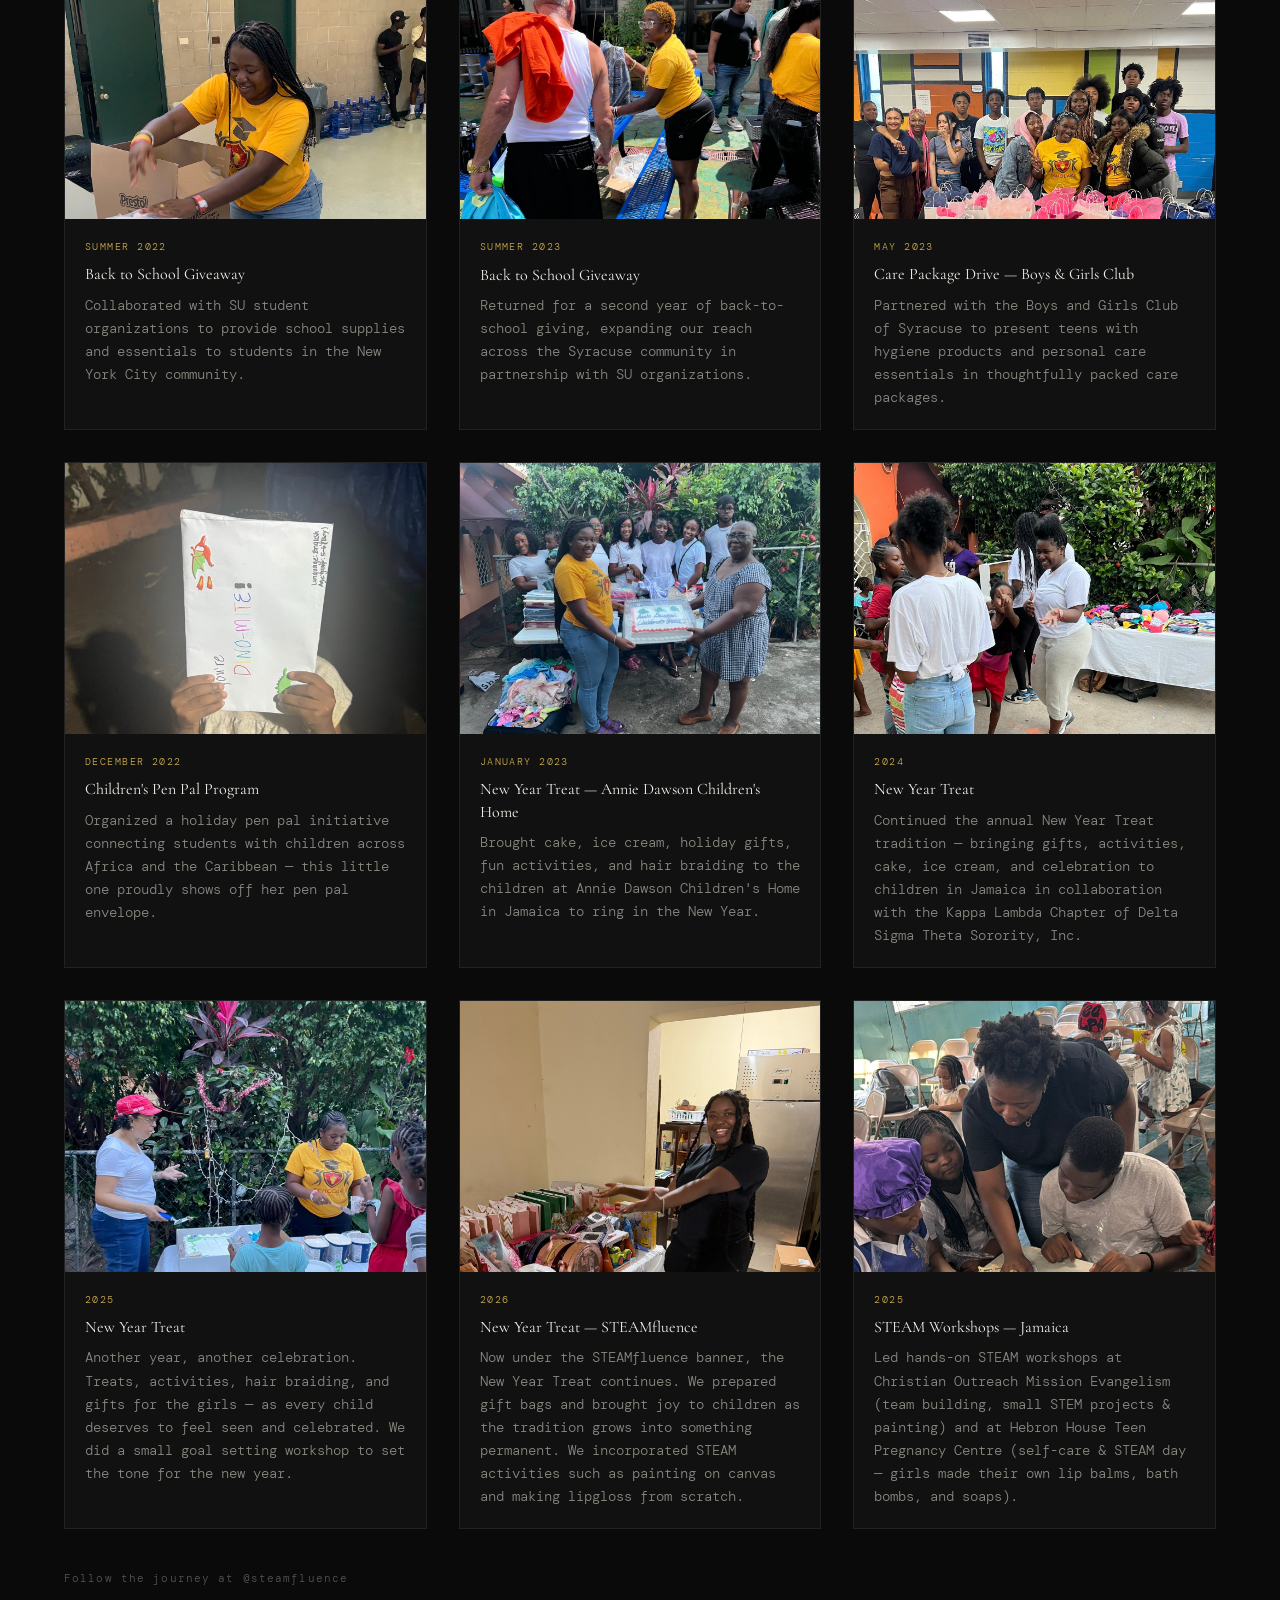
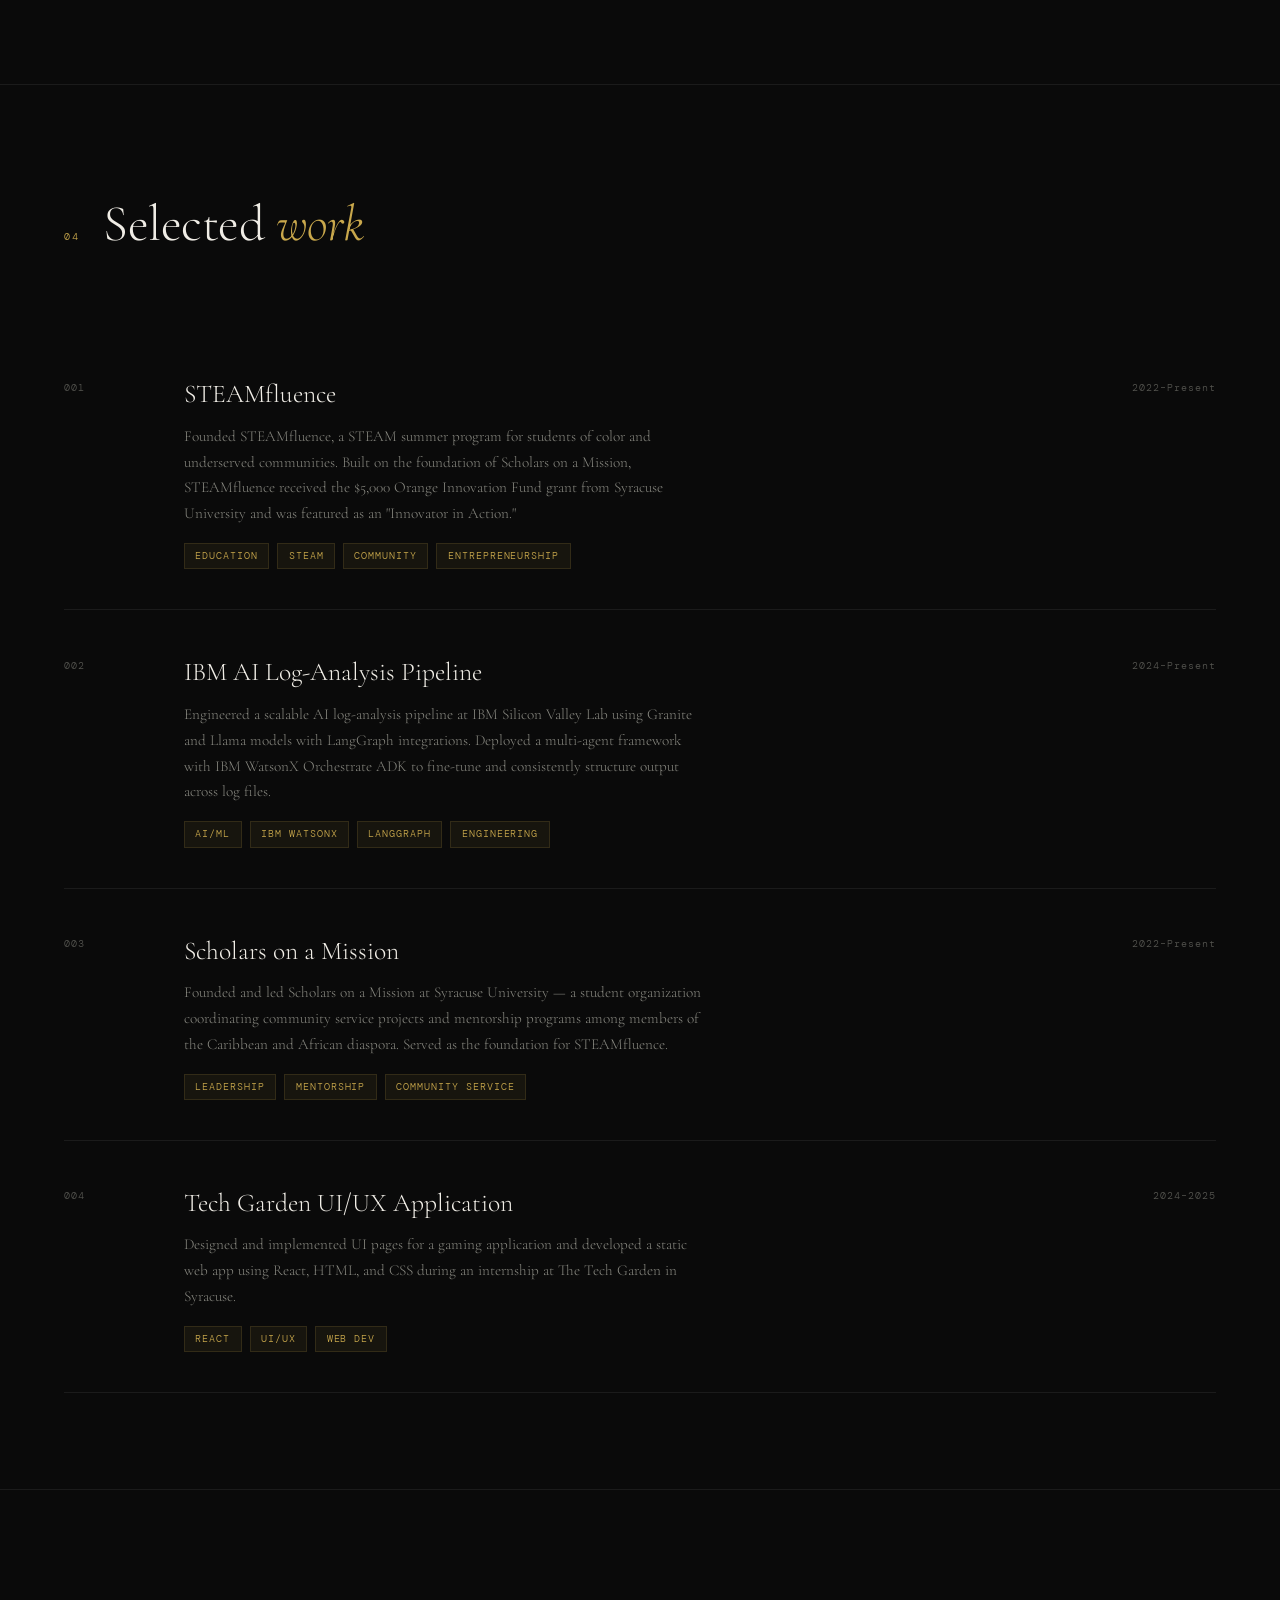
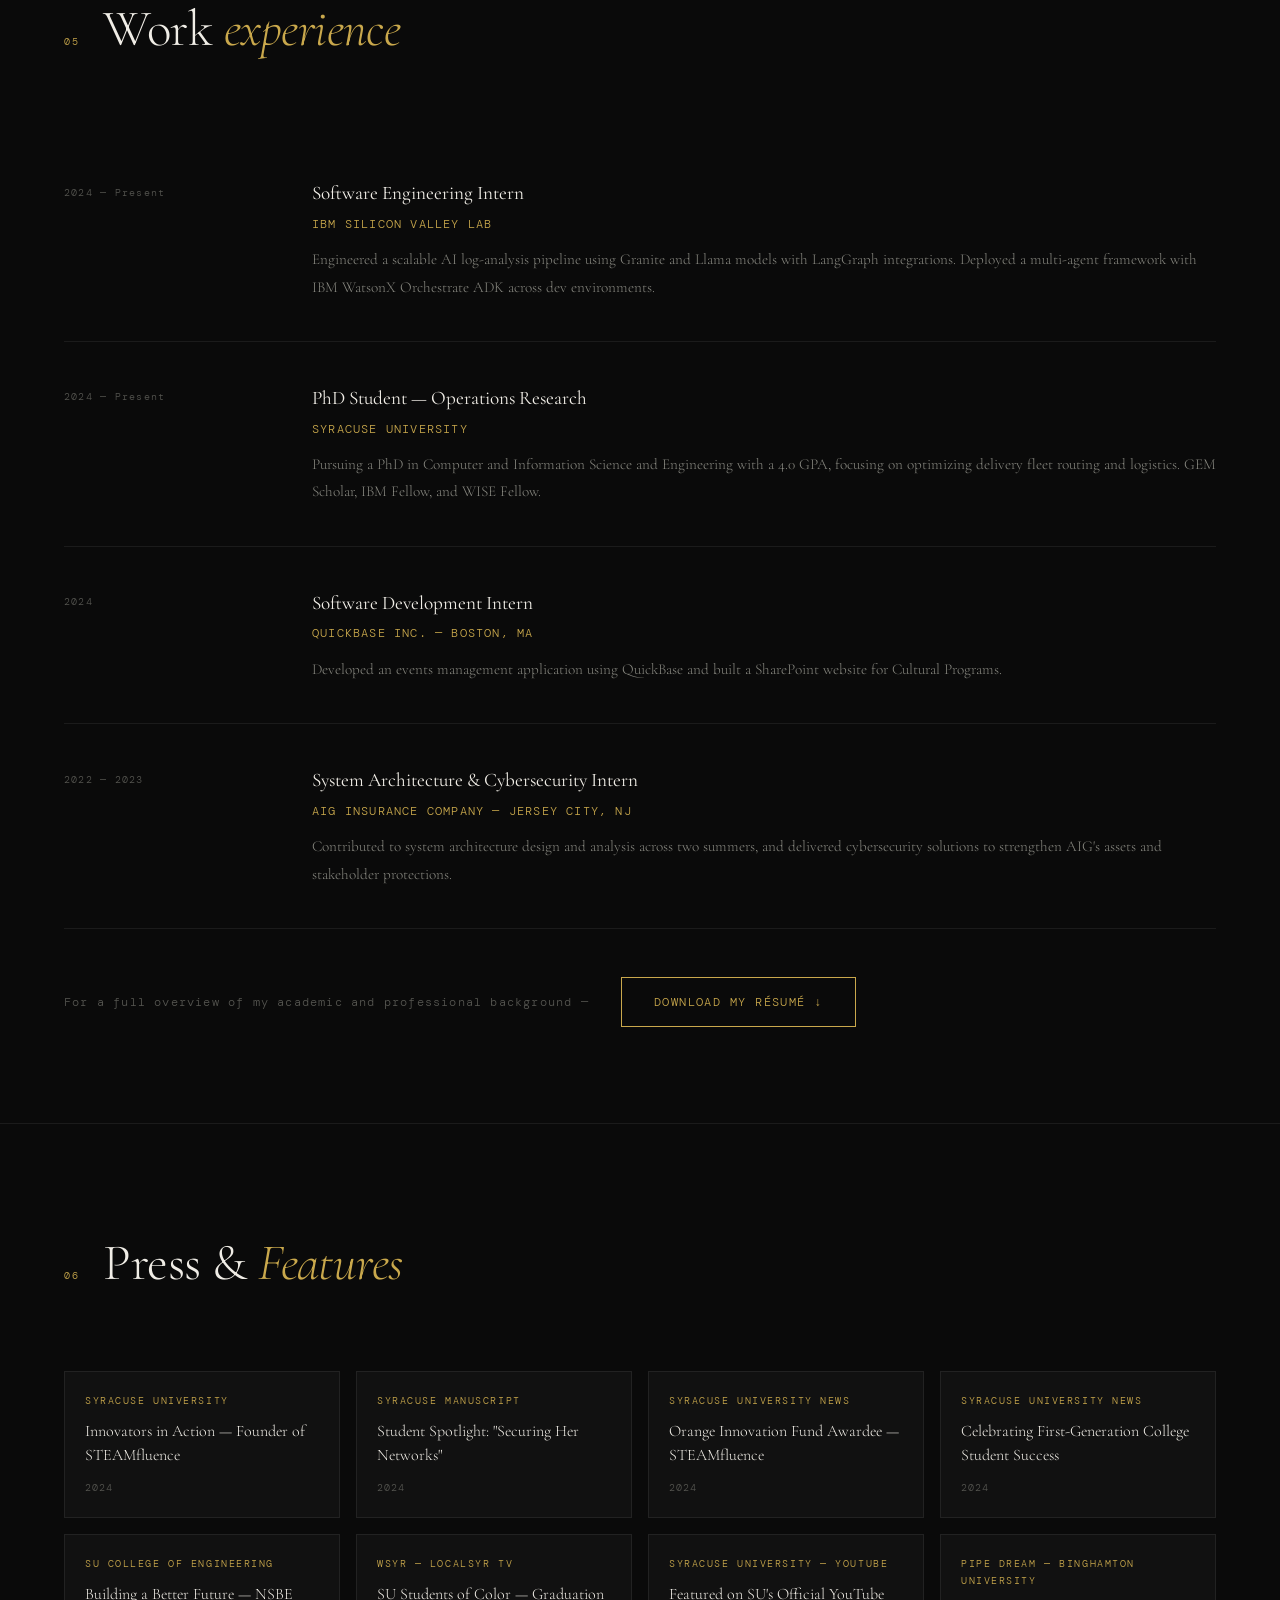
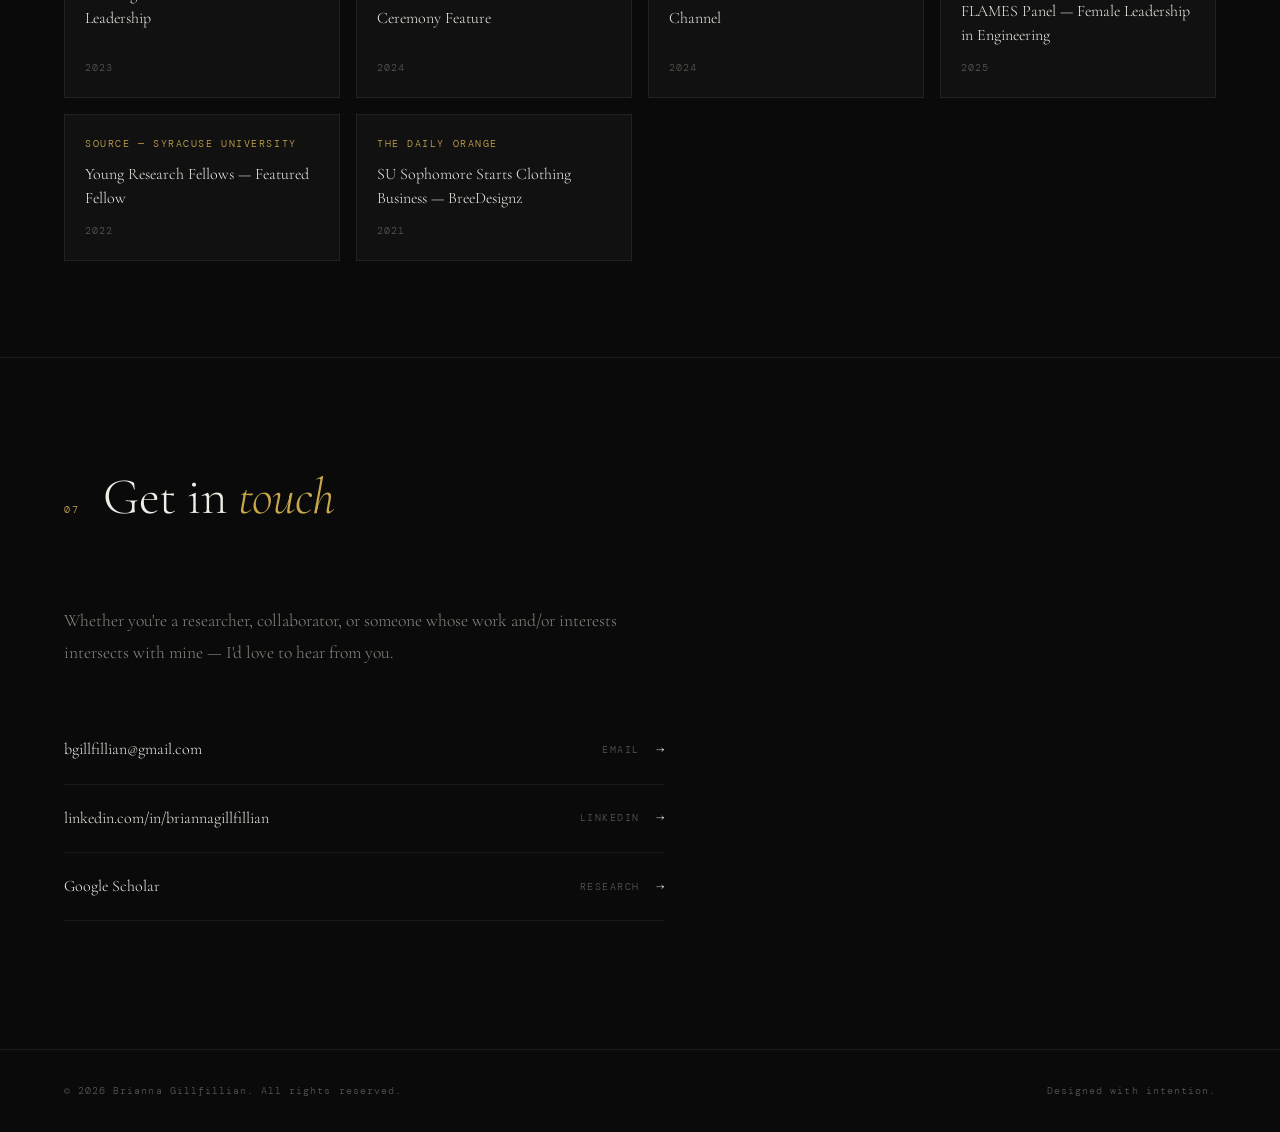
==== commit 618df37f: "Update index.html" ====
--- a/index.html
+++ b/index.html
@@ -32,7 +32,7 @@
       class="hero-photo"
     >
     <div style="flex:1;min-width:280px;">
-      <p class="hero-label">Engineer. Researcher. Builder.</p>
+      <p class="hero-label">Engineer. Researcher. Innovator.</p>
       <h1 class="hero-name">Brianna<br><em>Gillfillian</em></h1>
       <p class="hero-tagline">Leveraging engineering and technology to design solutions and experiences that advance education, innovation, and meaningful community impact.</p>
       <a href="#about" class="hero-cta">Learn more ↓</a>
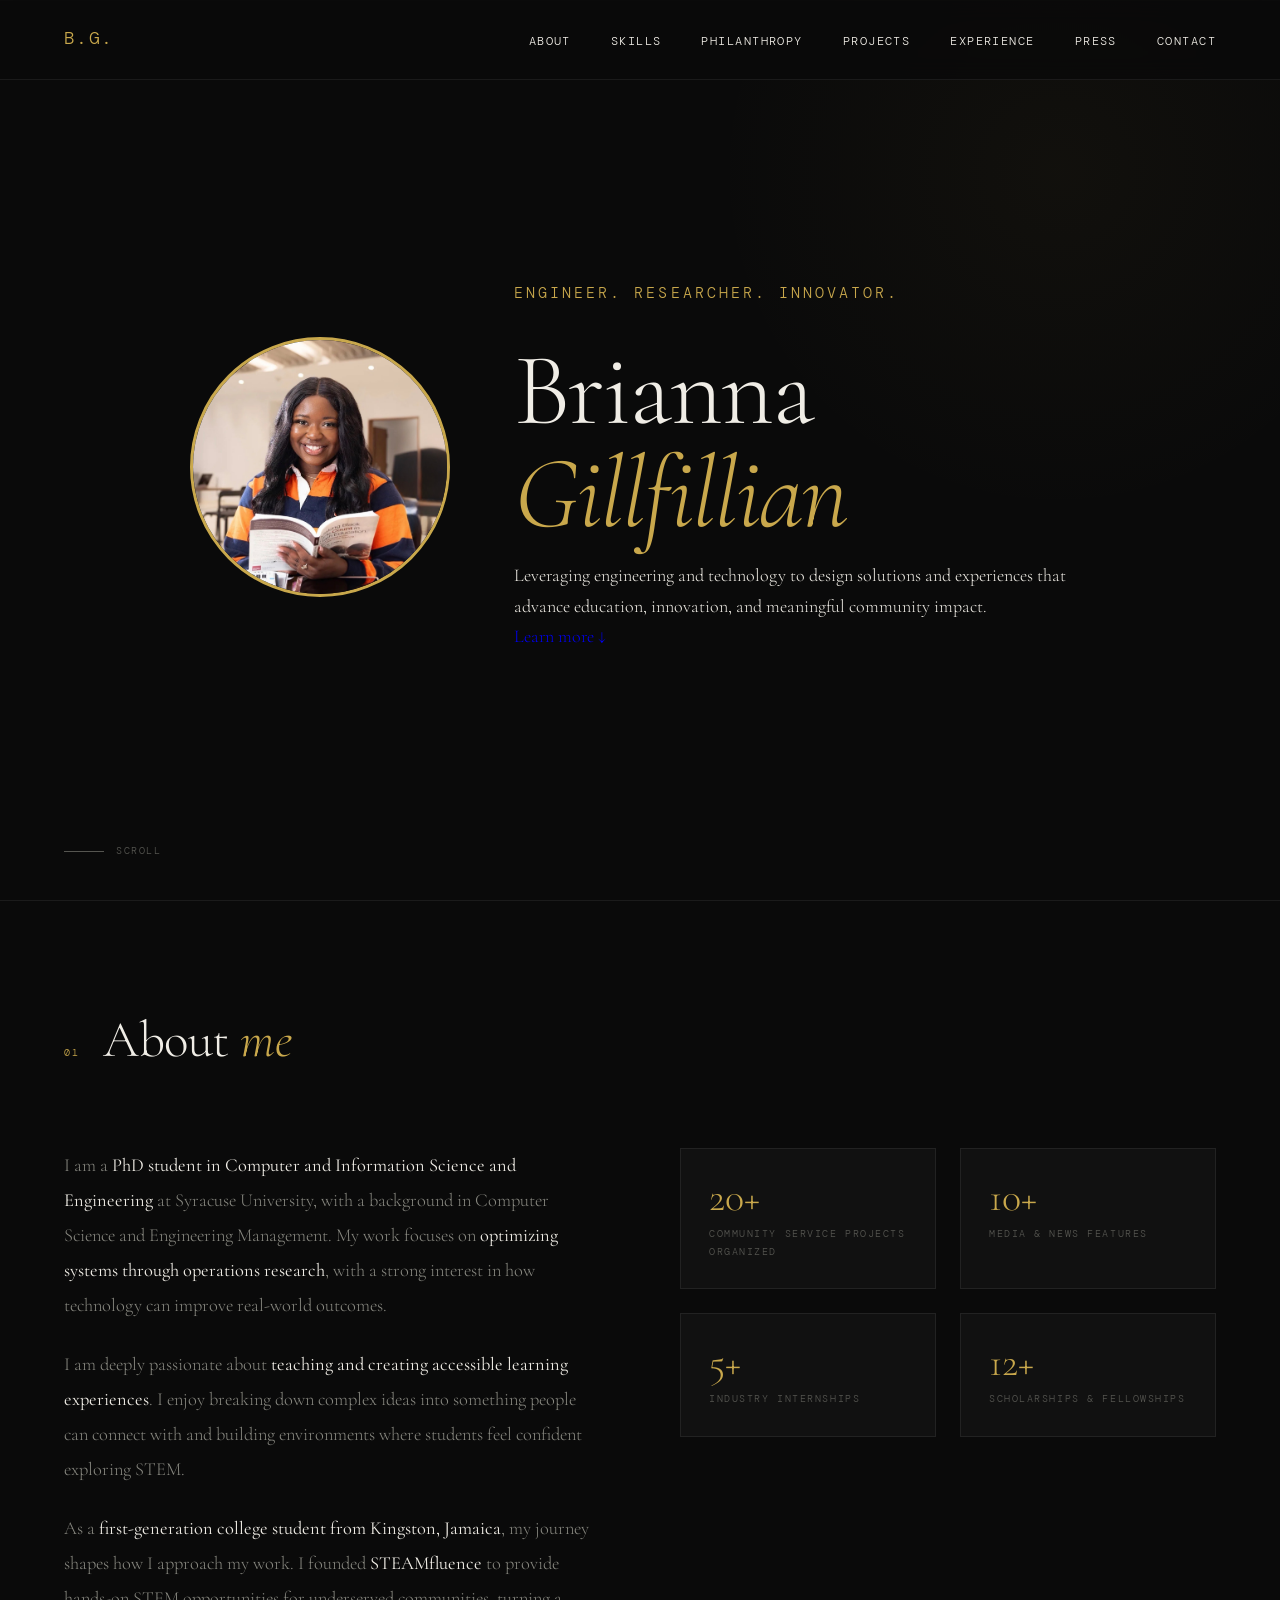
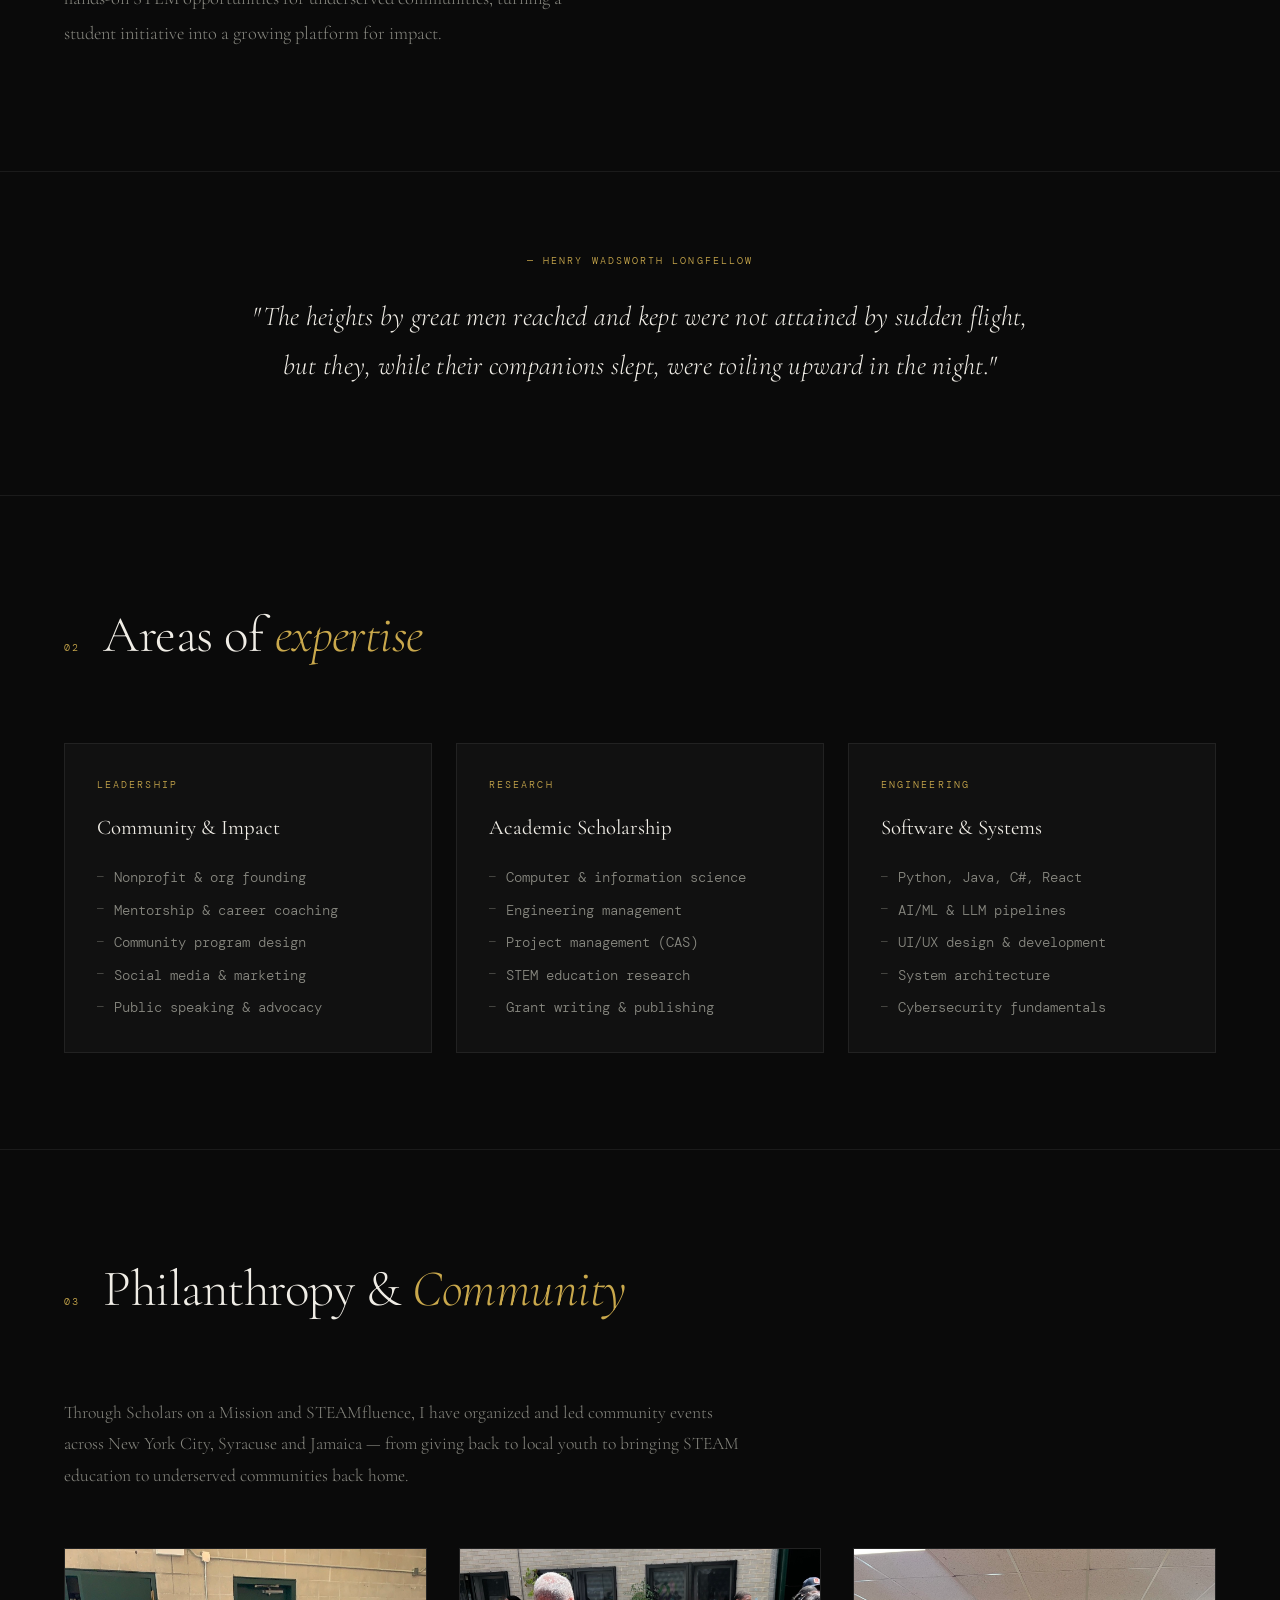
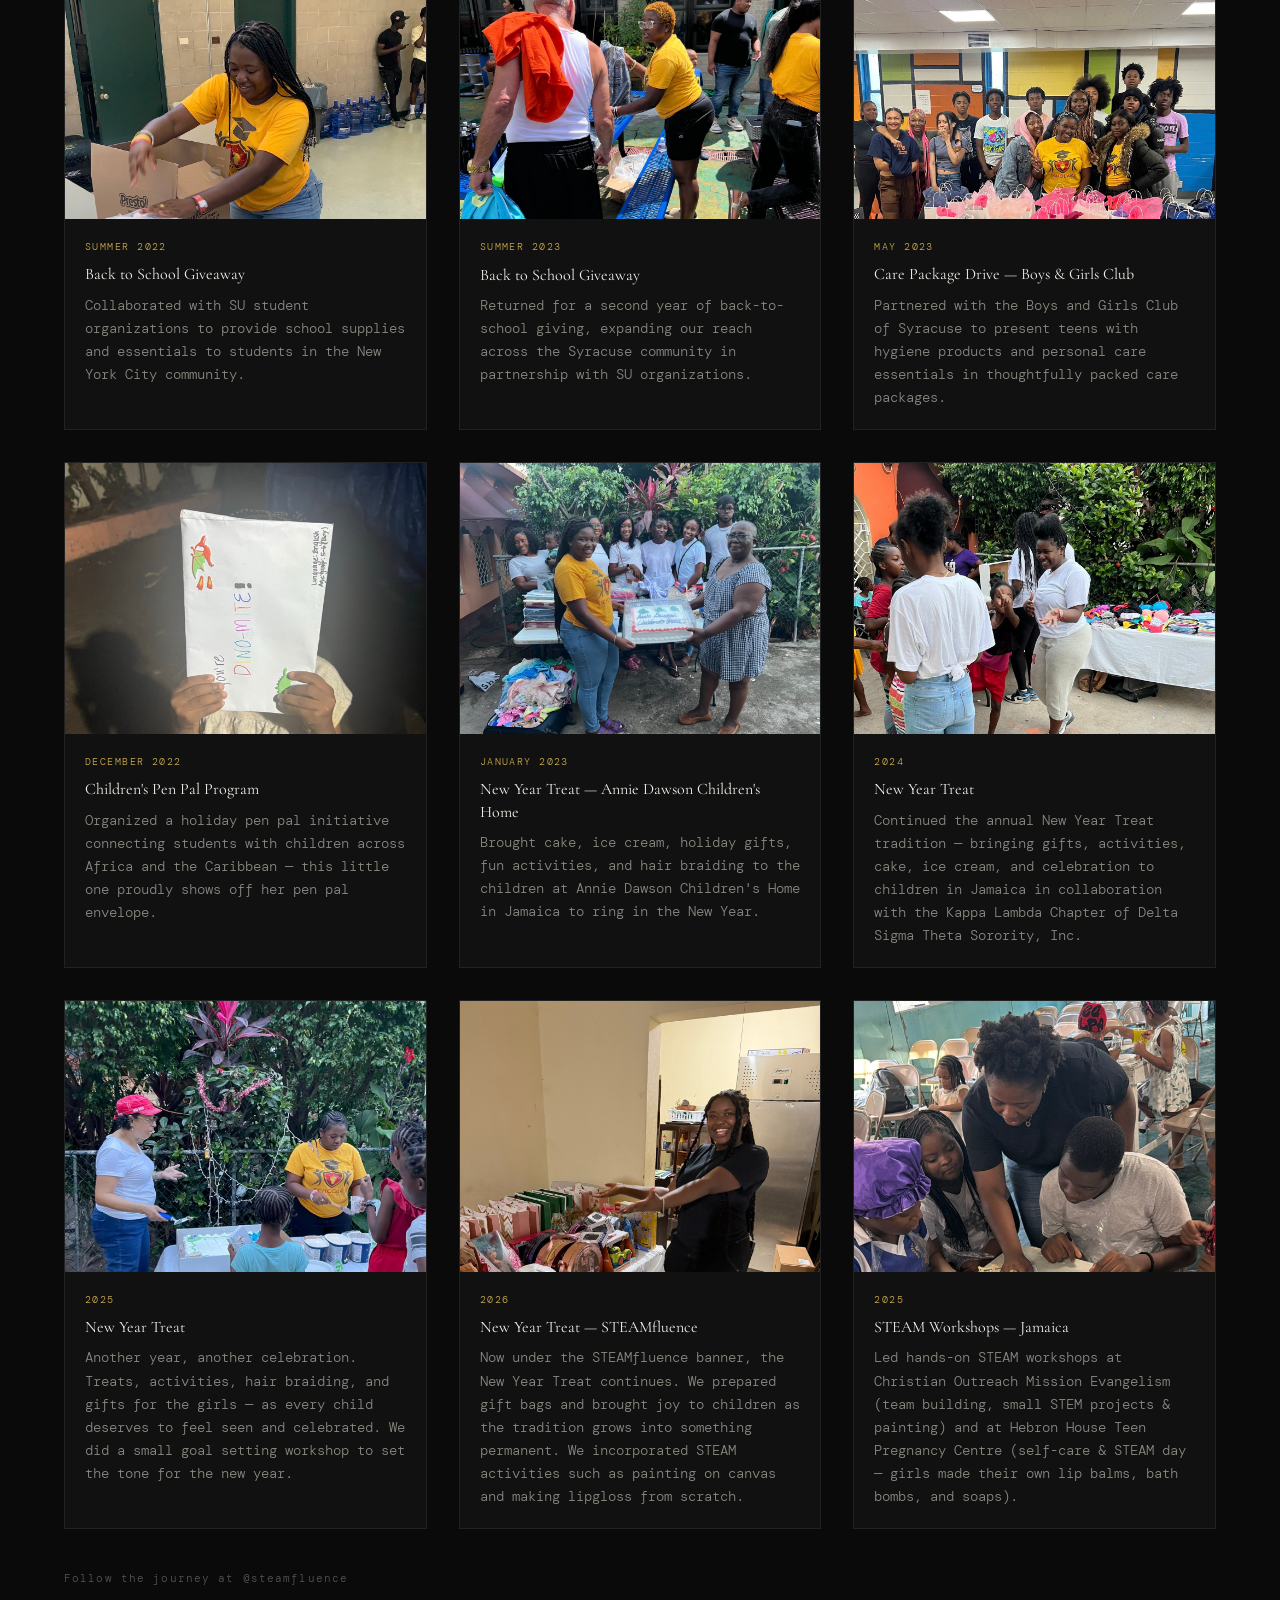
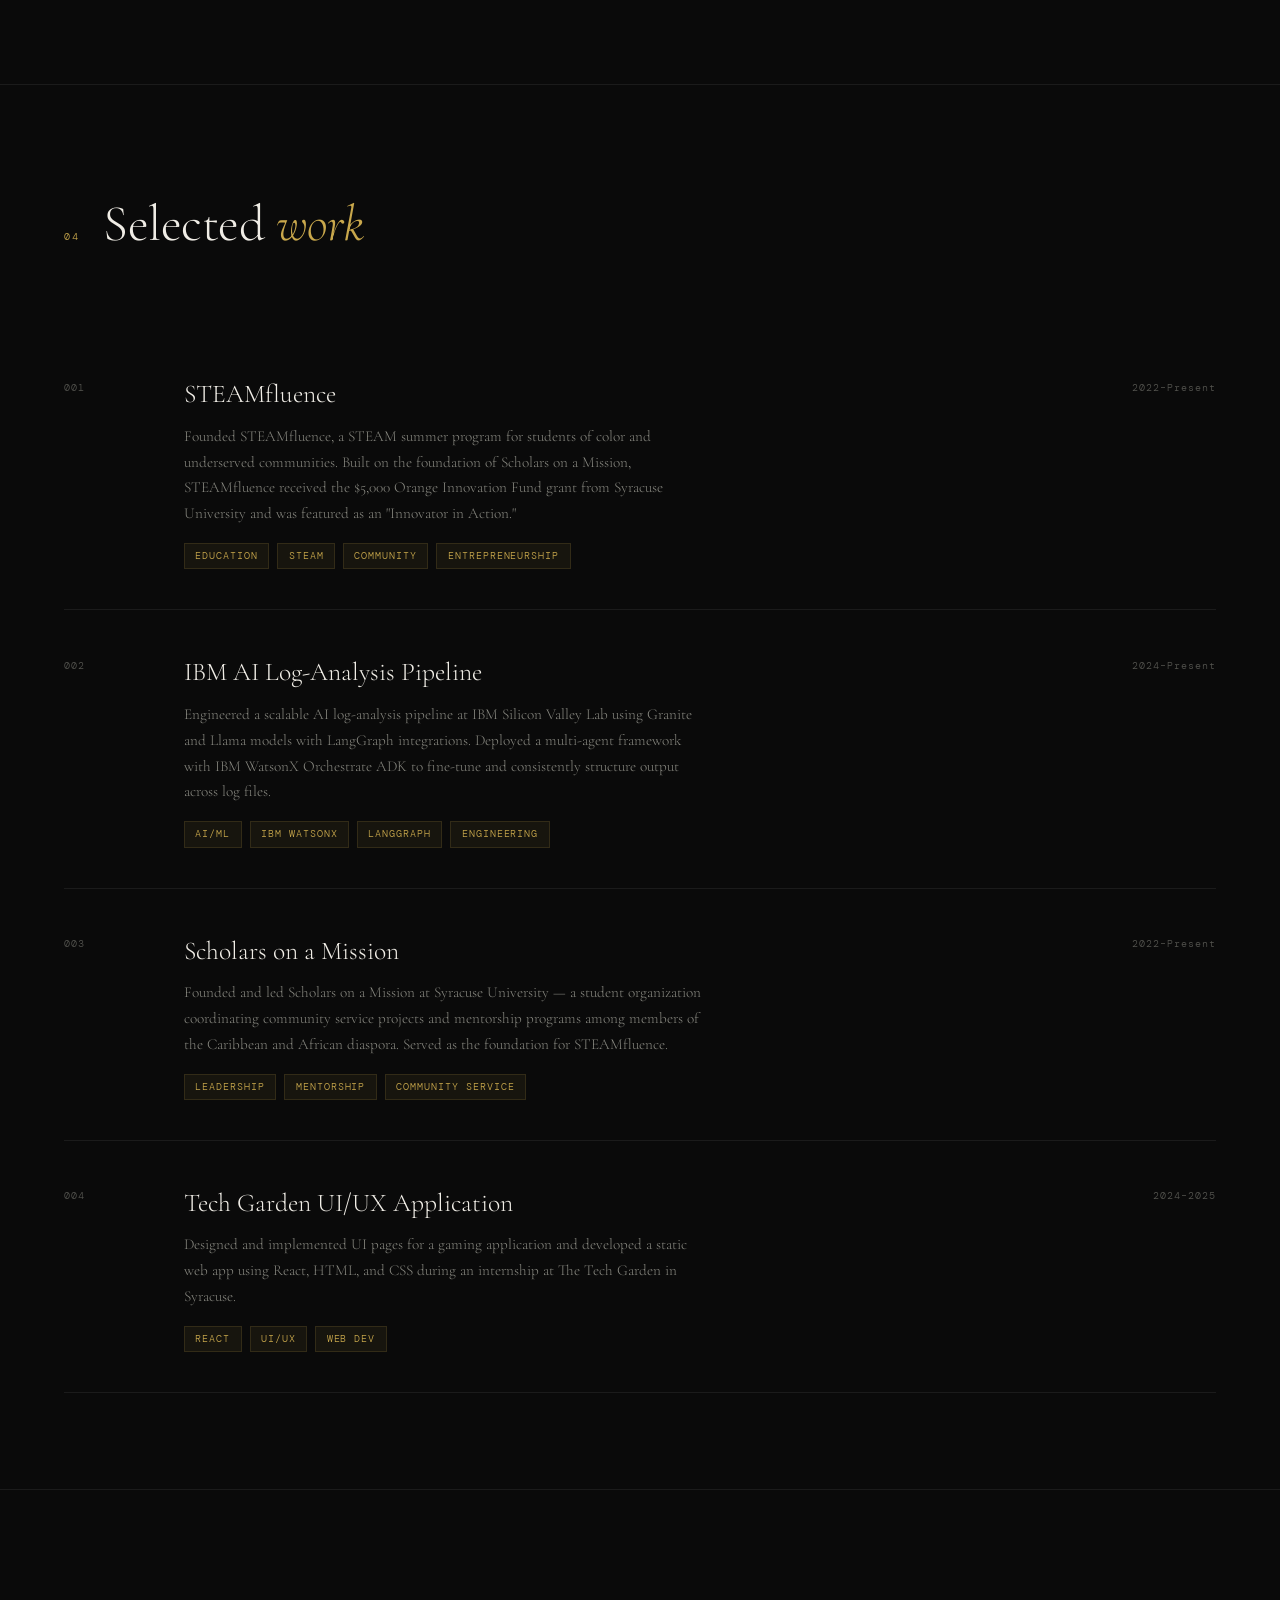
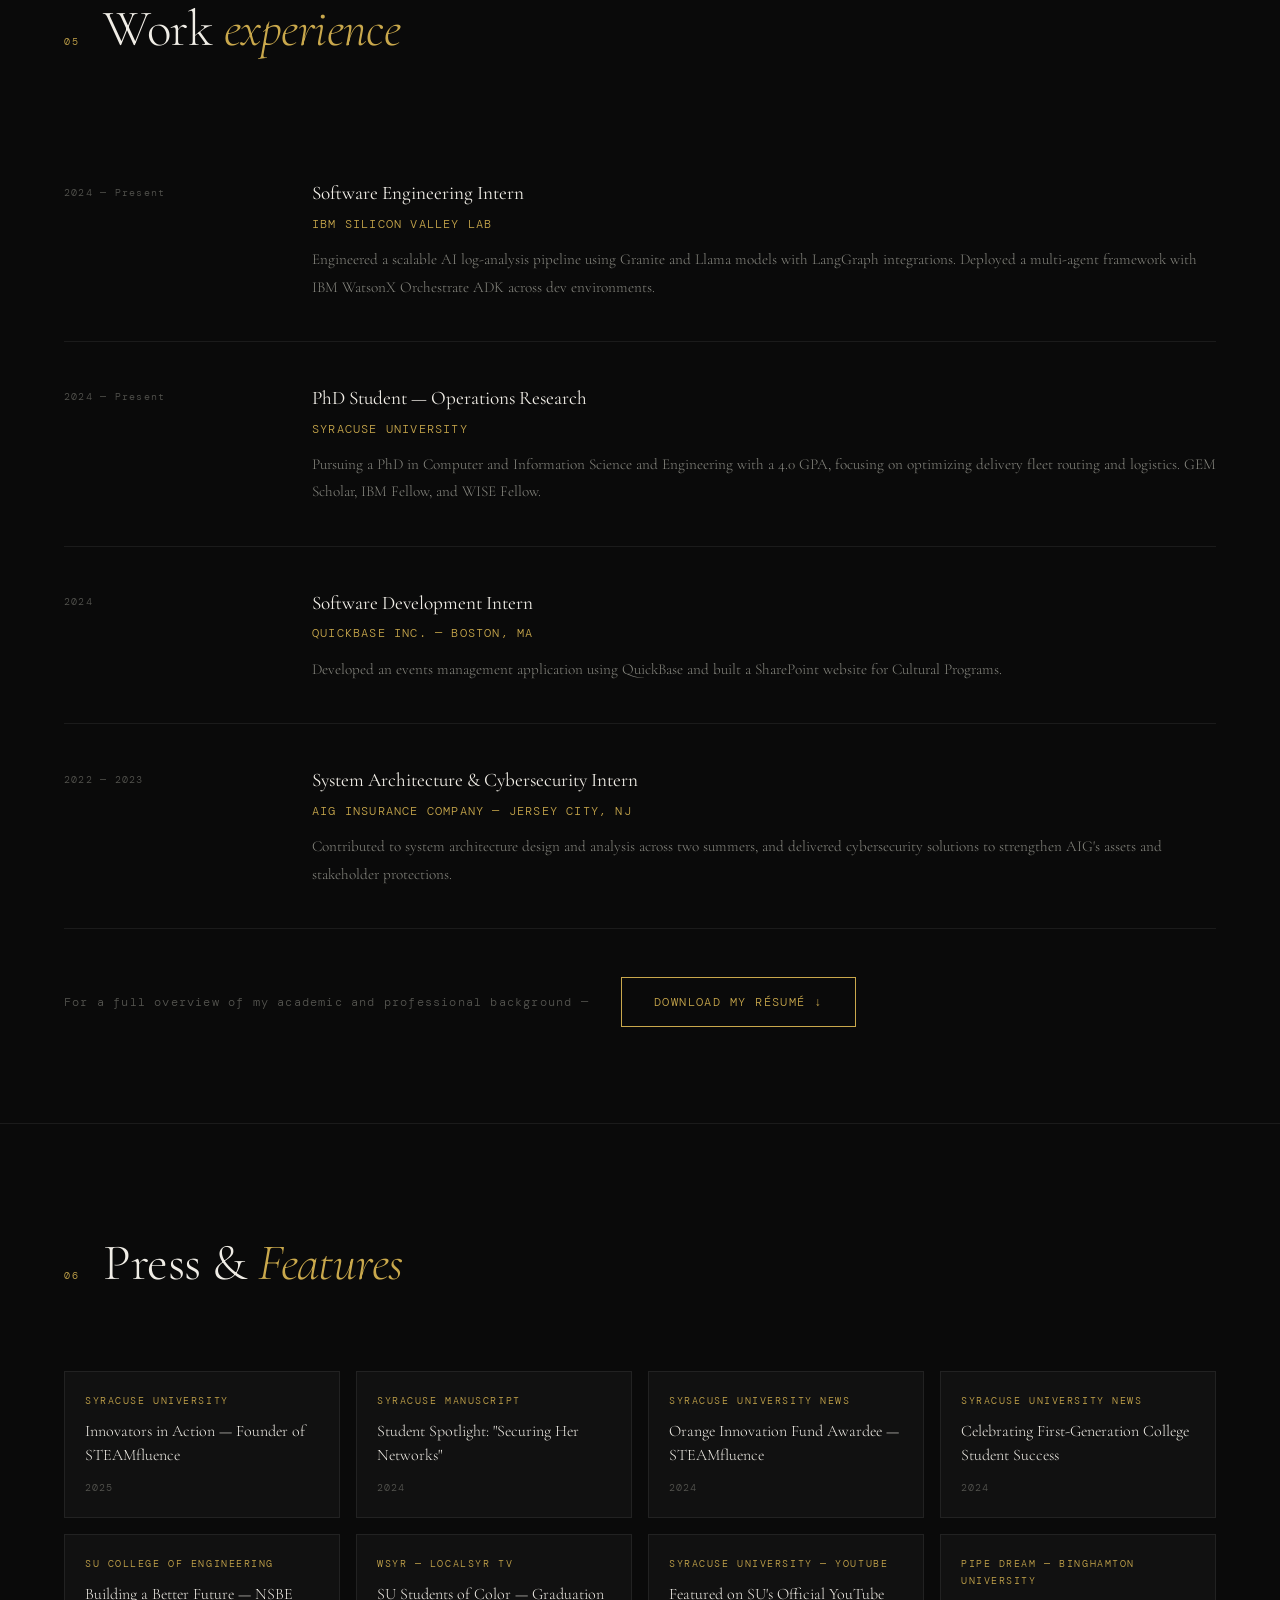
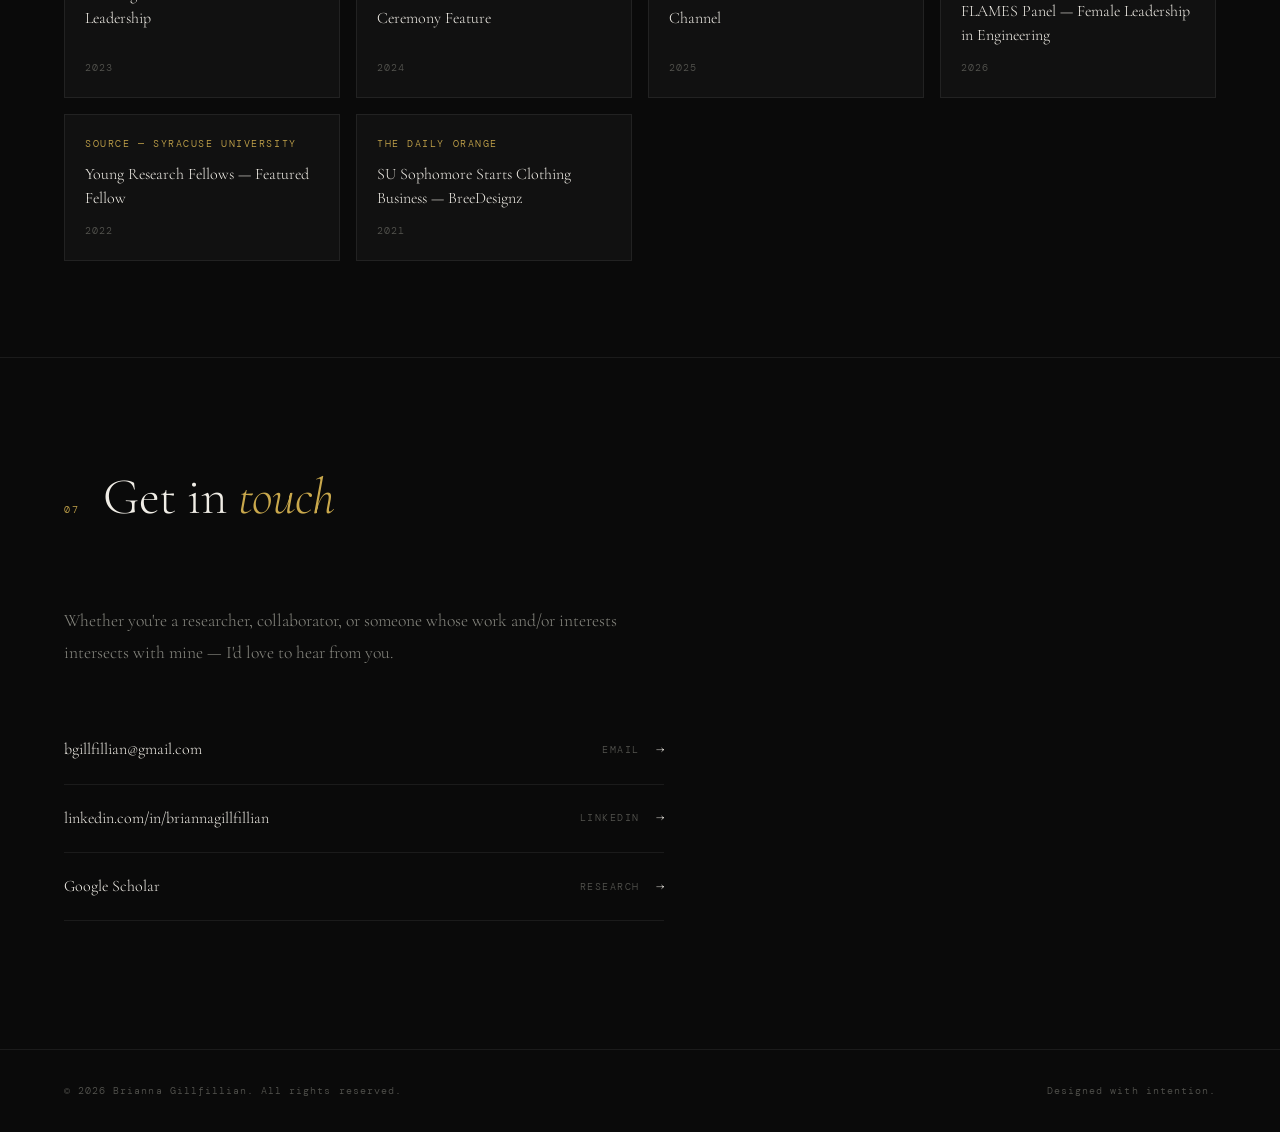
==== commit a7350cb1: "Update index.html Updated dates for press" ====
--- a/index.html
+++ b/index.html
@@ -367,7 +367,7 @@
     <a href="https://www.syracuse.edu/stories/innovators-in-action/" target="_blank" class="press-tile reveal">
       <span class="press-tile-outlet">Syracuse University</span>
       <h3 class="press-tile-title">Innovators in Action — Founder of STEAMfluence</h3>
-      <span class="press-tile-year">2024</span>
+      <span class="press-tile-year">2025</span>
     </a>
 
     <a href="https://multiculturalalumni.syracuse.edu/news/syracuse-manuscript/Spring-2024-Magazine.pdf" target="_blank" class="press-tile reveal">
@@ -403,13 +403,13 @@
     <a href="https://www.youtube.com/shorts/6v6PlxYiUAg" target="_blank" class="press-tile reveal">
       <span class="press-tile-outlet">Syracuse University — YouTube</span>
       <h3 class="press-tile-title">Featured on SU's Official YouTube Channel</h3>
-      <span class="press-tile-year">2024</span>
+      <span class="press-tile-year">2025</span>
     </a>
 
     <a href="https://www.bupipedream.com/news/shpetinas-hosts-fourth-annual-female-leadership-and-mentorship-in-engineering-and-sciences-panel-2/178260/" target="_blank" class="press-tile reveal">
       <span class="press-tile-outlet">Pipe Dream — Binghamton University</span>
       <h3 class="press-tile-title">FLAMES Panel — Female Leadership in Engineering</h3>
-      <span class="press-tile-year">2025</span>
+      <span class="press-tile-year">2026</span>
     </a>
 
     <a href="https://news.syr.edu/blog/2022/03/10/young-research-fellows-program-seeking-applications-for-2022-24-cohort/" target="_blank" class="press-tile reveal">
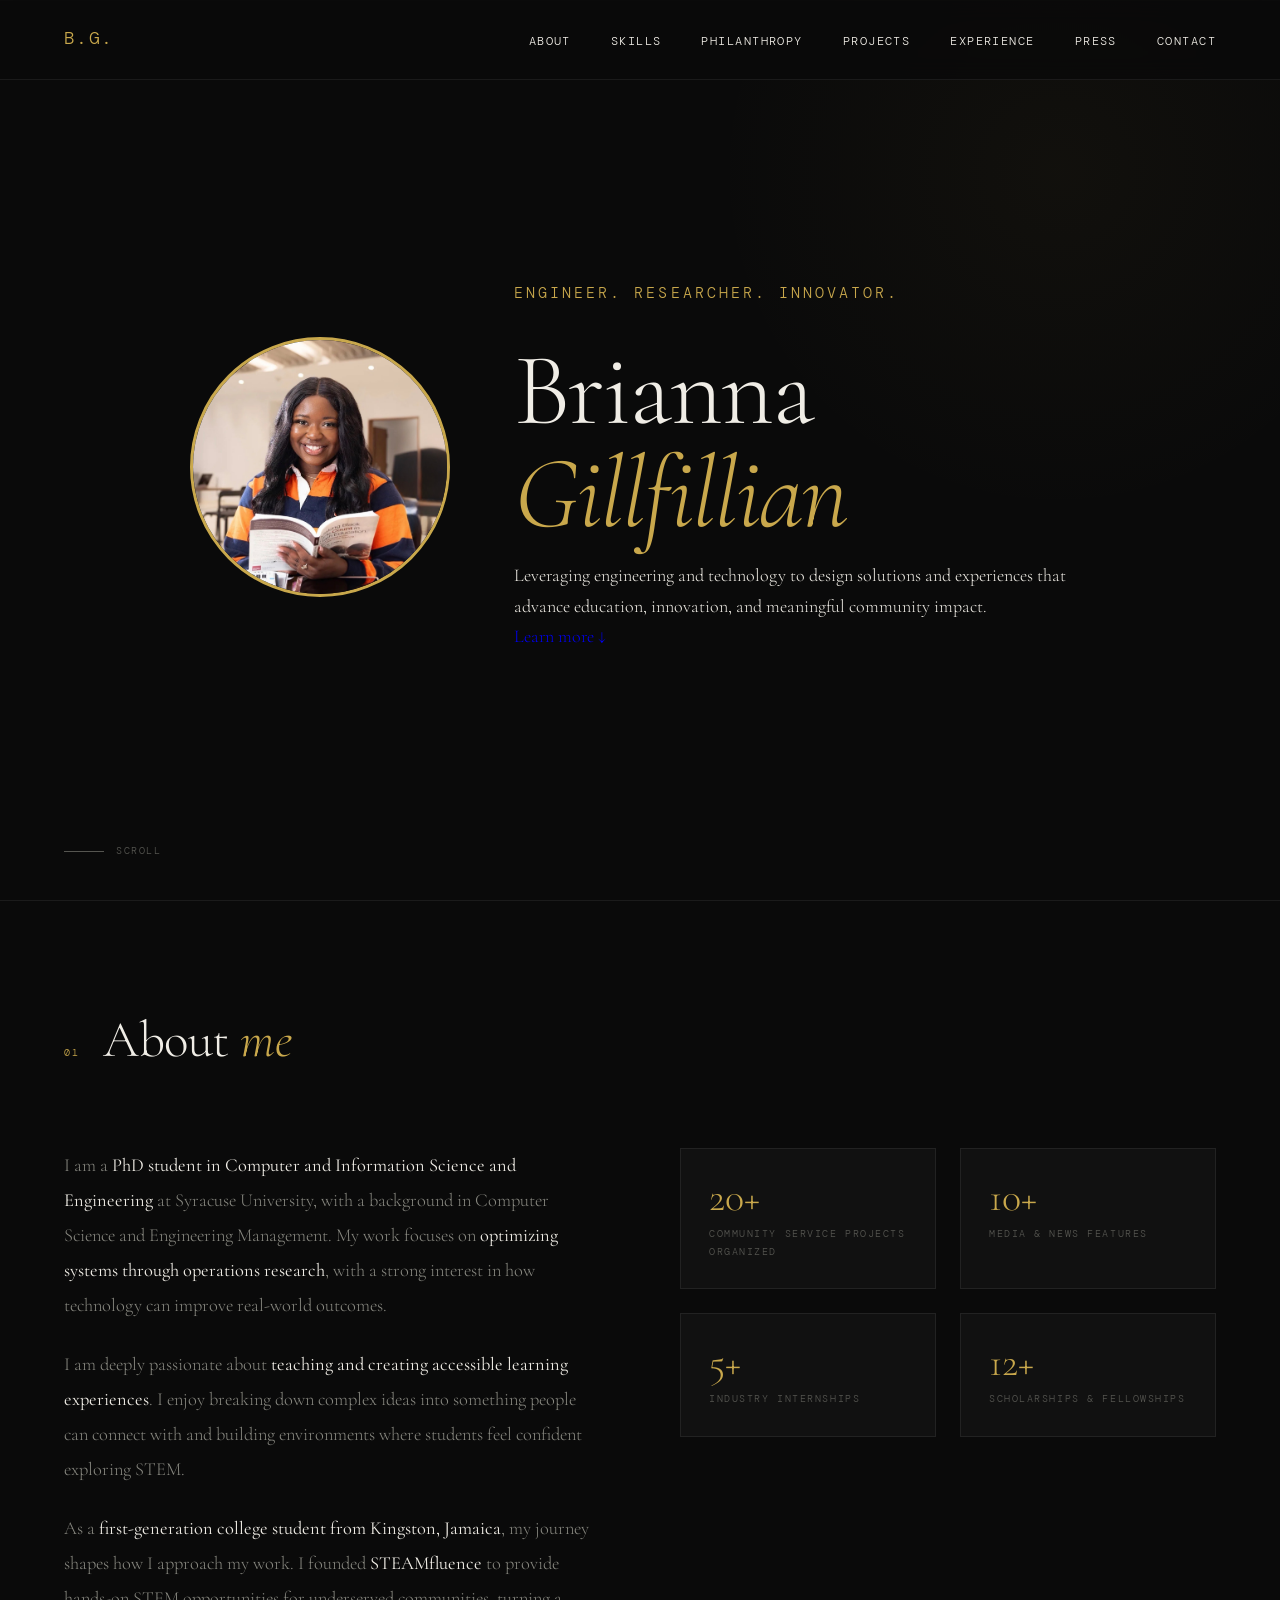
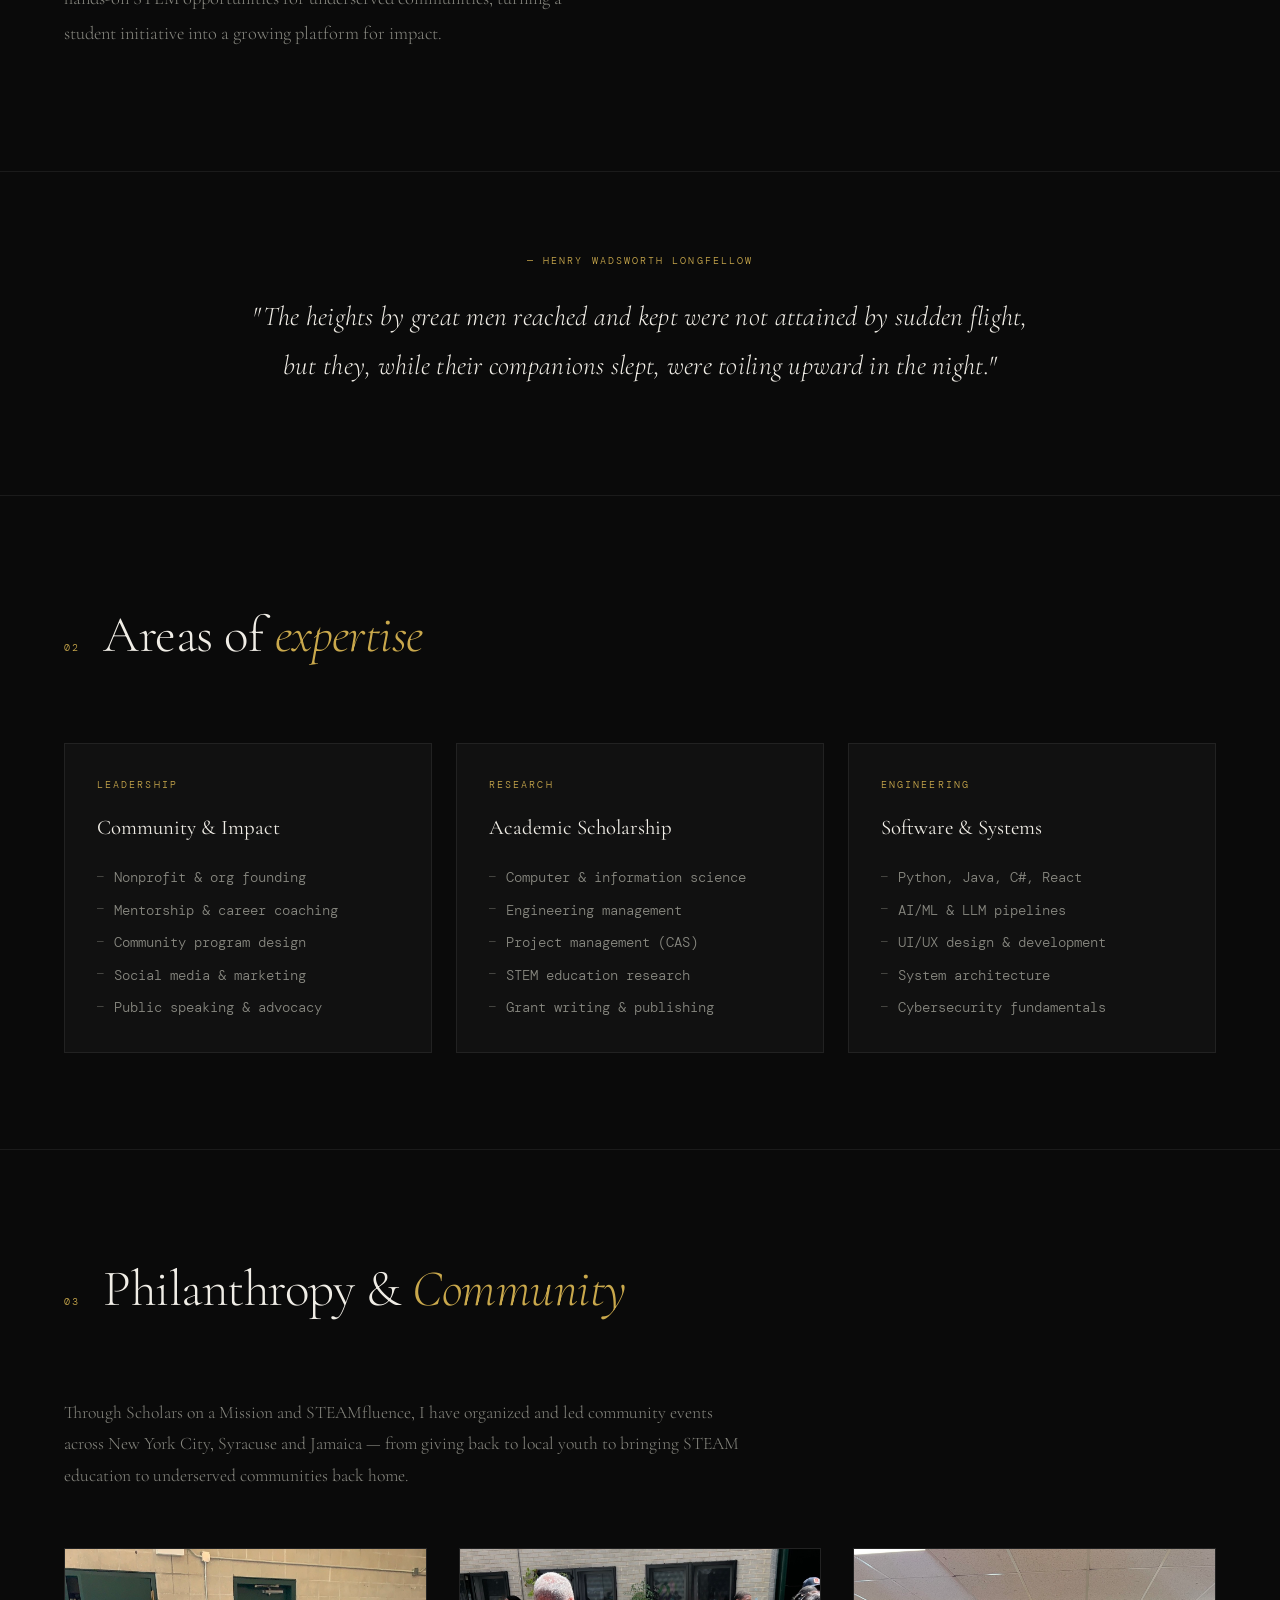
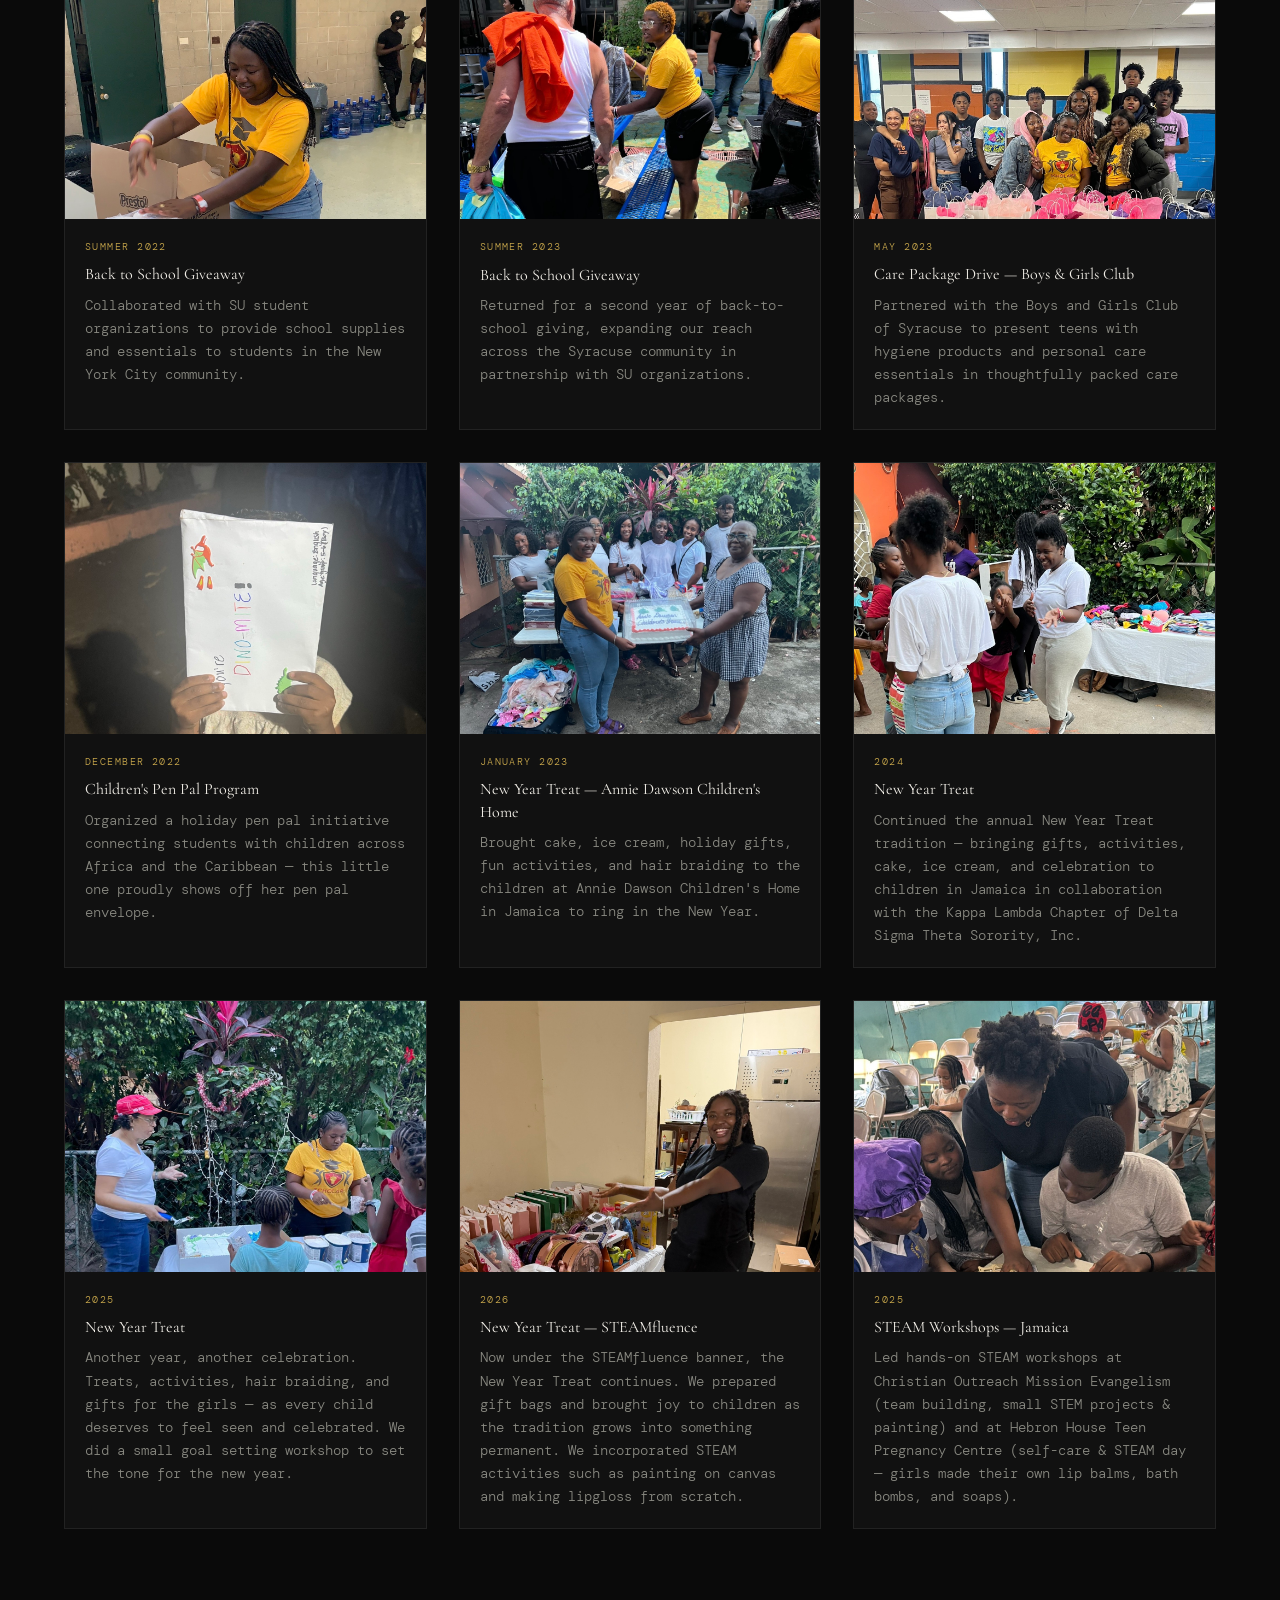
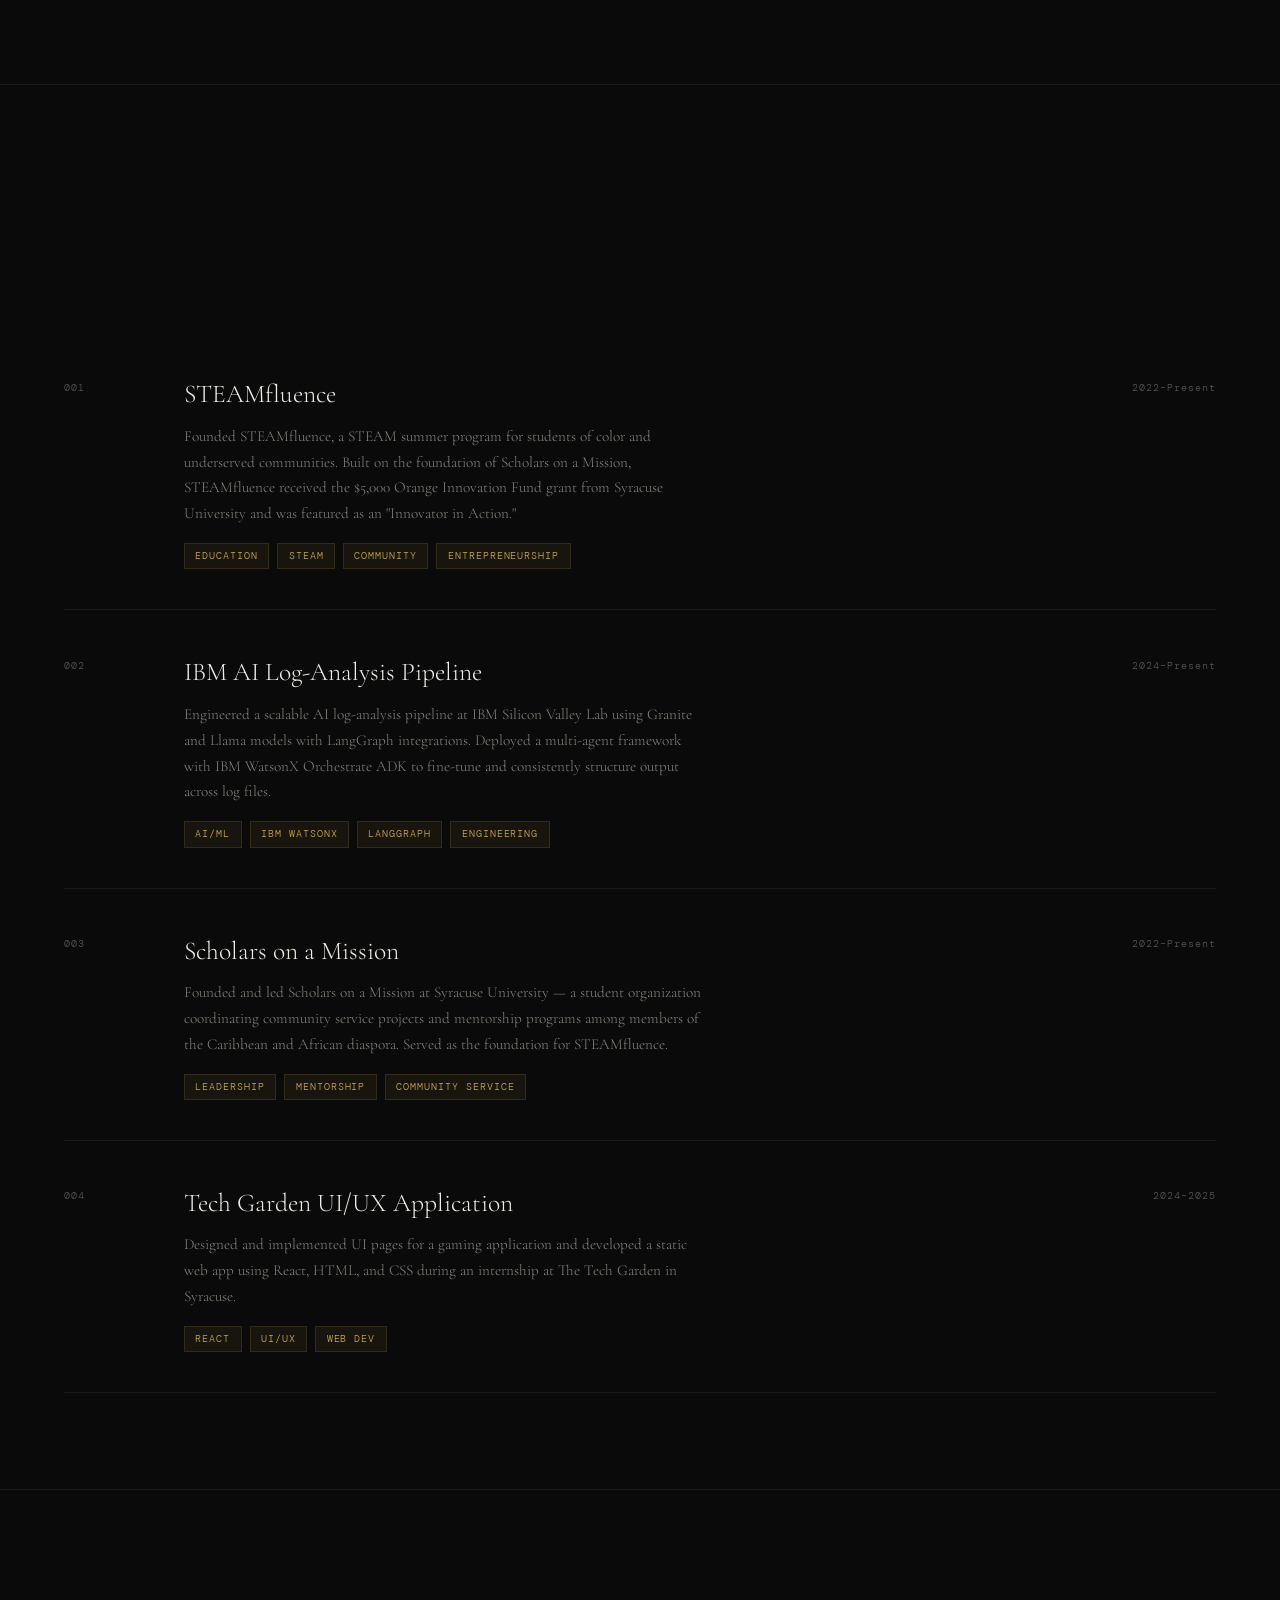
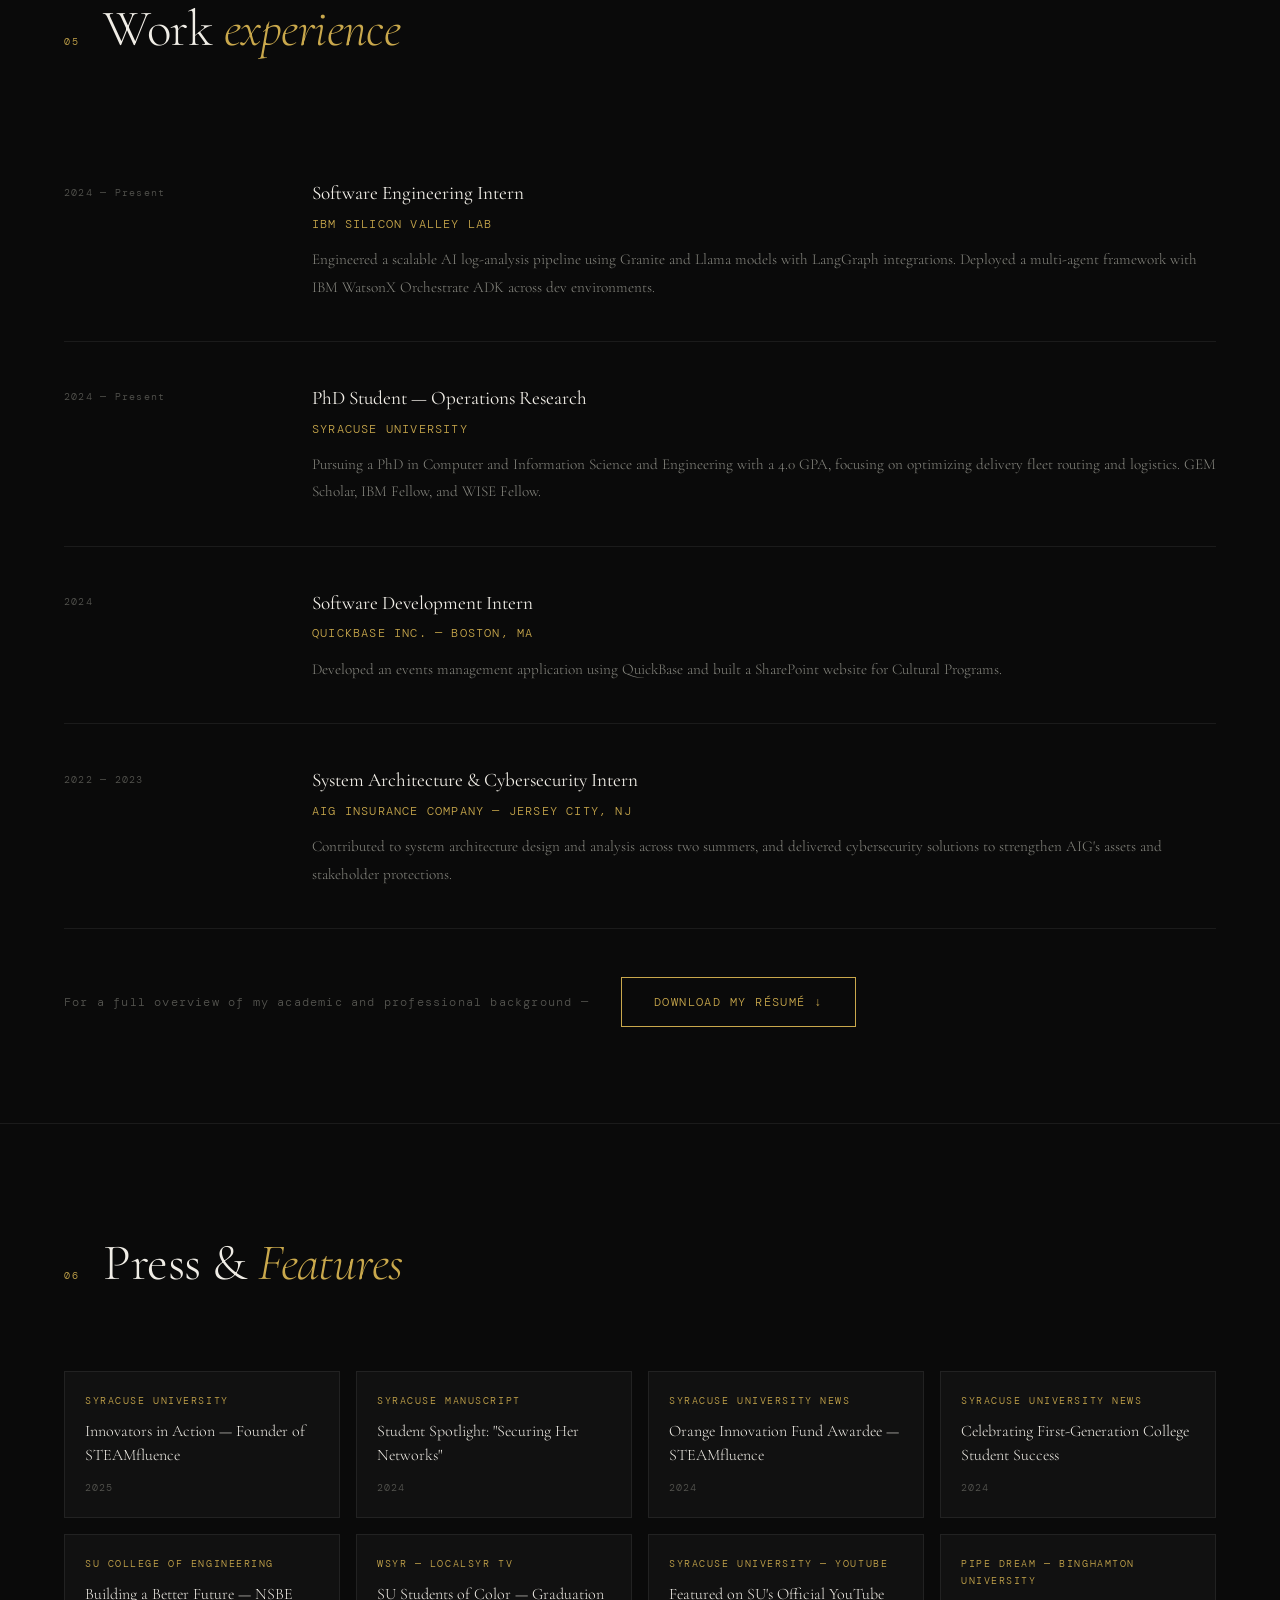
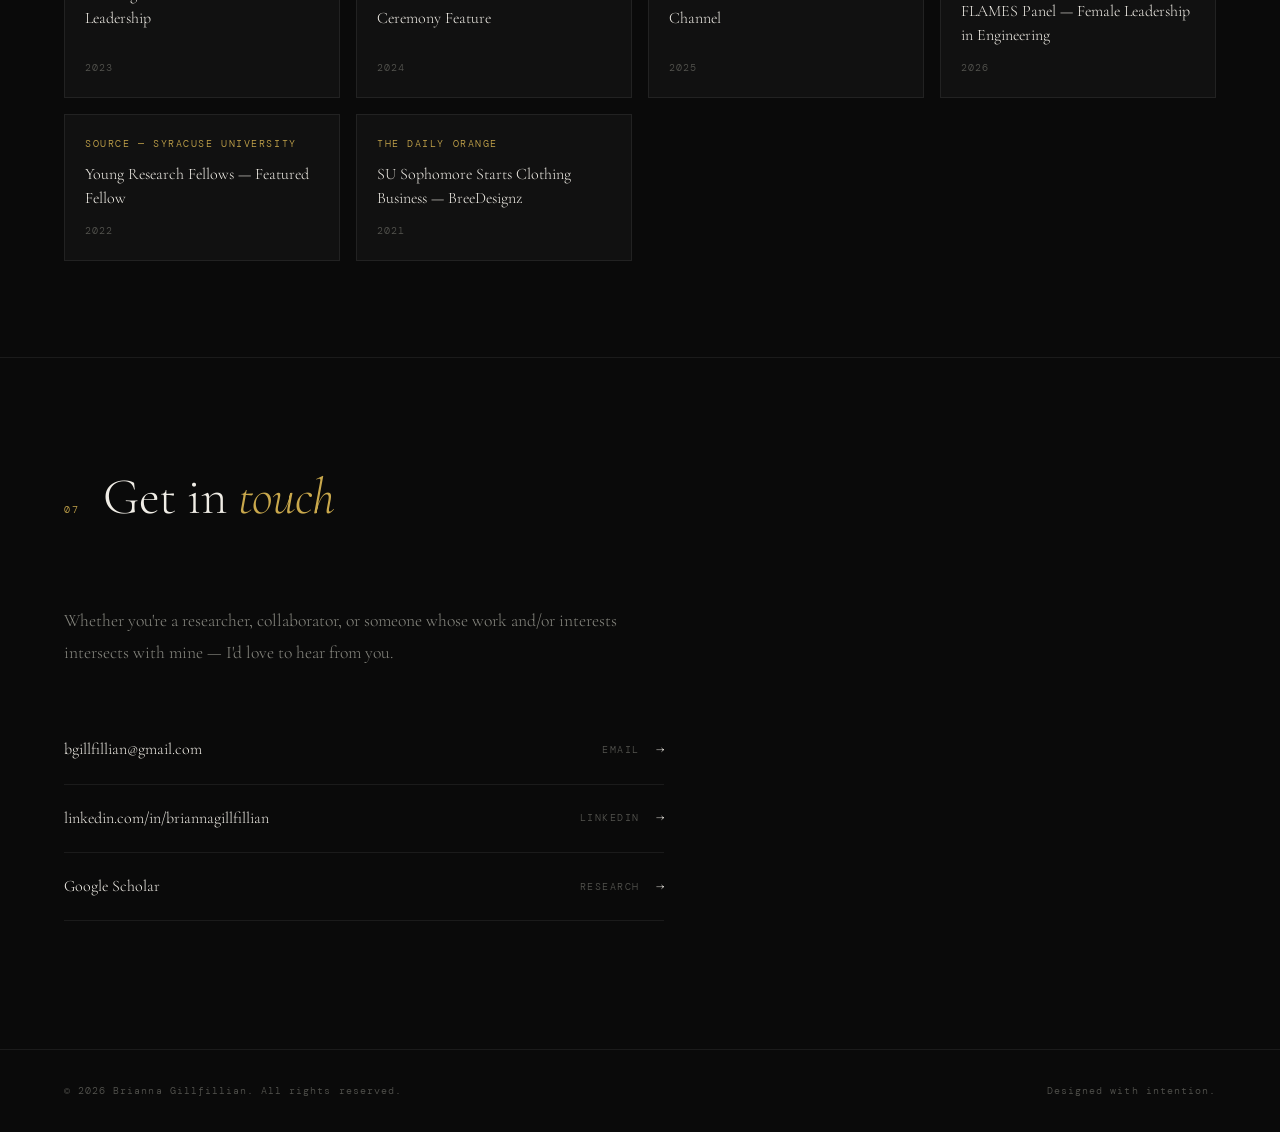
==== commit 5b20c72d: "Update index.html updated header" ====
--- a/index.html
+++ b/index.html
@@ -3,7 +3,57 @@
 <head>
   <meta charset="UTF-8">
   <meta name="viewport" content="width=device-width, initial-scale=1.0">
-  <title>Brianna Gillfillian</title>
+  <title>Brianna Gillfillian — Engineer. Researcher. Builder.</title>
+
+  <!-- SEO Meta Tags -->
+  <meta name="description" content="Brianna Gillfillian is a PhD student in Computer and Information Science at Syracuse University, founder of STEAMfluence, GEM Fellow, and IBM Fellow dedicated to engineering, education, and community impact.">
+  <meta name="keywords" content="Brianna Gillfillian, STEAMfluence, Syracuse University, PhD, Computer Science, Engineer, Operations Research, STEM education, Jamaica">
+  <meta name="author" content="Brianna Gillfillian">
+
+  <!-- Open Graph (social sharing previews) -->
+  <meta property="og:title" content="Brianna Gillfillian — Engineer. Researcher. Builder.">
+  <meta property="og:description" content="PhD student, founder of STEAMfluence, GEM Fellow and IBM Fellow dedicated to engineering, education, and community impact.">
+  <meta property="og:image" content="https://raw.githubusercontent.com/briannaaspache/briannagillfillian.github.io/main/images/headshot.jpg">
+  <meta property="og:url" content="https://briannagillfillian.com">
+  <meta property="og:type" content="website">
+
+  <!-- Twitter Card -->
+  <meta name="twitter:card" content="summary_large_image">
+  <meta name="twitter:title" content="Brianna Gillfillian — Engineer. Researcher. Builder.">
+  <meta name="twitter:description" content="PhD student, founder of STEAMfluence, GEM Fellow and IBM Fellow.">
+  <meta name="twitter:image" content="https://raw.githubusercontent.com/briannaaspache/briannagillfillian.github.io/main/images/headshot.jpg">
+
+  <!-- Structured Data (Schema.org) — helps Google show your photo -->
+  <script type="application/ld+json">
+  {
+    "@context": "https://schema.org",
+    "@type": "Person",
+    "name": "Brianna Gillfillian",
+    "url": "https://briannagillfillian.com",
+    "image": "https://raw.githubusercontent.com/briannaaspache/briannagillfillian.github.io/main/images/headshot.jpg",
+    "jobTitle": "PhD Student & Founder",
+    "description": "PhD student in Computer and Information Science and Engineering at Syracuse University, founder of STEAMfluence, GEM Fellow, and IBM Fellow.",
+    "email": "bgillfillian@gmail.com",
+    "alumniOf": {
+      "@type": "CollegeOrUniversity",
+      "name": "Syracuse University"
+    },
+    "worksFor": {
+      "@type": "Organization",
+      "name": "Syracuse University"
+    },
+    "founder": {
+      "@type": "Organization",
+      "name": "STEAMfluence"
+    },
+    "nationality": "Jamaican",
+    "sameAs": [
+      "https://linkedin.com/in/briannagillfillian",
+      "https://instagram.com/steamfluence"
+    ]
+  }
+  </script>
+
   <link rel="preconnect" href="https://fonts.googleapis.com">
   <link href="https://fonts.googleapis.com/css2?family=Cormorant+Garamond:ital,wght@0,300;0,400;0,600;1,300;1,400&family=DM+Mono:wght@300;400&display=swap" rel="stylesheet">
   <link rel="stylesheet" href="css/style.css">
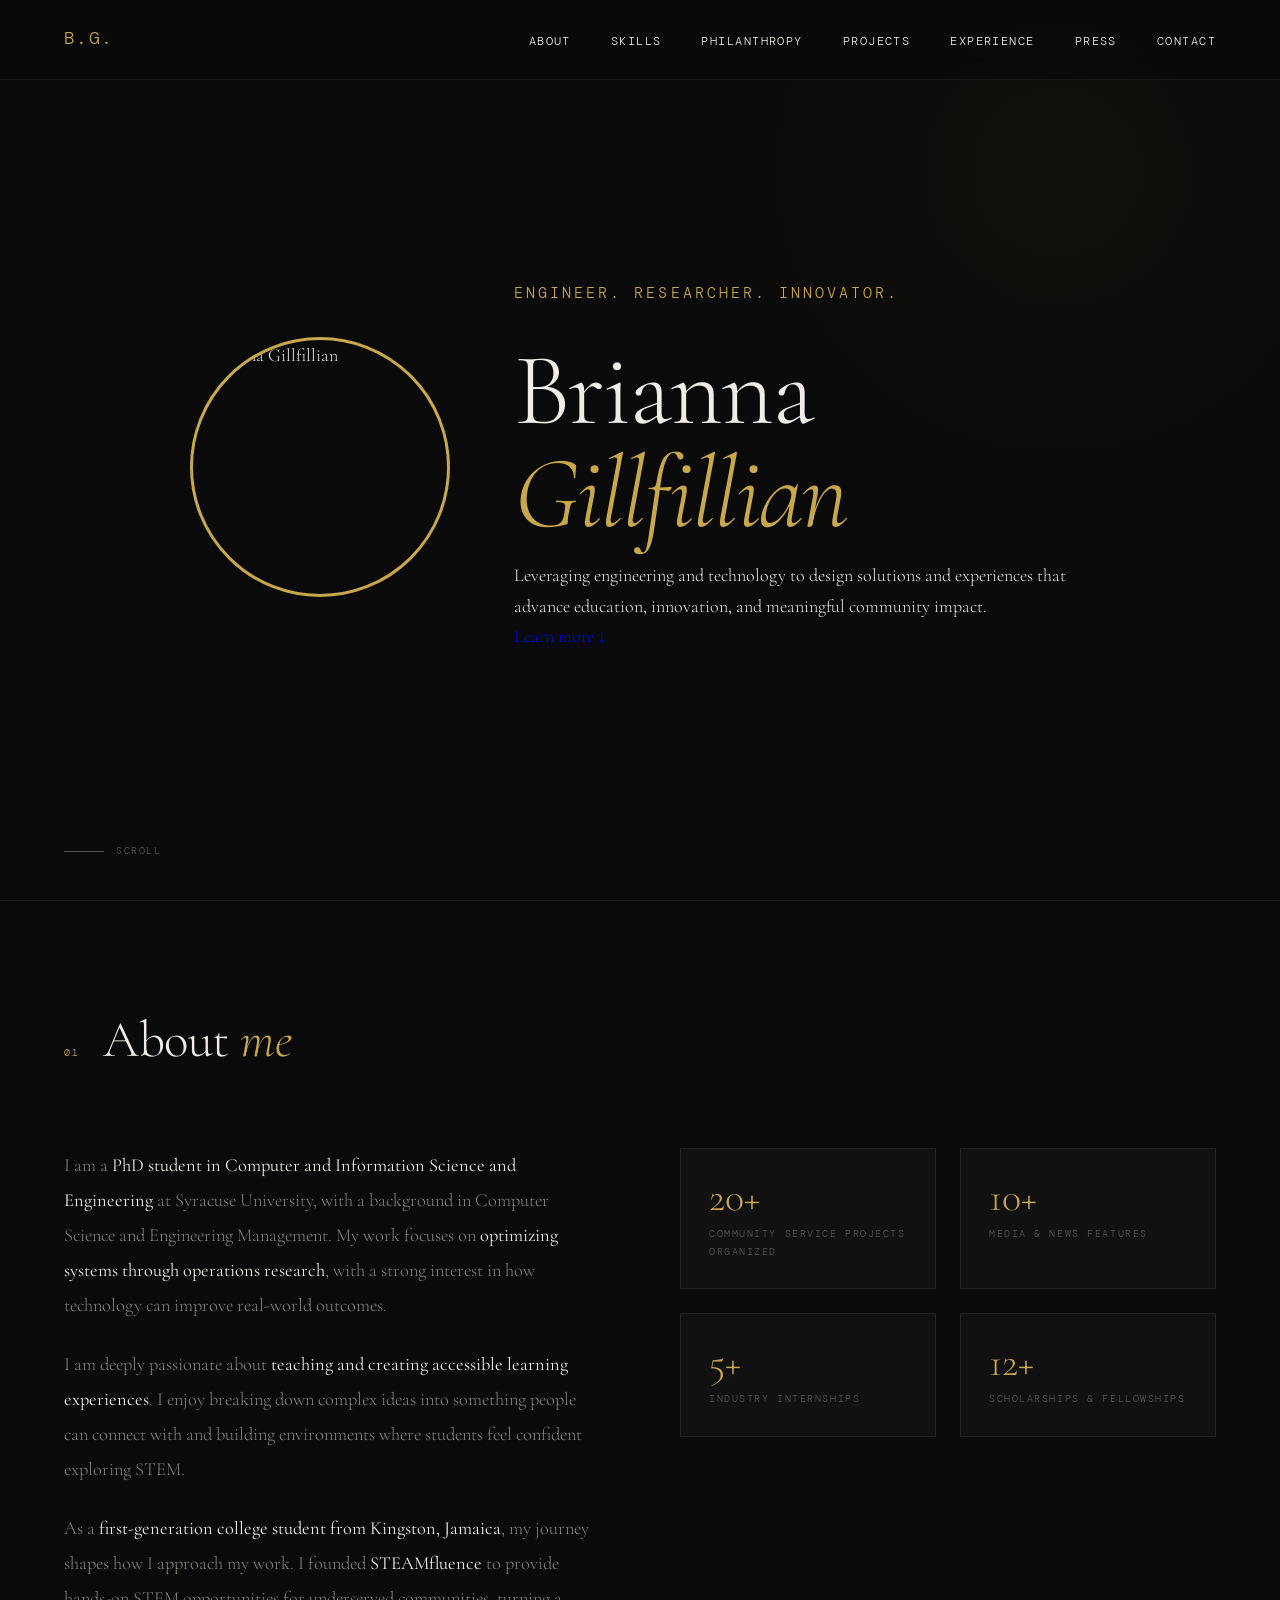
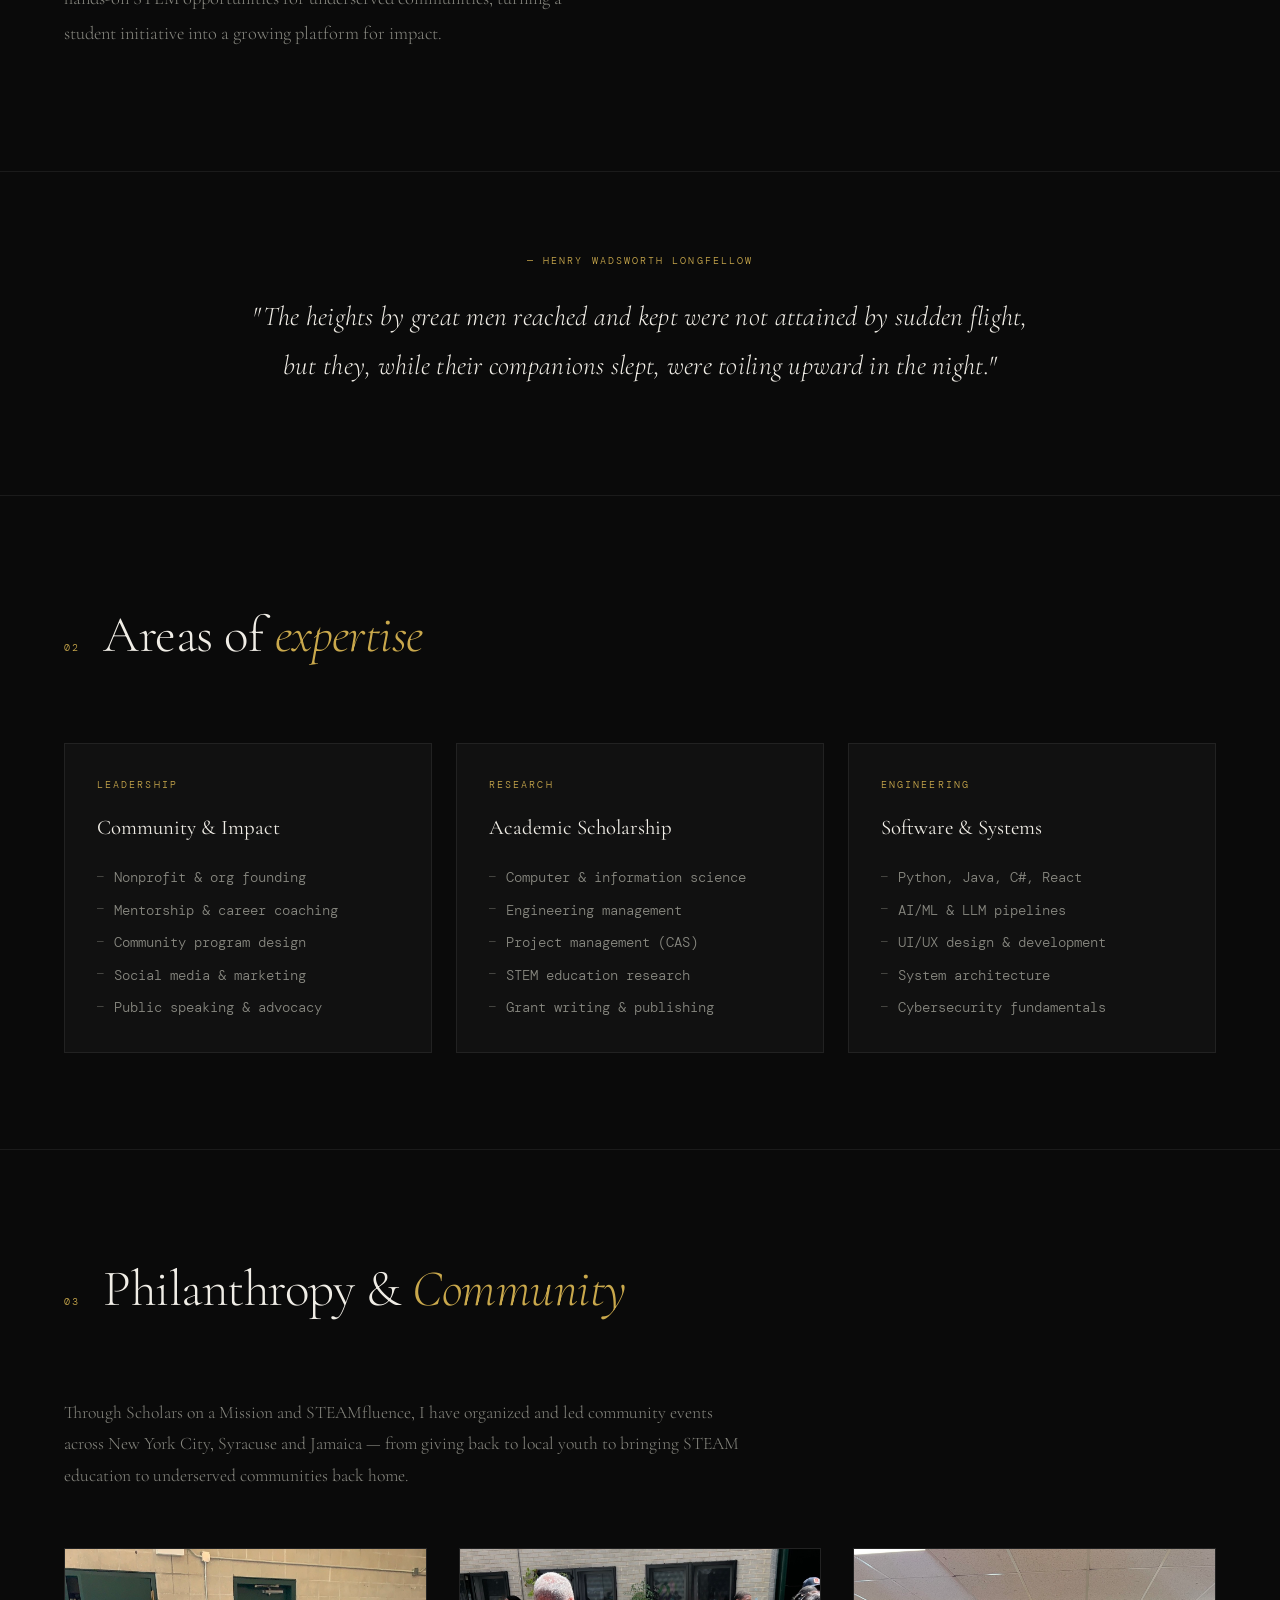
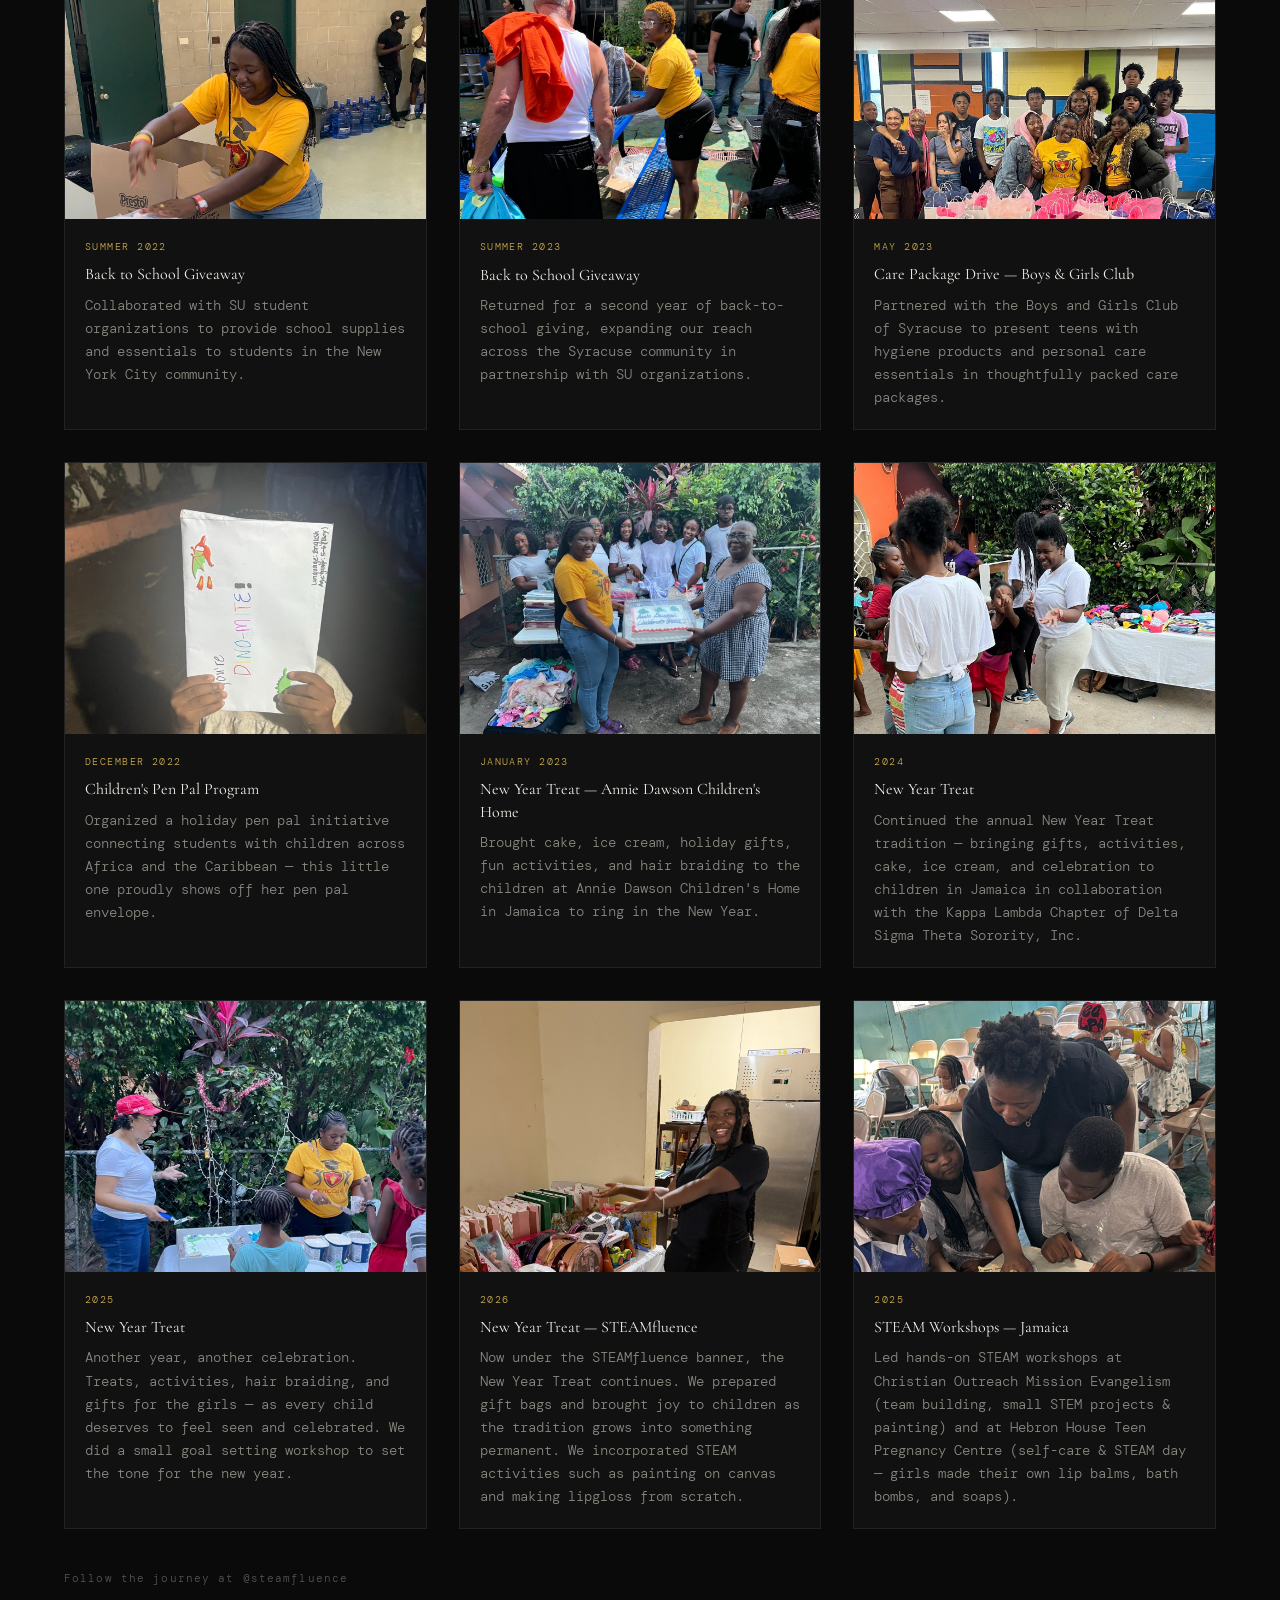
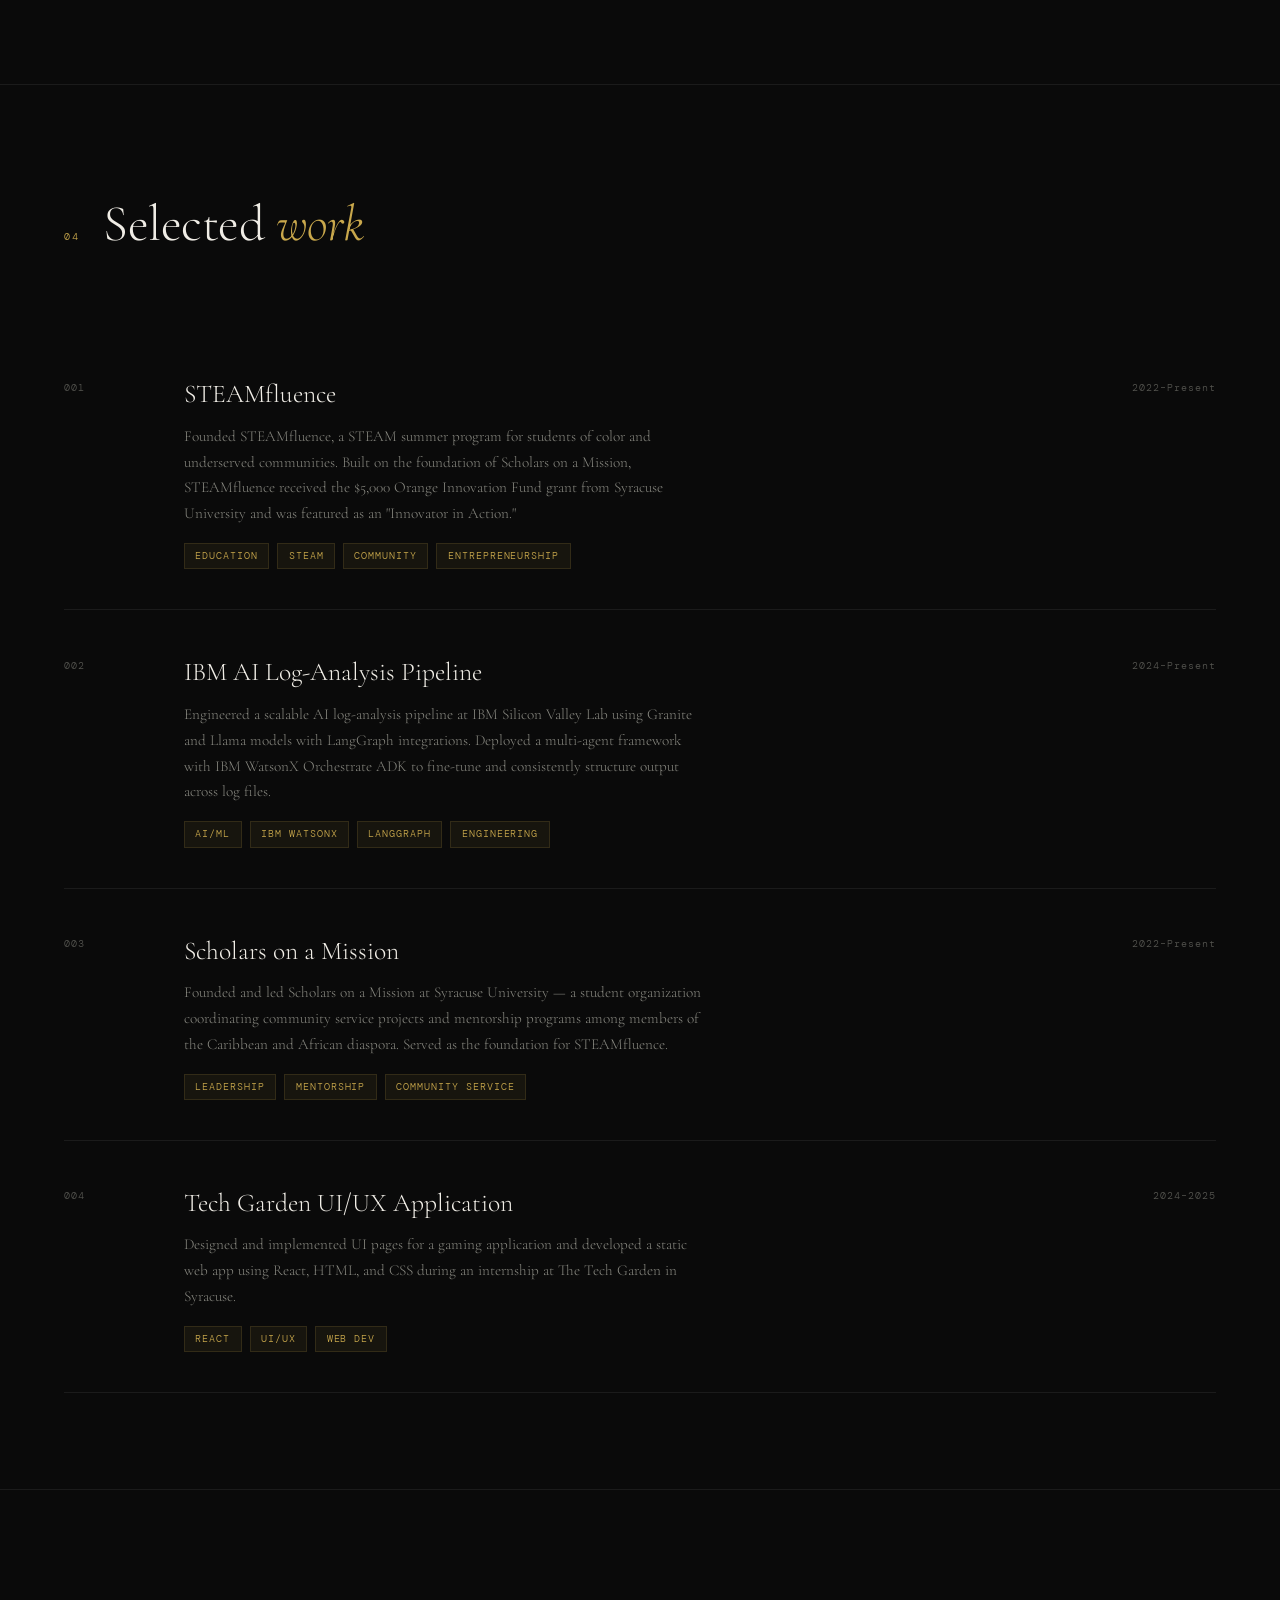
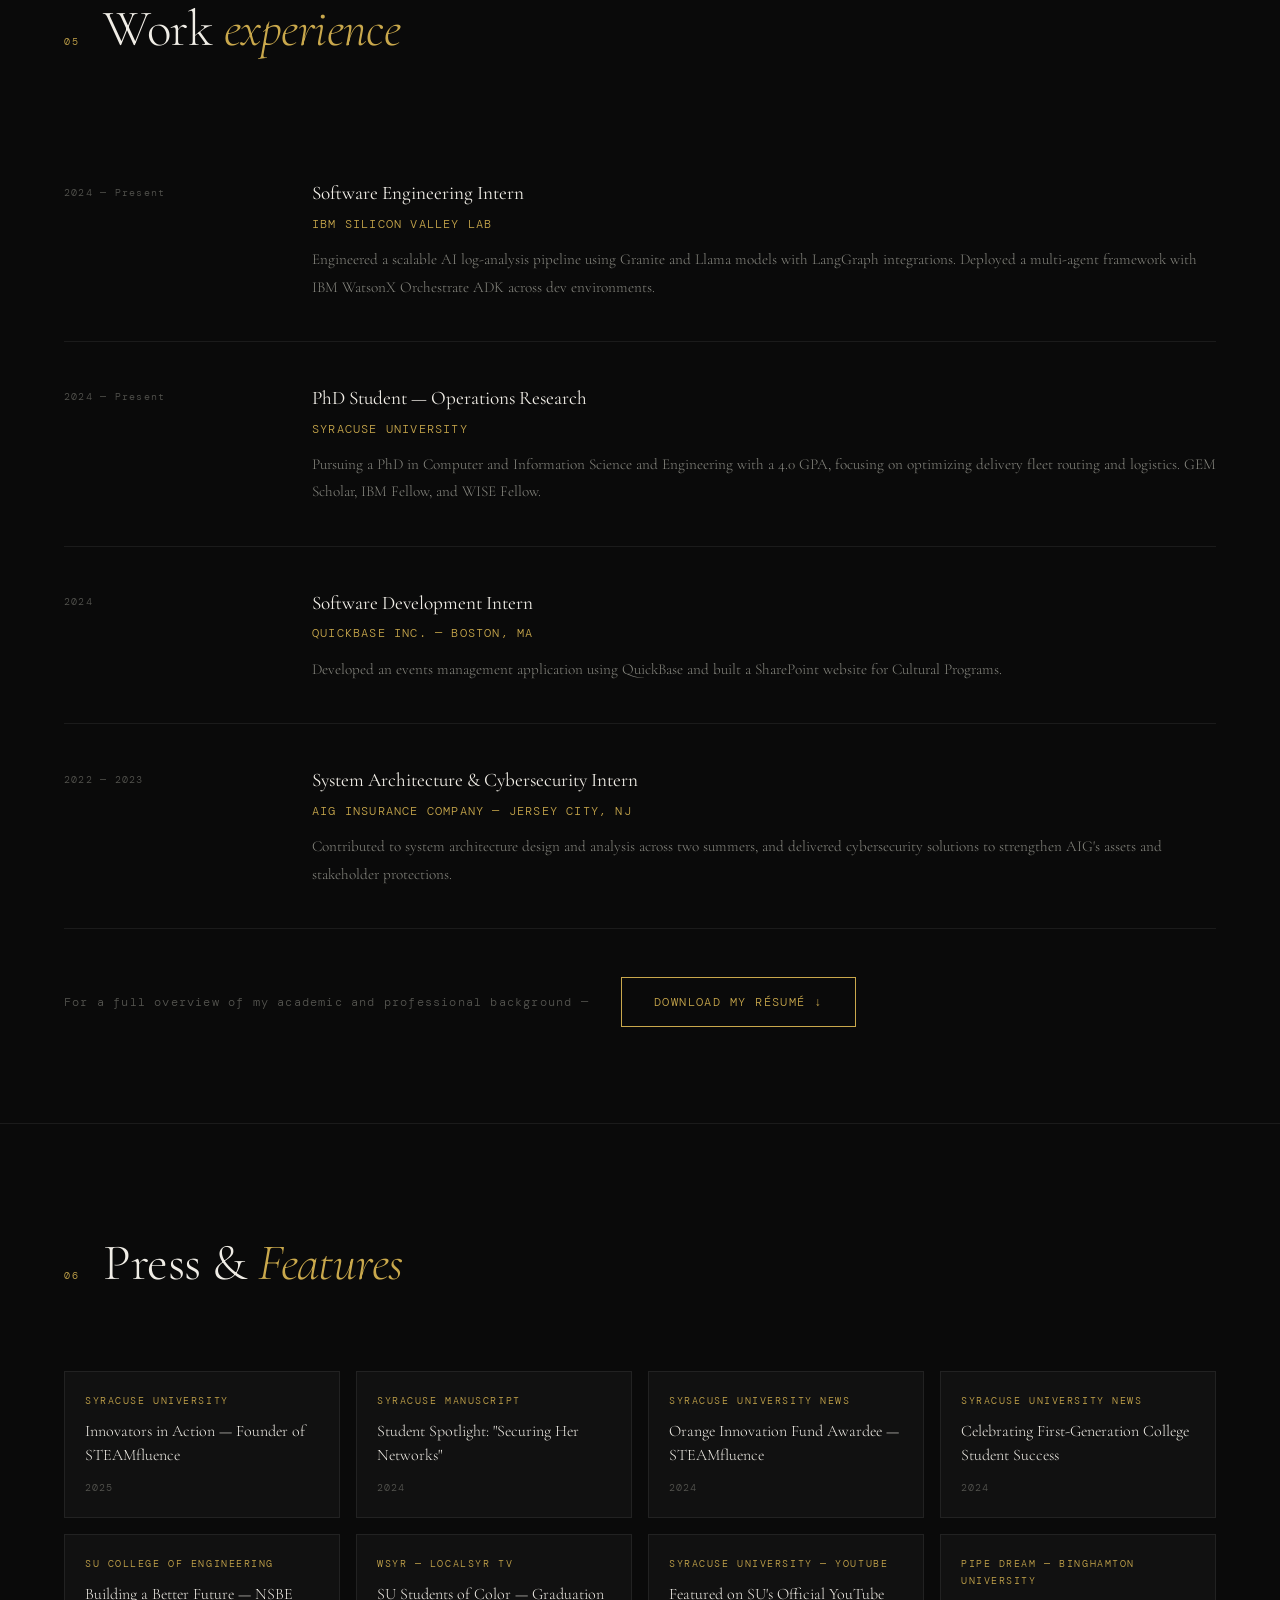
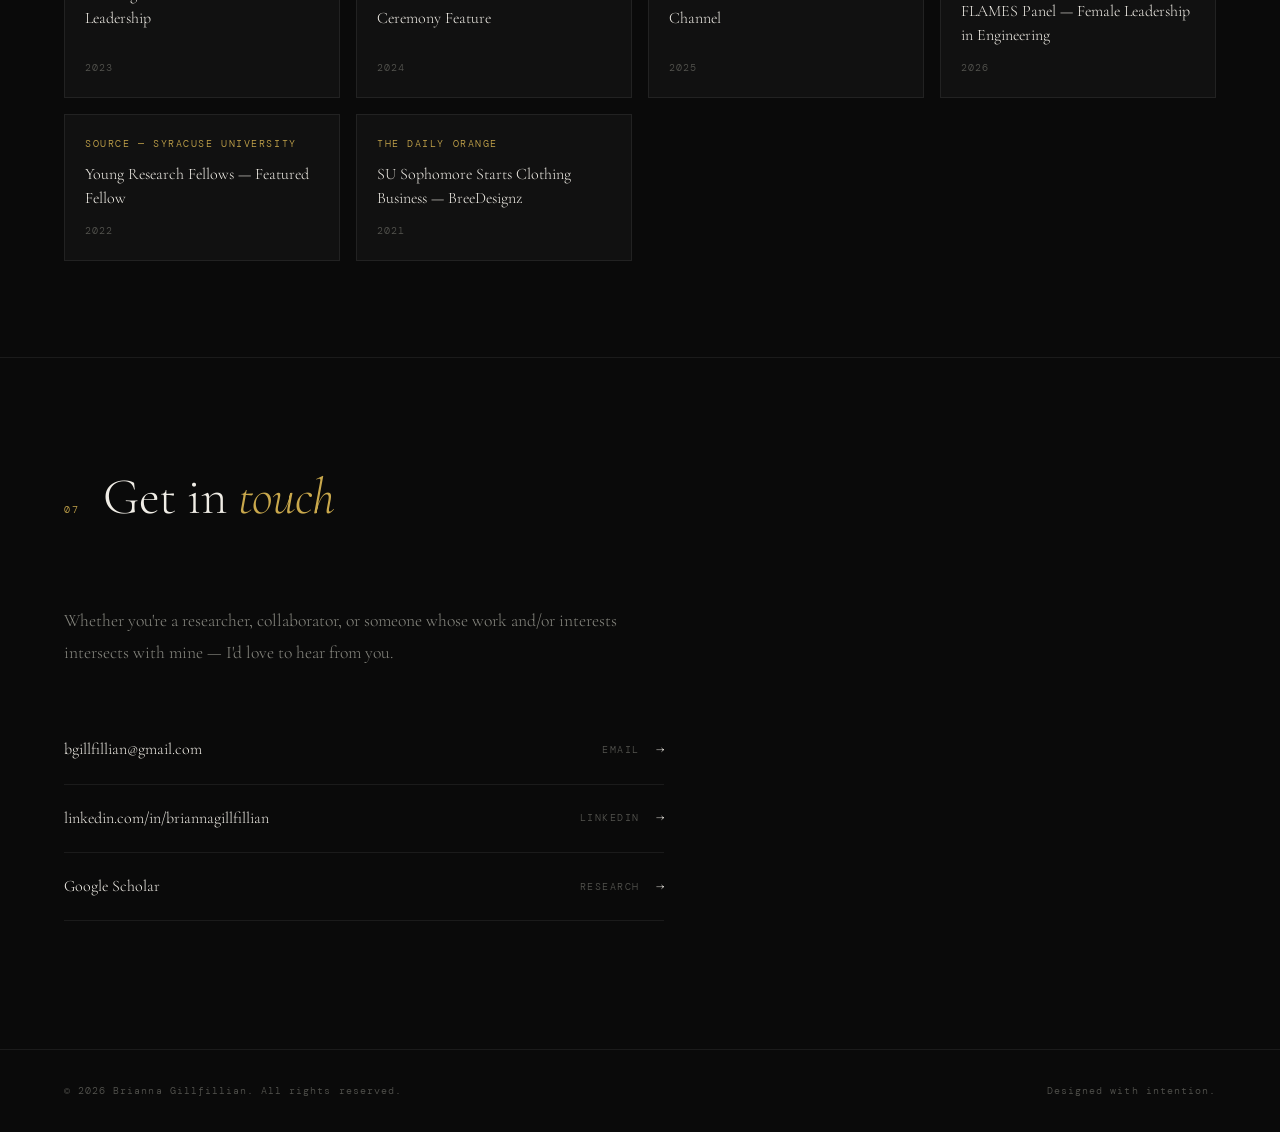
==== commit 745898ef: "Update index.html rename headshot" ====
--- a/index.html
+++ b/index.html
@@ -13,7 +13,7 @@
   <!-- Open Graph (social sharing previews) -->
   <meta property="og:title" content="Brianna Gillfillian — Engineer. Researcher. Builder.">
   <meta property="og:description" content="PhD student, founder of STEAMfluence, GEM Fellow and IBM Fellow dedicated to engineering, education, and community impact.">
-  <meta property="og:image" content="https://raw.githubusercontent.com/briannaaspache/briannagillfillian.github.io/main/images/headshot.jpg">
+  <meta property="og:image" content="https://raw.githubusercontent.com/briannaaspache/briannagillfillian.github.io/main/images/brianna-gillfillian-steamfluence-founder.jpg">
   <meta property="og:url" content="https://briannagillfillian.com">
   <meta property="og:type" content="website">
 
@@ -21,7 +21,7 @@
   <meta name="twitter:card" content="summary_large_image">
   <meta name="twitter:title" content="Brianna Gillfillian — Engineer. Researcher. Builder.">
   <meta name="twitter:description" content="PhD student, founder of STEAMfluence, GEM Fellow and IBM Fellow.">
-  <meta name="twitter:image" content="https://raw.githubusercontent.com/briannaaspache/briannagillfillian.github.io/main/images/headshot.jpg">
+  <meta name="twitter:image" content="https://raw.githubusercontent.com/briannaaspache/briannagillfillian.github.io/main/images/brianna-gillfillian-steamfluence-founder.jpg">
 
   <!-- Structured Data (Schema.org) — helps Google show your photo -->
   <script type="application/ld+json">
@@ -30,7 +30,7 @@
     "@type": "Person",
     "name": "Brianna Gillfillian",
     "url": "https://briannagillfillian.com",
-    "image": "https://raw.githubusercontent.com/briannaaspache/briannagillfillian.github.io/main/images/headshot.jpg",
+    "image": "https://raw.githubusercontent.com/briannaaspache/briannagillfillian.github.io/main/images/brianna-gillfillian-steamfluence-founder.jpg",
     "jobTitle": "PhD Student & Founder",
     "description": "PhD student in Computer and Information Science and Engineering at Syracuse University, founder of STEAMfluence, GEM Fellow, and IBM Fellow.",
     "email": "bgillfillian@gmail.com",
@@ -77,7 +77,7 @@
 <section id="hero">
   <div style="display:flex;align-items:center;gap:4rem;flex-wrap:wrap;width:100%;max-width:900px;margin:0 auto;">
     <img
-      src="images/headshot.jpg"
+      src="images/brianna-gillfillian-steamfluence-founder.jpg"
       alt="Brianna Gillfillian"
       class="hero-photo"
     >
